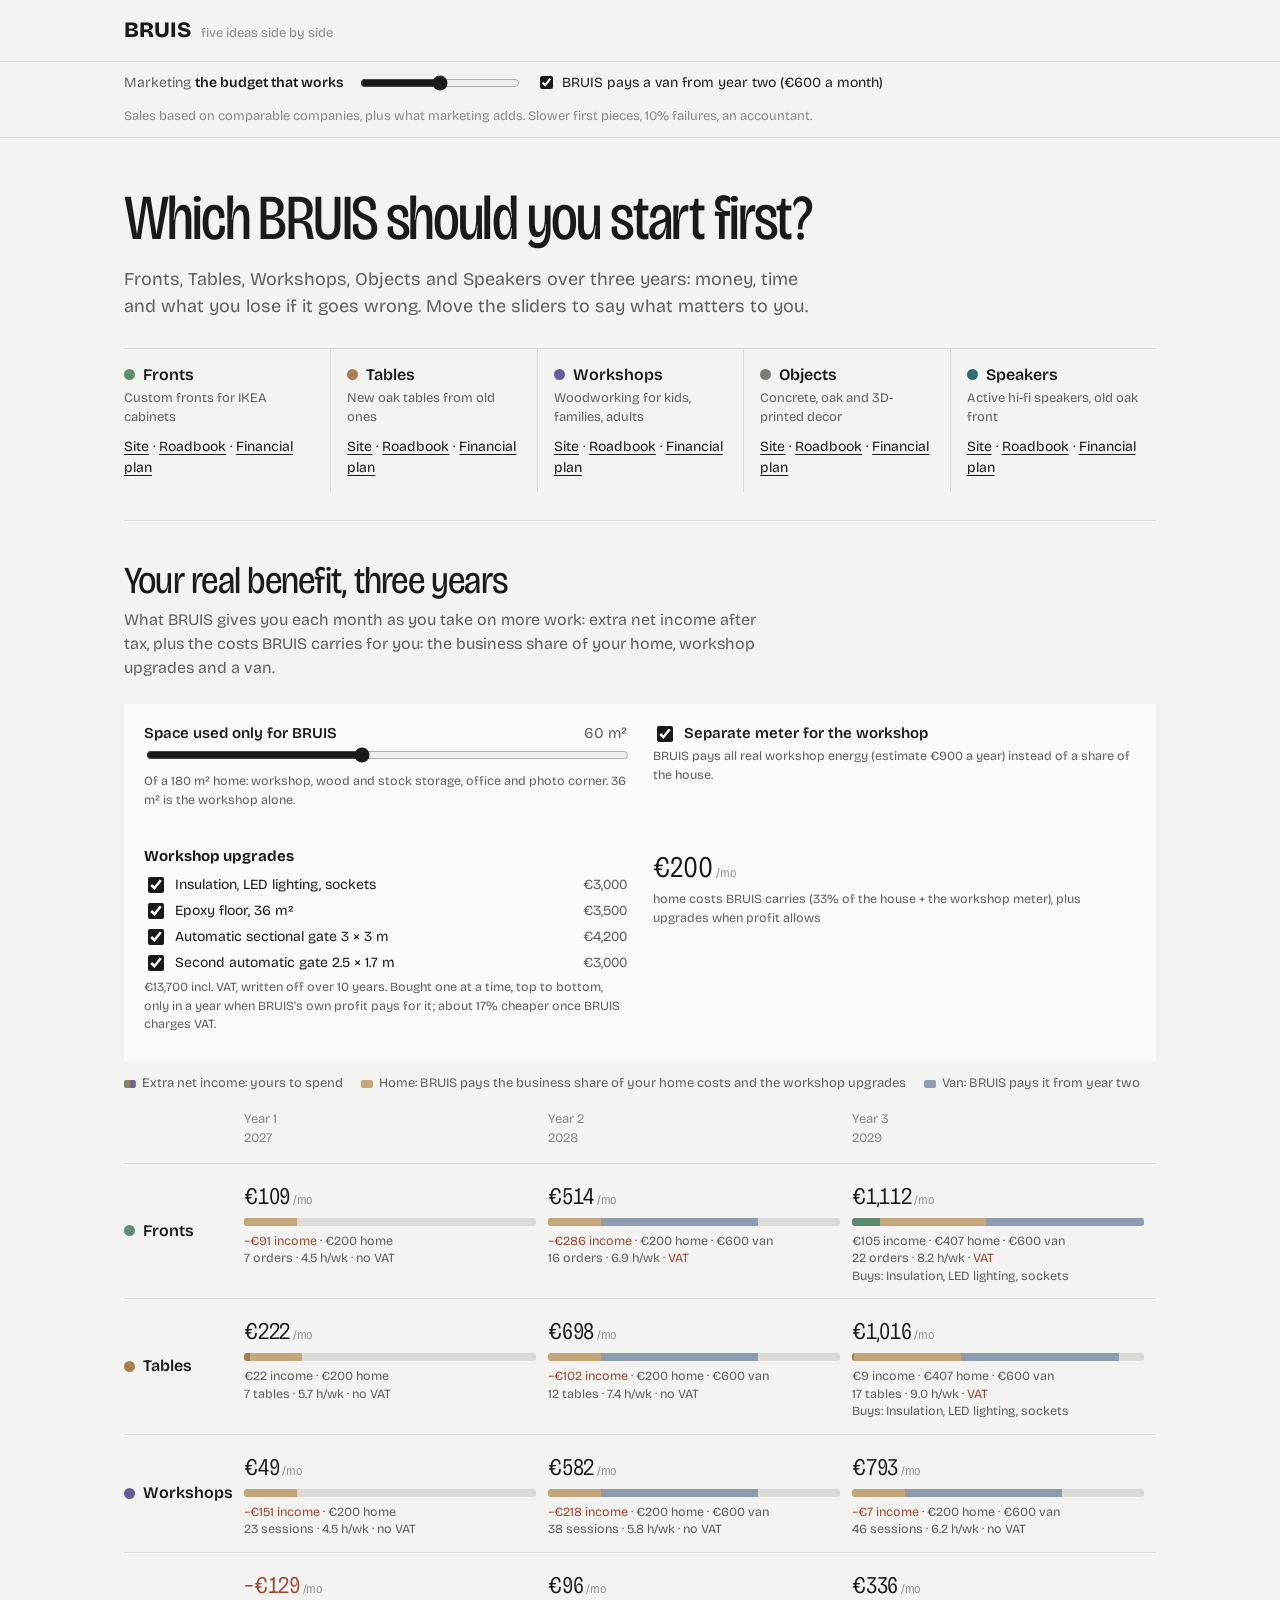
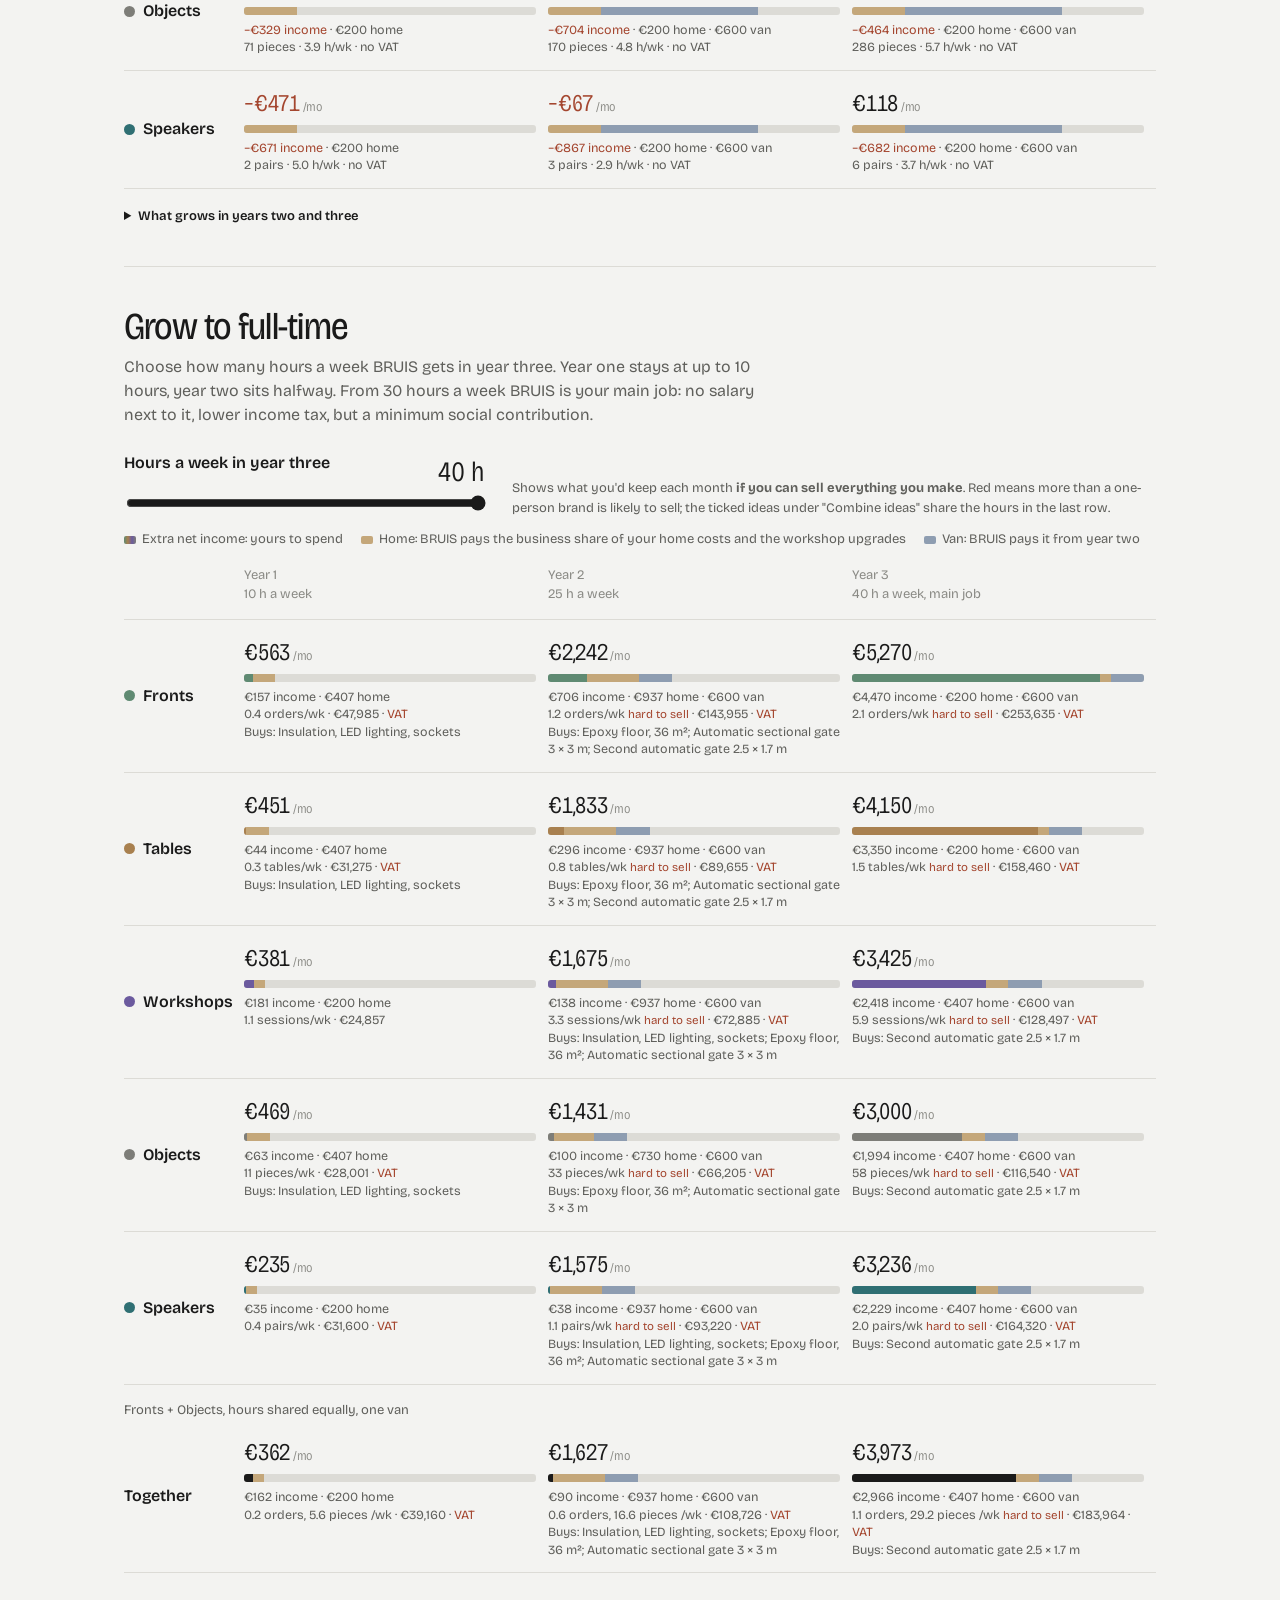
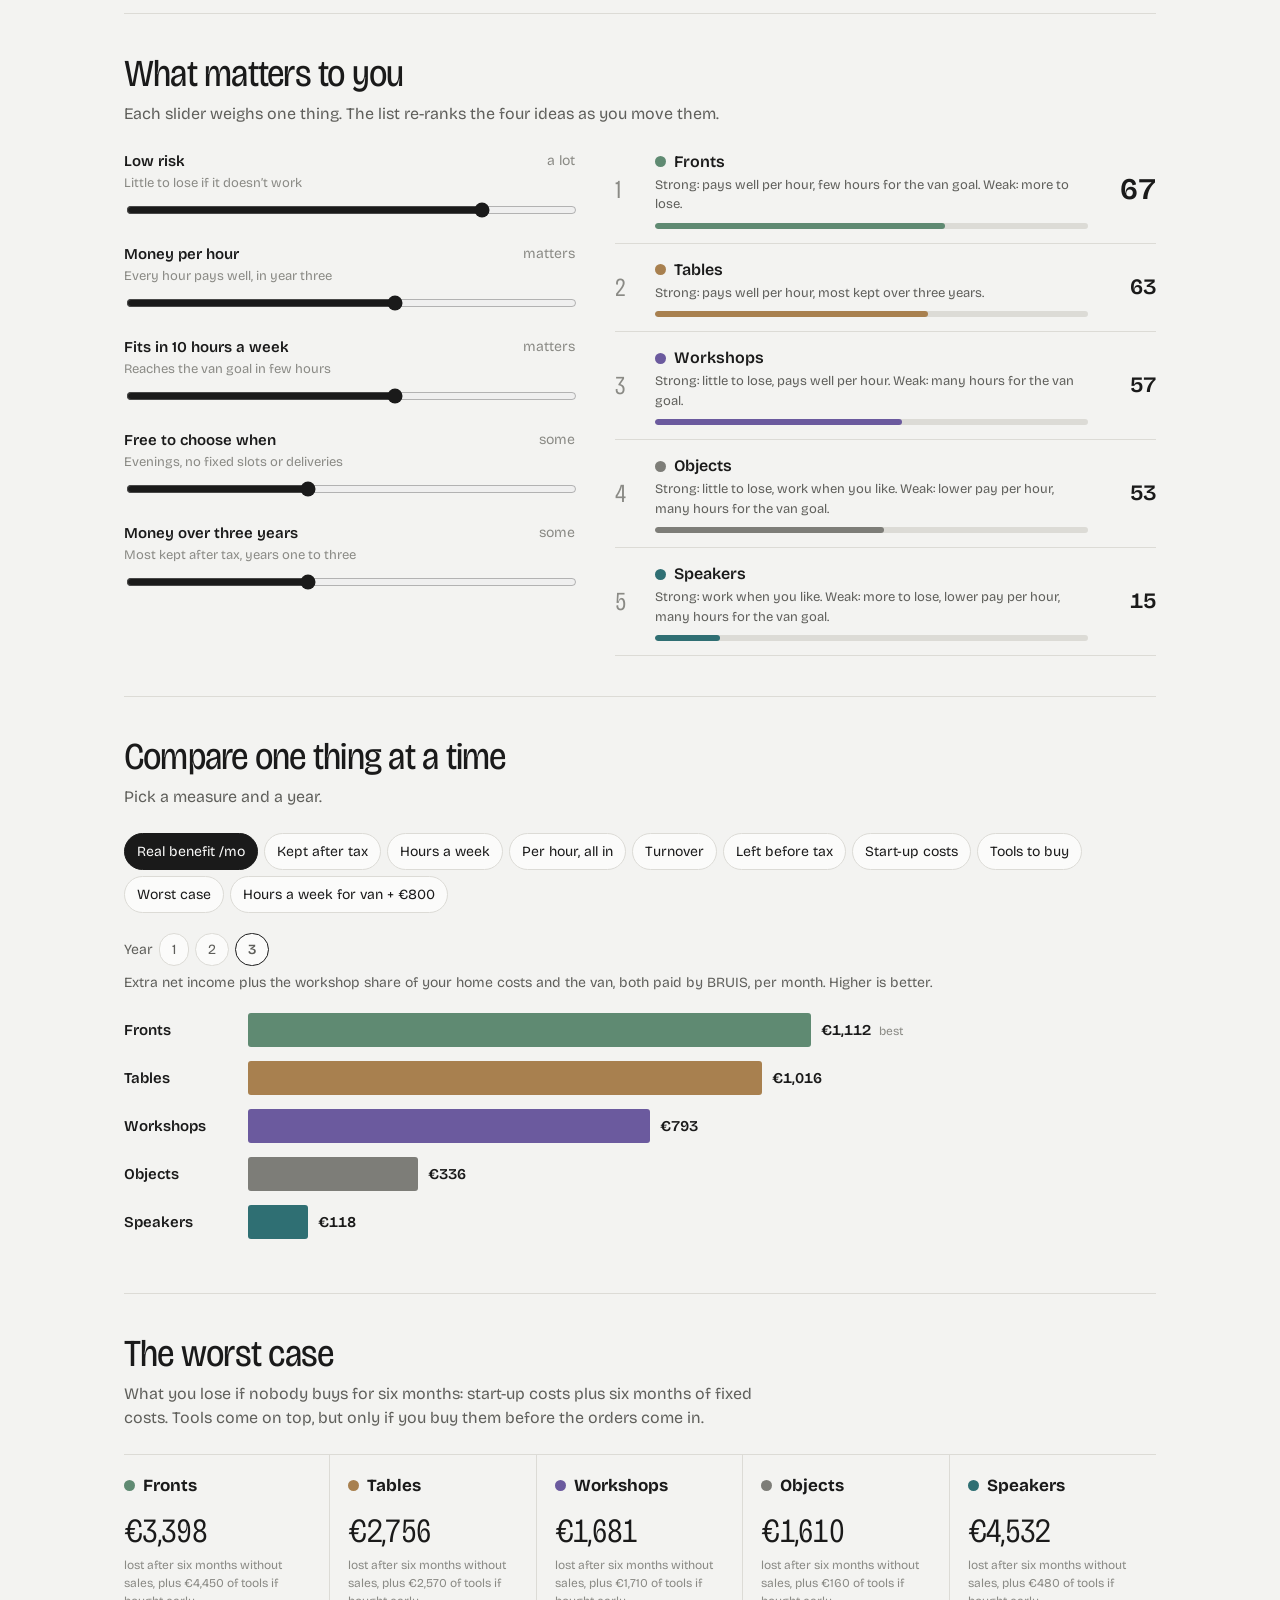
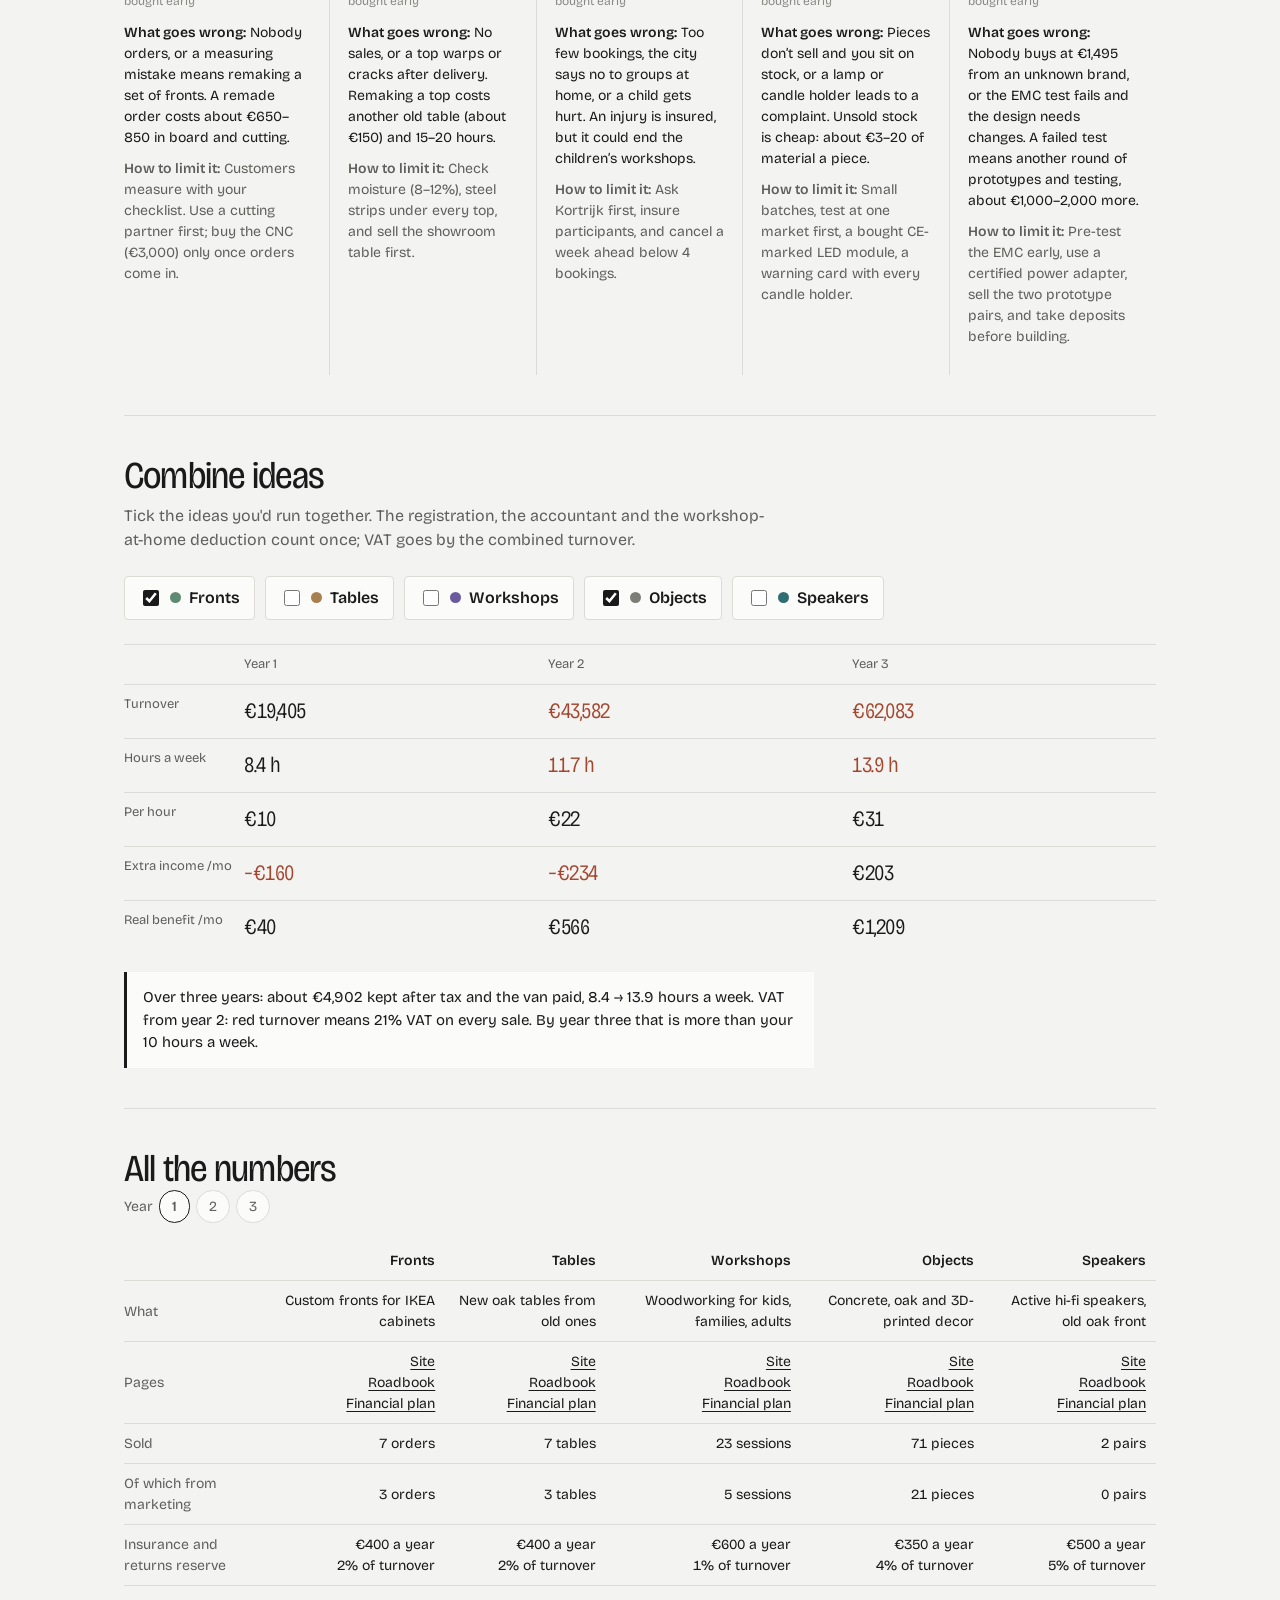
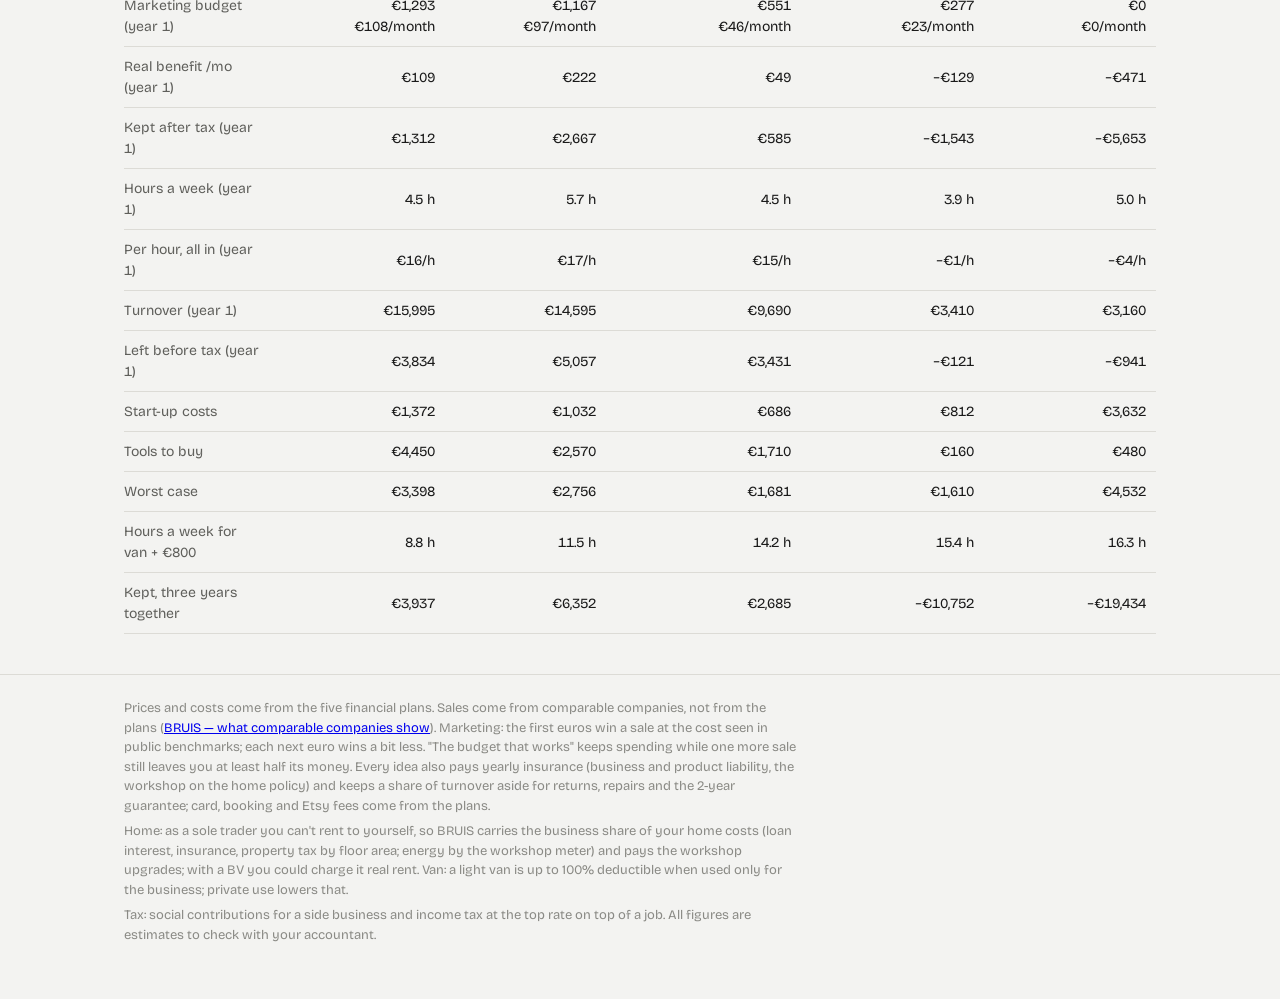
==== compare/index.html @ eb18adea "Insurance per year, returns reserve and lower fixed costs in the comparison Co-Authored-By: Claude O" ====
<!DOCTYPE html>
<html lang="en">
<head>
<meta charset="utf-8">
<meta name="viewport" content="width=device-width, initial-scale=1">
<title>BRUIS — four ideas side by side</title>
<link rel="preconnect" href="https://fonts.googleapis.com">
<link rel="stylesheet" href="https://fonts.googleapis.com/css2?family=Bricolage+Grotesque:opsz,wdth,wght@12..96,75..100,300..800&display=swap">
<style>
:root {
  --bg: #f3f3f1; --raised: #fbfbfa; --ink: #1a1a1a; --ink2: #5f5f5b; --ink3: #8a8a85; --line: #dcdbd6;
  --fronts: #5f8a72; --tables: #a8804f; --workshops: #6b5a9e; --objects: #7d7d78; --speakers: #2f6f73;
  --warn: #a4462f;
  --f: 'Bricolage Grotesque', system-ui, -apple-system, sans-serif;
}
* { box-sizing: border-box; }
body { margin: 0; background: var(--bg); color: var(--ink); font-family: var(--f); font-size: 16px; line-height: 1.5; -webkit-font-smoothing: antialiased; }
button, input { font: inherit; color: inherit; }
.wrap { max-width: 1080px; margin: 0 auto; padding: 0 24px; }
header { border-bottom: 1px solid var(--line); }
header .wrap { display: flex; align-items: baseline; gap: 10px; padding-top: 14px; padding-bottom: 14px; }
header b { font-weight: 800; font-size: 22px; }
header small { color: var(--ink3); font-size: 13px; }
.hero { padding: 48px 0 28px; }
h1 { font-weight: 400; font-size: clamp(36px, 5.4vw, 64px); line-height: 1; letter-spacing: -0.025em; margin: 0 0 16px; font-variation-settings: 'wdth' 85, 'opsz' 96; max-width: 14em; }
.lede { color: var(--ink2); font-size: 18px; max-width: 38em; margin: 0; }
section { border-top: 1px solid var(--line); padding: 40px 0; }
h2 { font-weight: 400; font-size: clamp(26px, 3.2vw, 38px); letter-spacing: -0.02em; line-height: 1.05; margin: 0 0 8px; font-variation-settings: 'wdth' 90, 'opsz' 72; }
.sub { color: var(--ink2); margin: 0 0 24px; max-width: 40em; }
.key { display: flex; gap: 18px; flex-wrap: wrap; font-size: 14px; color: var(--ink2); margin-top: 22px; }
.key span { display: inline-flex; align-items: center; gap: 7px; }
.dot { width: 11px; height: 11px; border-radius: 50%; display: inline-block; flex: none; }

/* priorities */
.prio { display: grid; grid-template-columns: 5fr 6fr; gap: 40px; align-items: start; }
.slider { margin-bottom: 18px; }
.slider label { display: flex; justify-content: space-between; font-weight: 600; font-size: 15px; }
.slider label output { font-weight: 400; color: var(--ink3); font-size: 14px; }
.slider p { margin: 2px 0 6px; font-size: 13px; color: var(--ink3); }
input[type=range] { width: 100%; accent-color: var(--ink); }
.rank { list-style: none; margin: 0; padding: 0; }
.rank li { display: grid; grid-template-columns: 28px 1fr 56px; gap: 12px; align-items: center; padding: 14px 0; border-bottom: 1px solid var(--line); }
.rank li:first-child { padding-top: 0; }
.rank .n { font-size: 26px; font-weight: 300; color: var(--ink3); font-variation-settings: 'wdth' 80; }
.rank .nm { font-weight: 600; display: flex; align-items: center; gap: 8px; }
.rank .why { font-size: 13px; color: var(--ink2); margin-top: 2px; }
.rank .bar { height: 6px; background: var(--line); border-radius: 3px; margin-top: 8px; overflow: hidden; }
.rank .bar i { display: block; height: 100%; border-radius: 3px; transition: width .35s ease; }
.rank .sc { text-align: right; font-size: 22px; font-weight: 600; font-variant-numeric: tabular-nums; }
.rank li:first-child .sc { font-size: 30px; }

/* metric bars */
.seg { display: flex; flex-wrap: wrap; gap: 6px; margin-bottom: 26px; }
.seg button { border: 1px solid var(--line); background: var(--raised); padding: 7px 12px; border-radius: 999px; cursor: pointer; font-size: 14px; }
.seg button[aria-pressed=true] { background: var(--ink); color: var(--raised); border-color: var(--ink); }
.seg button:focus-visible, .ideas label:focus-within, input:focus-visible { outline: 2px solid var(--ink); outline-offset: 2px; }
.metric-note { font-size: 14px; color: var(--ink2); margin: -12px 0 20px; min-height: 1.5em; }
.bars .row { display: grid; grid-template-columns: 110px 1fr; gap: 14px; align-items: center; margin-bottom: 14px; }
.bars .lbl { font-weight: 600; font-size: 15px; }
.bars .track { position: relative; height: 34px; }
.bars .fill { height: 100%; border-radius: 3px; transition: width .4s ease; min-width: 3px; }
.bars .val { position: absolute; top: 50%; transform: translateY(-50%); font-weight: 600; font-variant-numeric: tabular-nums; font-size: 15px; white-space: nowrap; transition: left .4s ease; }
.bars .best { font-weight: 400; color: var(--ink3); font-size: 12px; margin-left: 8px; }
.est { color: var(--ink3); font-weight: 400; font-size: 12px; }

/* worst case */
.worst { display: grid; grid-template-columns: repeat(5, 1fr); gap: 0; border-top: 1px solid var(--line); }
.worst > div { padding: 18px 18px 18px 0; border-right: 1px solid var(--line); }
.worst > div + div { padding-left: 18px; }
.worst > div:last-child { border-right: 0; }
.worst h3 { margin: 0 0 4px; font-size: 17px; display: flex; gap: 8px; align-items: center; }
.worst .loss { font-size: 34px; font-weight: 300; letter-spacing: -0.02em; margin: 6px 0 0; font-variant-numeric: tabular-nums; font-variation-settings: 'wdth' 85; }
.worst .losst { font-size: 12px; color: var(--ink3); margin: 0 0 12px; }
.worst p { font-size: 14px; margin: 0 0 10px; }
.worst .lim { color: var(--ink2); }
.worst b { font-weight: 600; }

/* combine */
.ideas { display: flex; gap: 10px; flex-wrap: wrap; margin-bottom: 24px; }
.ideas label { display: inline-flex; align-items: center; gap: 8px; border: 1px solid var(--line); background: var(--raised); padding: 9px 14px; border-radius: 4px; cursor: pointer; font-weight: 600; }
.ideas input { accent-color: var(--ink); width: 16px; height: 16px; }
.totals { display: grid; grid-template-columns: repeat(3, 1fr); gap: 0; }
.totals div { padding: 16px 16px 16px 0; border-top: 1px solid var(--line); }
.totals .v { font-size: 30px; font-weight: 300; letter-spacing: -0.02em; font-variant-numeric: tabular-nums; font-variation-settings: 'wdth' 85; }
.totals .t { font-size: 13px; color: var(--ink2); }
.totals .over { color: var(--warn); }
.verdict { margin-top: 18px; padding: 14px 16px; background: var(--raised); border-left: 3px solid var(--ink); font-size: 15px; max-width: 46em; }

/* table */
.tbl { overflow-x: auto; }
table { border-collapse: collapse; width: 100%; font-size: 14px; min-width: 640px; }
th, td { text-align: right; padding: 9px 10px; border-bottom: 1px solid var(--line); font-variant-numeric: tabular-nums; }
th:first-child, td:first-child { text-align: left; color: var(--ink2); padding-left: 0; }
thead th { font-weight: 600; color: var(--ink); }
footer { border-top: 1px solid var(--line); padding: 24px 0 48px; color: var(--ink3); font-size: 13px; }
footer p { margin: 0 0 6px; max-width: 52em; }

@media (max-width: 820px) {
  .prio { grid-template-columns: 1fr; gap: 28px; }
  .worst { grid-template-columns: 1fr 1fr; }
  .worst > div:nth-child(even) { border-right: 0; }
  .worst > div:nth-child(odd) { padding-left: 0; }
  .worst > div:nth-child(n+3) { border-top: 1px solid var(--line); }
  .totals { grid-template-columns: 1fr 1fr; }
}
@media (max-width: 520px) {
  .wrap { padding: 0 18px; }
  .worst { grid-template-columns: 1fr; }
  .worst > div { border-right: 0 !important; padding-left: 0 !important; border-top: 1px solid var(--line); }
  .worst > div:first-child { border-top: 0; }
  .bars .row { grid-template-columns: 82px 1fr; gap: 10px; }
}
@media (prefers-reduced-motion: reduce) { * { transition: none !important; } }
/* scenario + years */
.scen { position: sticky; top: 0; z-index: 5; background: var(--bg); border-bottom: 1px solid var(--line); }
.scen .wrap { display: flex; gap: 14px; align-items: center; flex-wrap: wrap; padding-top: 10px; padding-bottom: 10px; font-size: 14px; }
.scen .lab { color: var(--ink2); }
.mkl { color: var(--ink2); } .mkl output { color: var(--ink); font-weight: 600; } #mk { width: 160px; accent-color: var(--ink); }
.tog { display: inline-flex; border: 1px solid var(--ink); border-radius: 999px; overflow: hidden; }
.tog button { border: 0; background: none; padding: 6px 14px; cursor: pointer; font-size: 14px; }
.tog button[aria-pressed=true] { background: var(--ink); color: var(--raised); }
.scen .what { color: var(--ink3); font-size: 13px; flex: 1 1 260px; }
.yrs { display: flex; gap: 6px; margin: -6px 0 18px; align-items: center; font-size: 14px; color: var(--ink2); }
.yrs button { border: 1px solid var(--line); background: var(--raised); padding: 5px 12px; border-radius: 999px; cursor: pointer; font-size: 14px; }
.yrs button[aria-pressed=true] { border-color: var(--ink); font-weight: 600; }
.three { display: grid; grid-template-columns: 120px repeat(3, 1fr); gap: 0; }
.three > div { padding: 14px 12px 14px 0; border-bottom: 1px solid var(--line); }
.three .h { font-size: 13px; color: var(--ink3); padding-top: 0; }
.three .nm { font-weight: 600; display: flex; gap: 8px; align-items: center; }
.three .k { font-size: 24px; font-weight: 300; font-variant-numeric: tabular-nums; letter-spacing: -0.01em; font-variation-settings: 'wdth' 85; }
.three .k.neg { color: var(--warn); }
.three .kb { height: 5px; background: var(--line); border-radius: 3px; margin: 4px 0 6px; overflow: hidden; }
.three .kb i { display: block; height: 100%; border-radius: 3px; }
.three .d { font-size: 12.5px; color: var(--ink2); line-height: 1.4; }
.three .d .w { color: var(--warn); }
.assume { font-size: 13px; color: var(--ink2); margin-top: 18px; max-width: 52em; }
.assume summary { font-weight: 600; color: var(--ink); }
.assume ul { margin: 8px 0 0; padding-left: 18px; }
.totals.y3 { grid-template-columns: 120px repeat(3, 1fr); }
.totals.y3 div { padding: 10px 12px 10px 0; }
.totals.y3 .v { font-size: 22px; }
.totals.y3 .rl { font-size: 13px; color: var(--ink2); }
@media (max-width: 720px) {
  .three { grid-template-columns: repeat(3, minmax(0, 1fr)); }
  .three .h:first-child { display: none; }
  .three .nm { grid-column: 1 / -1; padding-bottom: 0; border-bottom: 0; padding-top: 18px; }
  .three .k { font-size: 18px; }
  .three .d { font-size: 11.5px; }
  .totals.y3 { grid-template-columns: 84px repeat(3, minmax(0, 1fr)); }
  .totals.y3 .rl { font-size: 12px; }
  .totals.y3 .v { font-size: 17px; }
}

.grow-ctl { display: grid; grid-template-columns: minmax(240px, 360px) 1fr; gap: 28px; align-items: end; margin-bottom: 22px; }
.grow-ctl label { display: flex; justify-content: space-between; font-weight: 600; }
.grow-ctl output { font-size: 28px; font-weight: 300; font-variation-settings: 'wdth' 85; }
.grow-ctl p { margin: 0; font-size: 13px; color: var(--ink2); }
.flag { display: inline-block; font-size: 11.5px; color: var(--warn); }
.three .tg { grid-column: 1 / -1; padding: 16px 0 0; border-bottom: 0; font-size: 13px; color: var(--ink2); }
@media (max-width: 720px) { .scen .what { display: none; } .grow-ctl { grid-template-columns: 1fr; gap: 10px; } }

.legend { display: flex; flex-wrap: wrap; gap: 6px 18px; font-size: 13px; color: var(--ink2); margin: -10px 0 16px; }
.legend span { display: inline-flex; align-items: center; gap: 6px; }
.legend i { width: 12px; height: 8px; border-radius: 2px; display: inline-block; }
.kb.stack { display: flex; height: 8px; background: var(--line); }
.kb.stack i { border-radius: 0; }
.pm { font-size: 13px; color: var(--ink3); }
.vant { display: inline-flex; gap: 6px; align-items: center; font-size: 14px; cursor: pointer; }
.vant input { accent-color: var(--ink); }

.keys { display: grid; grid-template-columns: repeat(5, 1fr); gap: 0; margin-top: 28px; border-top: 1px solid var(--line); }
.kc { padding: 14px 16px 14px 0; }
.kc + .kc { padding-left: 16px; border-left: 1px solid var(--line); }
.kn { font-weight: 600; display: flex; gap: 8px; align-items: center; }
.kw { font-size: 13px; color: var(--ink2); margin: 2px 0 8px; }
.kl { font-size: 14px; }
.kl a, td a { color: var(--ink); text-underline-offset: 3px; }
.kl a:hover, td a:hover { color: var(--ink2); }
@media (max-width: 720px) { .keys { grid-template-columns: 1fr 1fr; } .kc:nth-child(odd) { padding-left: 0; border-left: 0; } .kc:nth-child(n+3) { border-top: 1px solid var(--line); } }

.homeset { display: grid; grid-template-columns: 1fr 1fr; gap: 26px; align-items: start; background: var(--raised); padding: 18px 20px; margin-bottom: 22px; border-radius: 2px; }
.homeset label { display: flex; justify-content: space-between; gap: 8px; font-weight: 600; font-size: 15px; }
.homeset .hchk label { justify-content: flex-start; align-items: center; cursor: pointer; }
.homeset input[type=checkbox] { accent-color: var(--ink); width: 16px; height: 16px; flex: none; }
.homeset p { margin: 2px 0 10px; font-size: 12.5px; color: var(--ink2); }
.homeset output { font-weight: 400; color: var(--ink2); }
.hsum .v { font-size: 30px; font-weight: 300; font-variation-settings: 'wdth' 85; }
.hsum .t { font-size: 12.5px; color: var(--ink2); }
@media (max-width: 820px) { .homeset { grid-template-columns: 1fr; gap: 8px; } }

.homeset .hl { display: block; font-size: 15px; margin-bottom: 4px; }
.homeset #upgl label { font-weight: 400; font-size: 14px; padding: 2px 0; }
.homeset .uc { margin-left: auto; color: var(--ink2); font-variant-numeric: tabular-nums; }
.buy { color: var(--oak2); }
</style>
</head>
<body>
<header><div class="wrap"><b>BRUIS</b><small>five ideas side by side</small></div></header>
<div class="scen"><div class="wrap">
  <label class="mkl" for="mk">Marketing <output id="mko">the budget that works</output></label>
  <input type="range" id="mk" min="0" max="2" step="0.25" value="1" aria-describedby="swhat">
  <label class="vant"><input type="checkbox" id="vanon" checked> BRUIS pays a van from year two (€600 a month)</label>
  <span class="what" id="swhat"></span>
</div></div>

<div class="wrap">
  <div class="hero">
    <h1>Which BRUIS should you start first?</h1>
    <p class="lede">Fronts, Tables, Workshops, Objects and Speakers over three years: money, time and what you lose if it goes wrong. Move the sliders to say what matters to you.</p>
    <div class="keys" id="key"></div>
  </div>

  <section>
    <h2>Your real benefit, three years</h2>
    <p class="sub">What BRUIS gives you each month as you take on more work: extra net income after tax, plus the costs BRUIS carries for you: the business share of your home, workshop upgrades and a van.</p>
    <div class="homeset">
      <div><label for="area">Space used only for BRUIS <output id="areao">60 m²</output></label>
      <input type="range" id="area" min="36" max="90" step="2" value="60"><p>Of a 180 m² home: workshop, wood and stock storage, office and photo corner. 36 m² is the workshop alone.</p></div>
      <div class="hchk"><label><input type="checkbox" id="meter" checked> Separate meter for the workshop</label><p>BRUIS pays all real workshop energy (estimate €900 a year) instead of a share of the house.</p>
      </div>
      <div class="hchk"><b class="hl">Workshop upgrades</b>
      <div id="upgl"></div><p id="upgw"></p></div>
      <div class="hsum" id="hsum"></div>
    </div>
    <div id="leg3"></div>
    <div class="three" id="three"></div>
    <details class="assume" id="assume"></details>
  </section>

  <section>
    <h2>Grow to full-time</h2>
    <p class="sub">Choose how many hours a week BRUIS gets in year three. Year one stays at up to 10 hours, year two sits halfway. From 30 hours a week BRUIS is your main job: no salary next to it, lower income tax, but a minimum social contribution.</p>
    <div class="grow-ctl">
      <div><label for="gh">Hours a week in year three <output id="gho">40 h</output></label>
      <input type="range" id="gh" min="10" max="40" step="5" value="40"></div>
      <p>Shows what you'd keep each month <b>if you can sell everything you make</b>. Red means more than a one-person brand is likely to sell; the ticked ideas under "Combine ideas" share the hours in the last row.</p>
    </div>
    <div id="legg"></div>
    <div class="three" id="grow"></div>
  </section>

  <section>
    <h2>What matters to you</h2>
    <p class="sub">Each slider weighs one thing. The list re-ranks the four ideas as you move them.</p>
    <div class="prio">
      <div id="sliders"></div>
      <ol class="rank" id="rank" aria-live="polite"></ol>
    </div>
  </section>

  <section>
    <h2>Compare one thing at a time</h2>
    <p class="sub">Pick a measure and a year.</p>
    <div class="seg" id="seg" role="group" aria-label="Measure"></div>
    <div class="yrs" id="yrs"></div>
    <p class="metric-note" id="mnote"></p>
    <div class="bars" id="bars"></div>
  </section>

  <section>
    <h2>The worst case</h2>
    <p class="sub">What you lose if nobody buys for six months: start-up costs plus six months of fixed costs. Tools come on top, but only if you buy them before the orders come in.</p>
    <div class="worst" id="worst"></div>
  </section>

  <section>
    <h2>Combine ideas</h2>
    <p class="sub">Tick the ideas you'd run together. The registration, the accountant and the workshop-at-home deduction count once; VAT goes by the combined turnover.</p>
    <div class="ideas" id="combo"></div>
    <div class="totals y3" id="totals"></div>
    <div class="verdict" id="cverdict"></div>
  </section>

  <section>
    <h2>All the numbers</h2>
    <div class="yrs" id="tyrs"></div>
    <div class="tbl"><table id="tbl"></table></div>
  </section>
</div>

<footer><div class="wrap">
  <p>Prices and costs come from the five financial plans. Sales come from comparable companies, not from the plans (<a href="https://claude.ai/artifact/12Lj4QgKXyPhPsmdEkGcki" target="_blank" rel="noopener">BRUIS — what comparable companies show</a>). Marketing: the first euros win a sale at the cost seen in public benchmarks; each next euro wins a bit less. "The budget that works" keeps spending while one more sale still leaves you at least half its money. Every idea also pays yearly insurance (business and product liability, the workshop on the home policy) and keeps a share of turnover aside for returns, repairs and the 2-year guarantee; card, booking and Etsy fees come from the plans.</p>
  <p>Home: as a sole trader you can't rent to yourself, so BRUIS carries the business share of your home costs (loan interest, insurance, property tax by floor area; energy by the workshop meter) and pays the workshop upgrades; with a BV you could charge it real rent. Van: a light van is up to 100% deductible when used only for the business; private use lowers that.</p>
  <p>Tax: social contributions for a side business and income tax at the top rate on top of a job. All figures are estimates to check with your accountant.</p>
</div></footer>
<script>
/* ---------- the model ---------- */
const THR = [26000, 27000, 28000];          // VAT limit per year (2027, 2028, 2029)
let AREA = 60, METER = true;
const UPGS = [
  { k: 'ins', name: 'Insulation, LED lighting, sockets', cost: 3000, on: true },
  { k: 'epoxy', name: 'Epoxy floor, 36 m²', cost: 3500, on: true },
  { k: 'gate', name: 'Automatic sectional gate 3 × 3 m', cost: 4200, on: true },
  { k: 'gate2', name: 'Second automatic gate 2.5 × 1.7 m', cost: 3000, on: true }
];
const upgTotal = () => UPGS.reduce((a, u) => a + (u.on ? u.cost : 0), 0);
const UPG = true;     // home settings, once for all of BRUIS
const HOME_M2 = 180, HOME_COSTS = 4500, HOME_ENERGY = 2400, WS_ENERGY = 900;
const wsDed = () => AREA / HOME_M2 * HOME_COSTS + (METER ? WS_ENERGY : AREA / HOME_M2 * HOME_ENERGY);
/* buy upgrades one at a time, in list order, only in a year when BRUIS's own profit pays for it:
   your extra income must stay at €0 or more after the purchase */
const NOU = { cash: 0, wo: 0, inv: 0, items: [] };
function schedule(calc) {
  const pending = UPGS.filter(u => u.on), out = [];
  let owned = 0;
  for (let y = 1; y <= 3; y++) {
    let u = { cash: 0, wo: owned / 10, inv: 0, items: [] };
    let r = calc(y, u);
    while (pending.length) {
      const c = pending[0].cost / (r.isVat ? 1.21 : 1);
      const tryU = { cash: u.cash + c, wo: u.wo + c / 10, inv: u.inv + c * 0.1, items: [...u.items, pending[0].name] };
      const t = calc(y, tryU);
      if (t.kept - wsDed() < 0) break;
      u = tryU; r = t; owned += c; pending.shift();
    }
    out.push(r);
  }
  return out;
}
const ACC = 600;                            // accountant per year, realistic only
const KEEP = (1 - 0.205 * 1.042) * (1 - 0.535);

const IDEAS = [
  { id: 'fronts', name: 'Fronts', what: 'Custom fronts for IKEA cabinets', unit: 'orders',
    turnUnit: 2285, left: 1361, vatK: 0.822, hUnit: 15, adminMo: 8, fixedMo: 260, extraFix: 0, extraH: 0,
    startup: 1372, tools: 4450, toolSave: 120, wYears: 5, small: 1150,
    org: [4, 8, 12], cap: [6, 12, 16], cac: 250, toolYear: { real: 2 }, flex: 0.75,
    grow: 'Year 2: buy the CNC and do your own cutting (saves €120 an order). Year 3: about 20 orders, one every two to three weeks.',
    worst: 'Nobody orders, or a measuring mistake means remaking a set of fronts.',
    extra: 'A remade order costs about €650–850 in board and cutting.',
    limit: 'Customers measure with your checklist. Use a cutting partner first; buy the CNC (€3,000) only once orders come in.' },
  { id: 'tables', name: 'Tables', what: 'New oak tables from old ones', unit: 'tables',
    turnUnit: 2085, left: 1455, vatK: 0.823, hUnit: 22, adminMo: 8, fixedMo: 220, extraFix: 0, extraH: 0,
    startup: 1032, tools: 2570, toolSave: 120, wYears: 5, small: 1050,
    org: [4, 7, 10], cap: [5, 8, 10], cac: 250, toolYear: { real: 2 }, flex: 0.6,
    grow: 'Year 2: a second-hand planer (saves €120 a table) and a stock of old tables. Year 3: about 16 tables, with a helper for deliveries.',
    worst: 'No sales, or a top warps or cracks after delivery.',
    extra: 'Remaking a top costs another old table (about €150) and 15–20 hours.',
    limit: 'Check moisture (8–12%), steel strips under every top, and sell the showroom table first.' },
  { id: 'workshops', name: 'Workshops', what: 'Woodworking for kids, families, adults', unit: 'sessions',
    turnUnit: 421.3, left: 295.1, vatK: 0.79, hUnit: 5.46, adminMo: 6, fixedMo: 180, extraFix: 0, extraH: 0,
    startup: 686, tools: 1710, toolSave: 0, wYears: 3, small: 450,
    org: [18, 28, 34], cap: [15, 25, 30], cac: 85, toolYear: { real: 1 }, flex: 0.2,
    grow: 'Year 2: a full year of sessions plus school holidays. Year 3: about 64 sessions, more adult days and team days.',
    worst: 'Too few bookings, the city says no to groups at home, or a child gets hurt.',
    extra: 'An injury is insured, but it could end the children’s workshops.',
    limit: 'Ask Kortrijk first, insure participants, and cancel a week ahead below 4 bookings.' },
  { id: 'objects', name: 'Objects', what: 'Concrete, oak and 3D-printed decor', unit: 'pieces',
    turnUnit: 48.03, left: 35.51, vatK: 0.807, hUnit: 0.48, adminMo: 10, fixedMo: 110, extraFix: 320, extraH: 40,
    startup: 812, tools: 160, toolSave: 0, wYears: 3, small: 450, shopShare: [0, 0.35, 0.35],
    org: [50, 120, 200], cap: [100, 200, 300], cac: 12, toolYear: { real: 1 }, flex: 1,
    grow: 'Years 2 and 3: about a third sold through shops at a wholesale price (60% of the shop price), so more pieces but less per piece.',
    worst: 'Pieces don’t sell and you sit on stock, or a lamp or candle holder leads to a complaint.',
    extra: 'Unsold stock is cheap: about €3–20 of material a piece.',
    limit: 'Small batches, test at one market first, a bought CE-marked LED module, a warning card with every candle holder.' },
  { id: 'speakers', name: 'Speakers', what: 'Active hi-fi speakers, old oak front', unit: 'pairs',
    turnUnit: 1580, left: 834, vatK: 0.821, hUnit: 16, adminMo: 8, fixedMo: 180, extraFix: 0, extraH: 0, devH: 120,
    startup: 3632, tools: 480, toolSave: 0, wYears: 5, small: 600,
    org: [2, 3, 5], cap: [3, 6, 8], cac: 350, toolYear: { real: 1 }, flex: 0.8,
    grow: 'Year 1: four months of design, prototypes and an EMC test, first pairs from May. Years 2 and 3: word of mouth and listening sessions, a pair every three to four weeks.',
    worst: 'Nobody buys at €1,495 from an unknown brand, or the EMC test fails and the design needs changes.',
    extra: 'A failed test means another round of prototypes and testing, about €1,000–2,000 more.',
    limit: 'Pre-test the EMC early, use a certified power adapter, sell the two prototype pairs, and take deposits before building.' }
];

/* added costs: insurance per year (business and product liability, workshop on the home policy),
   a reserve for returns, repairs and the 2-year guarantee (share of turnover),
   and fixed costs without the ads and insurance that are now on their own lines */
const ADDED = {
  fronts: { ins: 400, res: 0.02, fixedMo: 180 }, tables: { ins: 400, res: 0.02, fixedMo: 140 },
  workshops: { ins: 600, res: 0.01, fixedMo: 70 }, objects: { ins: 350, res: 0.04, fixedMo: 60 },
  speakers: { ins: 500, res: 0.05, fixedMo: 100 } };
IDEAS.forEach(i => { const a = ADDED[i.id]; i.ins = a.ins; i.res = a.res; i.fixedMo = a.fixedMo; i.extraFix += a.ins; i.left -= i.turnUnit * a.res; });
const LINKS = {fronts: { site: 'https://claude.ai/artifact/Tc6UC5ZcFp6XLm8RLnDVMx', road: 'https://claude.ai/artifact/XxtHQCPJ8nLRT35rMg5ast', plan: 'https://claude.ai/artifact/8qeEBFpPbccb2s1rvuYJTw' }, tables: { site: 'https://claude.ai/artifact/T2oqdE58pfwEdyjtS8i3K1', road: 'https://claude.ai/artifact/9N8ZcwptFzEesuWFNni7Eo', plan: 'https://claude.ai/artifact/Dr1k7qUhT6e2rRFs4wDV8T' }, workshops: { site: 'https://claude.ai/artifact/8D48bM9VkNdHRa1CaTxndv', road: 'https://claude.ai/artifact/W1zvtcXTRKGFNJur8pT6zm', plan: 'https://claude.ai/artifact/9fcFeTgGchC5VfwiJB7m6v' }, objects: { site: 'https://claude.ai/artifact/YEuEXJzCFmmT4pMdZGJPcY', road: 'https://claude.ai/artifact/3Tc3YpTKqzmNacSNdb5yt6', plan: 'https://claude.ai/artifact/BGtVRwHDMFwTrwTA1DbCFG' }, speakers: { site: 'https://claude.ai/artifact/PuTq1iLUbk59E7j9Jyyx9y', road: 'https://claude.ai/artifact/BQUV687GrnAYQMJcuoUjt7', plan: 'https://claude.ai/artifact/VMC5fg3FKyaEMdjvK64gwz' }};
let S = 'real', VANON = true, MK = 1;
/* marketing: the first euros win a sale for "cac"; each next euro wins a bit less, up to "cap" extra sales a year.
   The budget that works stops where one more sale costs half of the money it leaves you. */
function mk(i, y) {
  const own = i.toolYear.real <= y;
  const m = (i.left + (own ? i.toolSave : 0)) * failK(y), cap = i.cap[y - 1];
  const best = m > 2 * i.cac ? i.cac * cap * Math.log(m / (2 * i.cac)) : 0;
  const B = MK * best;
  return { best, B, n: Math.round(cap * (1 - Math.exp(-B / (i.cac * cap)))) };
}
const unitsOf = (i, y) => i.org[y - 1] + mk(i, y).n;
const VAN = 7200, RENTC = '#c4a77a', VANC = '#8e9db1';
const vanCost = y => VANON && y >= 2 ? VAN : 0;
const benefit = (kept, y, uc) => { const van = vanCost(y), d = wsDed(); return { free: kept - d, rent: d + uc, van, total: kept + uc + van }; };
const COL = id => `var(--${id})`;
const eur = n => (n < 0 ? '−€' : '€') + Math.abs(Math.round(n)).toLocaleString('en-US');
const learnK = y => S === 'real' ? [1.3, 1.1, 1][y - 1] : 1;
const failK = y => S === 'real' ? [0.9, 0.95, 1][y - 1] : 1;

function tax(taxable) {
  taxable = Math.max(0, taxable);
  const social = taxable < 1922.16 ? 0 : taxable * 0.205 * 1.042;
  return { social, income: Math.max(0, (taxable - social) * 0.535) };
}

/* the operating side of one idea in one year; vat = forced flag or null to decide alone */
function ops(i, y, vat) {
  const units = unitsOf(i, y), mkt = mk(i, y).B;
  const share = i.shopShare ? i.shopShare[y - 1] : 0;
  const turnover = units * i.turnUnit * (1 - share * 0.4);
  const isVat = vat === null ? turnover > THR[y - 1] : vat;
  const own = i.toolYear.real <= y;
  const per = (i.left + (own ? i.toolSave : 0)) * (isVat ? i.vatK : 1) * failK(y);
  const perShop = per - i.turnUnit * 0.4 * (isVat ? 1 / 1.21 : 1);   // wholesale: 40% less money in
  const variable = units * ((1 - share) * per + share * perShop);
  const fixed = i.fixedMo * 12 + i.extraFix + mkt;
  const hours = units * i.hUnit * learnK(y) + i.adminMo * 12 + i.extraH + (y === 1 ? (i.devH || 0) : 0);
  const tb = i.toolYear.real === y ? i.tools : 0;
  const ty = i.toolYear.real;
  const writeoff = y >= ty && y < ty + i.wYears ? i.tools / i.wYears : 0;
  return { units, turnover, isVat, variable, fixed, mkt, profit: variable - fixed, hours,
    startup: y === 1 ? i.startup : 0, toolsBought: tb, writeoff, inv: tb * 0.1, small: i.small };
}

/* one or more ideas run together in year y */
function runCore(list, y, u) {
  const solo = list.length === 1;
  let vat = null;
  if (!solo) vat = list.reduce((a, i) => a + ops(i, y, false).turnover, 0) > THR[y - 1];
  const o = list.map(i => ops(i, y, solo ? null : vat));
  const sum = k => o.reduce((a, x) => a + x[k], 0);
  const acc = S === 'real' ? ACC : 0;
  const profit = sum('profit') - acc - vanCost(y);
  const startup = sum('startup') - (y === 1 ? (list.length - 1) * 111.5 : 0);
  const taxable = profit - startup - wsDed() - u.wo - u.inv - sum('writeoff') - sum('inv') - sum('small');
  const t = tax(taxable);
  const kept = profit - startup - u.cash - sum('toolsBought') - sum('small') - t.social - t.income;
  const hours = sum('hours');
  return { turnover: sum('turnover'), isVat: o.some(x => x.isVat), profit, hours, wk: hours / 52,
    perHour: hours ? (profit + vanCost(y)) / hours : 0, kept, ben: benefit(kept, y, u.cash), upg: u, startup, tools: sum('toolsBought'), units: o.map(x => x.units) };
}
const run = (list, y) => schedule((yy, u) => runCore(list, yy, u))[y - 1];
const one = (i, y) => run([i], y);
const worstLoss = i => i.startup + 6 * i.fixedMo + ACC / 2 + mk(i, 1).B / 2;

/* hours a week to pay a van (€600) and €800 a month take-home, VAT-registered, tools owned, year-3 conditions */
function vanHours(i) {
  const dedMo = (wsDed() + upgTotal() / 10 + i.tools / i.wYears) / 12;
  const need = (800 - (1 - KEEP) * dedMo) / KEEP + 600 + i.fixedMo + i.extraFix / 12 + (S === 'real' ? ACC / 12 : 0);
  const share = i.shopShare ? i.shopShare[2] : 0;
  const per = (i.left + i.toolSave) * i.vatK;
  const perAvg = (1 - share) * per + share * (per - i.turnUnit * 0.4 / 1.21);
  const unitsMo = need / perAvg;
  return (unitsMo * i.hUnit + i.adminMo + i.extraH / 12) * 12 / 52;
}

/* ---------- scenario switch ---------- */
function scen() {
  document.getElementById('mko').textContent = MK === 0 ? 'none' : MK === 1 ? 'the budget that works' : `${Math.round(MK * 100)}% of the budget that works`;
  document.getElementById('swhat').textContent = 'Sales based on comparable companies, plus what marketing adds. Slower first pieces, 10% failures, an accountant.';
}
document.getElementById('mk').addEventListener('input', e => { MK = +e.target.value; all(); });

const lk = (i, sep = ' · ') => [['site', 'Site'], ['road', 'Roadbook'], ['plan', 'Financial plan']].map(([k, t]) => `<a href="${LINKS[i.id][k]}" target="_blank" rel="noopener">${t}</a>`).join(sep);
function key() {
  document.getElementById('key').innerHTML = IDEAS.map(i => `<div class="kc"><div class="kn"><i class="dot" style="background:${COL(i.id)}"></i>${i.name}</div><div class="kw">${i.what}</div><div class="kl">${lk(i)}</div></div>`).join('');
}

/* one cell: real benefit per month, split into income, rent and van */
function benCell(b, col, mx, sub, u) {
  const m = v => v / 12, seg = (v, c) => v > 0 ? `<i style="width:${v / mx * 100}%;background:${c}"></i>` : '';
  return `<div><div class="k ${b.total < 0 ? 'neg' : ''}">${eur(m(b.total))}<span class="pm"> /mo</span></div>
    <div class="kb stack">${seg(b.free, col)}${seg(b.rent, RENTC)}${seg(b.van, VANC)}</div>
    <div class="d"><span class="${b.free < 0 ? 'w' : ''}">${eur(m(b.free))} income</span> · ${eur(m(b.rent))} home${b.van ? ` · ${eur(m(b.van))} van` : ''}<br>${sub}${u && u.items.length ? `<br><span class="buy">Buys: ${u.items.join('; ')}</span>` : ''}</div></div>`;
}
const legend = () => `<div class="legend"><span><i style="background:linear-gradient(90deg,var(--fronts),var(--tables),var(--workshops),var(--objects))"></i>Extra net income: yours to spend</span><span><i style="background:${RENTC}"></i>Home: BRUIS pays the business share of your home costs${upgTotal() ? ' and the workshop upgrades' : ''}</span>${VANON ? `<span><i style="background:${VANC}"></i>Van: BRUIS pays it from year two</span>` : ''}</div>`;

/* ---------- three years ---------- */
function three() {
  const rows = IDEAS.map(i => [1, 2, 3].map(y => one(i, y)));
  const mx = Math.max(...rows.flat().map(r => Math.max(0, r.ben.free) + r.ben.rent + r.ben.van), 1);
  let h = `<div class="h"></div>${[1, 2, 3].map(y => `<div class="h">Year ${y}<br>${2026 + y}</div>`).join('')}`;
  IDEAS.forEach((i, n) => {
    h += `<div class="nm"><i class="dot" style="background:${COL(i.id)}"></i>${i.name}</div>`;
    rows[n].forEach(r => {
      h += benCell(r.ben, COL(i.id), mx, `${r.units[0]} ${i.unit} · ${r.wk.toFixed(1)} h/wk${r.wk > 10 ? ' <span class="w">over 10</span>' : ''} · ${r.isVat ? '<span class="w">VAT</span>' : 'no VAT'}`, r.upg);
    });
  });
  document.getElementById('leg3').innerHTML = legend();
  document.getElementById('three').innerHTML = h;
  document.getElementById('assume').innerHTML = `<summary>What grows in years two and three</summary><ul>${IDEAS.map(i => `<li><b>${i.name}:</b> ${[1, 2, 3].map(y => unitsOf(i, y)).join(' → ')} ${i.unit} (${i.org.join(' → ')} without paid marketing). ${i.grow}</li>`).join('')}
    <li>First pieces take 30% longer in year one and 10% longer in year two; 10% of the work fails or is redone in year one, 5% in year two.</li>
    <li>Over the VAT limit (€26,000 in 2027, rising €1,000 a year), prices stay the same and 21% goes to the state, so less is left per sale.</li></ul>`;
}

/* ---------- priorities ---------- */
const norm = (v, arr, low) => { const mn = Math.min(...arr), mx = Math.max(...arr); const t = mx === mn ? 1 : (v - mn) / (mx - mn); return low ? 1 - t : t; };
const PRIOS = [
  { k: 'risk', label: 'Low risk', hint: 'Little to lose if it doesn’t work', v: 4, s: i => norm(worstLoss(i) + i.tools * 0.4, IDEAS.map(x => worstLoss(x) + x.tools * 0.4), true) },
  { k: 'money', label: 'Money per hour', hint: 'Every hour pays well, in year three', v: 3, s: i => norm(one(i, 3).perHour, IDEAS.map(x => one(x, 3).perHour)) },
  { k: 'time', label: 'Fits in 10 hours a week', hint: 'Reaches the van goal in few hours', v: 3, s: i => norm(vanHours(i), IDEAS.map(vanHours), true) },
  { k: 'flex', label: 'Free to choose when', hint: 'Evenings, no fixed slots or deliveries', v: 2, s: i => i.flex },
  { k: 'cash', label: 'Money over three years', hint: 'Most kept after tax, years one to three', v: 2, s: i => norm(tot3(i), IDEAS.map(tot3)) }
];
const tot3 = i => [1, 2, 3].reduce((a, y) => a + one(i, y).kept, 0);
const REASON = { risk: ['little to lose', 'more to lose'], money: ['pays well per hour', 'lower pay per hour'],
  time: ['few hours for the van goal', 'many hours for the van goal'], flex: ['work when you like', 'fixed times'],
  cash: ['most kept over three years', 'little kept over three years'] };
const word = v => ['ignore', 'a little', 'some', 'matters', 'a lot', 'most'][v];
function sliders() {
  document.getElementById('sliders').innerHTML = PRIOS.map(p => `
    <div class="slider"><label for="p-${p.k}">${p.label}<output id="o-${p.k}">${word(p.v)}</output></label><p>${p.hint}</p>
    <input type="range" id="p-${p.k}" min="0" max="5" step="1" value="${p.v}"></div>`).join('');
  PRIOS.forEach(p => document.getElementById('p-' + p.k).addEventListener('input', e => { p.v = +e.target.value; document.getElementById('o-' + p.k).textContent = word(p.v); rank(); }));
}
function rank() {
  const tw = PRIOS.reduce((a, p) => a + p.v, 0) || 1;
  const rows = IDEAS.map(i => {
    const parts = PRIOS.map(p => ({ k: p.k, w: p.v, s: p.s(i) }));
    const score = parts.reduce((a, x) => a + x.w * x.s, 0) / tw;
    const strong = parts.filter(x => x.w > 0).sort((a, b) => b.w * b.s - a.w * a.s).slice(0, 2).filter(x => x.s > 0.5).map(x => REASON[x.k][0]);
    const weak = parts.filter(x => x.w >= 3 && x.s < 0.35).map(x => REASON[x.k][1]);
    return { i, score, strong, weak };
  }).sort((a, b) => b.score - a.score);
  document.getElementById('rank').innerHTML = rows.map((r, n) => `<li><span class="n">${n + 1}</span><div>
    <div class="nm"><i class="dot" style="background:${COL(r.i.id)}"></i>${r.i.name}</div>
    <div class="why">${r.strong.length ? 'Strong: ' + r.strong.join(', ') : 'No clear strength for what you picked'}${r.weak.length ? '. Weak: ' + r.weak.join(', ') : ''}.</div>
    <div class="bar"><i style="width:${Math.round(r.score * 100)}%;background:${COL(r.i.id)}"></i></div></div>
    <span class="sc">${Math.round(r.score * 100)}</span></li>`).join('');
}

/* ---------- one measure ---------- */
const METRICS = [
  { k: 'ben', label: 'Real benefit /mo', y: true, get: (i, y) => one(i, y).ben.total / 12, fmt: eur, note: 'Extra net income plus the workshop share of your home costs and the van, both paid by BRUIS, per month.' },
  { k: 'kept', label: 'Kept after tax', y: true, get: (i, y) => one(i, y).kept, fmt: eur, note: 'After start-up costs, tools bought that year, contributions and income tax.' },
  { k: 'wk', label: 'Hours a week', y: true, get: (i, y) => one(i, y).wk, fmt: n => n.toFixed(1) + ' h', low: true, note: 'All hours over the year divided by 52. Your budget is 10.' },
  { k: 'ph', label: 'Per hour, all in', y: true, get: (i, y) => one(i, y).perHour, fmt: n => eur(n) + '/h', note: 'Left before tax divided by every hour, selling and admin included.' },
  { k: 'turnover', label: 'Turnover', y: true, get: (i, y) => one(i, y).turnover, fmt: eur, note: 'Before costs. Over the VAT limit means charging 21% VAT.' },
  { k: 'profit', label: 'Left before tax', y: true, get: (i, y) => one(i, y).profit, fmt: eur, note: 'Turnover minus materials and fixed costs, before start-up costs, tools and tax.' },
  { k: 'startup', label: 'Start-up costs', get: i => i.startup, fmt: eur, low: true, note: 'Money out before the first sale, tools not included.' },
  { k: 'tools', label: 'Tools to buy', get: i => i.tools, fmt: eur, low: true, note: 'Investments you can delay until orders come in. They keep some resale value.' },
  { k: 'worst', label: 'Worst case', get: worstLoss, fmt: eur, low: true, note: 'Start-up costs plus six months of fixed costs with no sales at all.' },
  { k: 'van', label: 'Hours a week for van + €800', get: i => vanHours(i), fmt: n => n.toFixed(1) + ' h', low: true, note: 'Weekly hours to pay a van and €800 a month to yourself from this idea alone, once VAT-registered with tools owned.' }
];
let cur = 'ben', curY = 3;
function seg() {
  const el = document.getElementById('seg');
  el.innerHTML = METRICS.map(m => `<button type="button" data-k="${m.k}" aria-pressed="${m.k === cur}">${m.label}</button>`).join('');
  el.querySelectorAll('button').forEach(b => b.addEventListener('click', () => { cur = b.dataset.k; seg(); bars(); }));
}
function yrs(id, get, set) {
  const el = document.getElementById(id);
  el.innerHTML = 'Year ' + [1, 2, 3].map(y => `<button type="button" data-y="${y}" aria-pressed="${get() === y}">${y}</button>`).join('');
  el.querySelectorAll('button').forEach(b => b.addEventListener('click', () => { set(+b.dataset.y); }));
}
function bars() {
  const m = METRICS.find(x => x.k === cur);
  const yEl = document.getElementById('yrs');
  if (m.y) { yEl.style.display = ''; yrs('yrs', () => curY, y => { curY = y; bars(); }); } else yEl.style.display = 'none';
  const vals = IDEAS.map(i => m.get(i, curY)), mx = Math.max(...vals.map(Math.abs), 1);
  const bestV = m.low ? Math.min(...vals) : Math.max(...vals);
  document.getElementById('mnote').textContent = m.note + (m.low ? ' Lower is better.' : ' Higher is better.');
  document.getElementById('bars').innerHTML = IDEAS.map((i, n) => {
    const v = vals[n], w = Math.max(0.5, Math.max(0, v) / mx * 62);
    return `<div class="row"><div class="lbl">${i.name}</div><div class="track"><div class="fill" style="width:${w}%;background:${COL(i.id)}"></div>
      <span class="val" style="left:calc(${w}% + 10px)${v < 0 ? ';color:var(--warn)' : ''}">${m.fmt(v)}${v === bestV ? '<span class="best">best</span>' : ''}</span></div></div>`;
  }).join('');
}

/* ---------- worst case ---------- */
function worst() {
  document.getElementById('worst').innerHTML = IDEAS.map(i => `<div>
    <h3><i class="dot" style="background:${COL(i.id)}"></i>${i.name}</h3>
    <p class="loss">${eur(worstLoss(i))}</p>
    <p class="losst">lost after six months without sales${i.tools ? `, plus ${eur(i.tools)} of tools if bought early` : ''}</p>
    <p><b>What goes wrong:</b> ${i.worst} ${i.extra}</p>
    <p class="lim"><b>How to limit it:</b> ${i.limit}</p></div>`).join('');
}

/* ---------- combine ---------- */
const picked = new Set(['fronts', 'objects']);
function combo() {
  const el = document.getElementById('combo');
  el.innerHTML = IDEAS.map(i => `<label><input type="checkbox" value="${i.id}" ${picked.has(i.id) ? 'checked' : ''}><i class="dot" style="background:${COL(i.id)}"></i>${i.name}</label>`).join('');
  el.querySelectorAll('input').forEach(c => c.addEventListener('change', () => { c.checked ? picked.add(c.value) : picked.delete(c.value); totals(); grow(); }));
  totals();
}
function totals() {
  const sel = IDEAS.filter(i => picked.has(i.id));
  const el = document.getElementById('totals'), v = document.getElementById('cverdict');
  if (!sel.length) { el.innerHTML = ''; v.textContent = 'Tick at least one idea.'; return; }
  const r = [1, 2, 3].map(y => run(sel, y));
  const line = (label, f, warn) => `<div class="rl">${label}</div>` + r.map(x => `<div class="v ${warn && warn(x) ? 'over' : ''}">${f(x)}</div>`).join('');
  el.innerHTML = `<div></div>${[1, 2, 3].map(y => `<div class="rl">Year ${y}</div>`).join('')}` +
    line('Turnover', x => eur(x.turnover), x => x.isVat) +
    line('Hours a week', x => x.wk.toFixed(1) + ' h', x => x.wk > 10) +
    line('Per hour', x => eur(x.perHour)) +
    line('Extra income /mo', x => eur(x.ben.free / 12), x => x.ben.free < 0) +
    line('Real benefit /mo', x => eur(x.ben.total / 12), x => x.ben.total < 0);
  const total = r.reduce((a, x) => a + x.kept, 0);
  let t = `Over three years: about ${eur(total)} kept after tax${VANON ? ' and the van paid' : ''}, ${r[0].wk.toFixed(1)} → ${r[2].wk.toFixed(1)} hours a week.`;
  if (r.some(x => x.isVat)) t += ` VAT from year ${r.findIndex(x => x.isVat) + 1}: red turnover means 21% VAT on every sale.`;
  if (r[2].wk > 10) t += ` By year three that is more than your 10 hours a week.`;
  v.textContent = t;
}

/* ---------- table ---------- */
let tY = 1;
function table() {
  yrs('tyrs', () => tY, y => { tY = y; table(); });
  const rows = [['What', i => i.what], ['Pages', i => lk(i, '<br>')], ['Sold', i => `${unitsOf(i, tY)} ${i.unit}`], ['Of which from marketing', i => `${mk(i, tY).n} ${i.unit}`], ['Insurance and returns reserve', i => `${eur(i.ins)} a year<br>${Math.round(i.res * 100)}% of turnover`], [`Marketing budget (year ${tY})`, i => `${eur(mk(i, tY).B)}<br>${eur(mk(i, tY).B / 12)}/month`],
    ...METRICS.map(m => [m.label + (m.y ? ` (year ${tY})` : ''), i => m.fmt(m.get(i, tY))]),
    ['Kept, three years together', i => eur(tot3(i))]];
  document.getElementById('tbl').innerHTML = `<thead><tr><th></th>${IDEAS.map(i => `<th>${i.name}</th>`).join('')}</tr></thead>
    <tbody>${rows.map(([l, f]) => `<tr><td>${l}</td>${IDEAS.map(i => `<td>${f(i)}</td>`).join('')}</tr>`).join('')}</tbody>`;
}

function all() { scen(); homeSum(); three(); grow(); rank(); seg(); bars(); worst(); totals(); table(); }

/* ---------- grow to full-time ---------- */
let H3 = 40;
const MAKE = { fronts: 0.8, tables: 0.8, workshops: 0.8, objects: 0.7, speakers: 0.8 };
const CEIL = { fronts: 40, tables: 30, workshops: 100, objects: 1500, speakers: 40 };   // a year, realistic for one person
function incomeTax(x) {
  x = Math.max(0, x); let t = 0, prev = 0;
  for (const [lim, r] of [[16720, .25], [29510, .40], [51070, .45], [1e12, .50]]) { if (x > prev) t += (Math.min(x, lim) - prev) * r; prev = lim; }
  return Math.max(0, t - 11180 * .25) * 1.07;
}
const yHours = y => [Math.min(10, H3), (Math.min(10, H3) + H3) / 2, H3][y - 1];
function gOps(i, y, wk, vat) {
  const units = Math.round(wk * 52 * MAKE[i.id] / (i.hUnit * learnK(y)));
  const share = i.id === 'objects' ? (units > 1500 ? 0.5 : y > 1 ? 0.35 : 0) : 0;
  const turnover = units * i.turnUnit * (1 - share * 0.4);
  const isVat = vat === null ? turnover > THR[y - 1] : vat;
  const own = i.toolYear.real <= y;
  const per = (i.left + (own ? i.toolSave : 0)) * (isVat ? i.vatK : 1) * failK(y);
  const perShop = per - i.turnUnit * 0.4 * (isVat ? 1 / 1.21 : 1);
  const variable = units * ((1 - share) * per + share * perShop);
  const tb = i.toolYear.real === y ? i.tools : 0, ty = i.toolYear.real;
  return { units, turnover, isVat, profit: variable - i.fixedMo * 12 - i.extraFix - mk(i, y).B,
    startup: y === 1 ? i.startup : 0, toolsBought: tb, writeoff: y >= ty && y < ty + i.wYears ? i.tools / i.wYears : 0,
    inv: tb * 0.1, small: i.small, hard: units > CEIL[i.id] };
}
function gCore(list, y, u) {
  const wk = yHours(y), each = wk / list.length, solo = list.length === 1;
  const vat = solo ? null : list.reduce((a, i) => a + gOps(i, y, each, false).turnover, 0) > THR[y - 1];
  const o = list.map(i => gOps(i, y, each, solo ? null : vat));
  const sum = k => o.reduce((a, x) => a + x[k], 0);
  const profit = sum('profit') - (S === 'real' ? ACC : 0) - vanCost(y);
  const startup = sum('startup') - (y === 1 ? (list.length - 1) * 111.5 : 0);
  const taxable = Math.max(0, profit - startup - wsDed() - u.wo - u.inv - sum('writeoff') - sum('inv') - sum('small'));
  const main = wk >= 30;
  let social, income;
  if (main) { social = Math.min(Math.max(3561.68, taxable * 0.205 * 1.042), 5103.05 * 4 * 1.042); income = incomeTax(taxable - social); }
  else { const t = tax(taxable); social = t.social; income = t.income; }
  const kept = profit - startup - u.cash - sum('toolsBought') - sum('small') - social - income;
  return { wk, main, kept, mo: kept / 12, ben: benefit(kept, y, u.cash), upg: u, isVat: o.some(x => x.isVat), turnover: sum('turnover'), units: o.map(x => x.units), hard: o.some(x => x.hard) };
}
const gRun = (list, y) => schedule((yy, u) => gCore(list, yy, u))[y - 1];
function grow() {
  document.getElementById('gho').textContent = H3 + ' h';
  const rows = IDEAS.map(i => ({ name: i.name, id: i.id, unit: i.unit, r: [1, 2, 3].map(y => gRun([i], y)) }));
  const sel = IDEAS.filter(i => picked.has(i.id));
  if (sel.length > 1) rows.push({ name: 'Together', id: null, unit: '', sel, r: [1, 2, 3].map(y => gRun(sel, y)) });
  const mx = Math.max(...rows.flatMap(x => x.r.map(r => Math.max(0, r.ben.free) + r.ben.rent + r.ben.van)), 1);
  let h = `<div class="h"></div>${[1, 2, 3].map(y => `<div class="h">Year ${y}<br>${yHours(y)} h a week${yHours(y) >= 30 ? ', main job' : ''}</div>`).join('')}`;
  rows.forEach(x => {
    if (!x.id) h += `<div class="tg">${x.sel.map(i => i.name).join(' + ')}, hours shared equally, one van</div>`;
    h += `<div class="nm">${x.id ? `<i class="dot" style="background:${COL(x.id)}"></i>` : ''}${x.name}</div>`;
    x.r.forEach(r => {
      const sold = x.id ? `${(r.units[0] / 52).toFixed(r.units[0] < 520 ? 1 : 0)} ${x.unit}/wk` : r.units.map((u, k) => `${(u / 52).toFixed(1)} ${x.sel[k].unit}`).join(', ') + ' /wk';
      h += benCell(r.ben, x.id ? COL(x.id) : 'var(--ink)', mx, `${sold}${r.hard ? ' <span class="flag">hard to sell</span>' : ''} · ${eur(r.turnover)}${r.isVat ? ' · <span class="w">VAT</span>' : ''}`, r.upg);
    });
  });
  document.getElementById('legg').innerHTML = legend();
  document.getElementById('grow').innerHTML = h;
}
document.getElementById('area').addEventListener('input', e => { AREA = +e.target.value; all(); });
document.getElementById('meter').addEventListener('change', e => { METER = e.target.checked; all(); });
function upgList() {
  document.getElementById('upgl').innerHTML = UPGS.map(u => `<label><input type="checkbox" data-u="${u.k}" ${u.on ? 'checked' : ''}> ${u.name} <span class="uc">${eur(u.cost)}</span></label>`).join('');
  document.querySelectorAll('[data-u]').forEach(c => c.addEventListener('change', () => { UPGS.find(u => u.k === c.dataset.u).on = c.checked; all(); }));
}
upgList();
function homeSum() {
  document.getElementById('upgw').textContent = upgTotal() ? `${eur(upgTotal())} incl. VAT, written off over 10 years. Bought one at a time, top to bottom, only in a year when BRUIS's own profit pays for it; about 17% cheaper once BRUIS charges VAT.` : 'No upgrades.';
  document.getElementById('areao').textContent = AREA + ' m²';
  document.getElementById('hsum').innerHTML = `<div class="v">${eur(wsDed() / 12)}<span class="pm"> /mo</span></div><div class="t">home costs BRUIS carries (${Math.round(AREA / HOME_M2 * 100)}% of the house${METER ? ' + the workshop meter' : ''})${upgTotal() ? `, plus upgrades when profit allows` : ''}</div>`;
}
document.getElementById('vanon').addEventListener('change', e => { VANON = e.target.checked; all(); });
document.getElementById('gh').addEventListener('input', e => { H3 = +e.target.value; grow(); });

key(); sliders(); combo(); all();
</script>
</body>
</html>
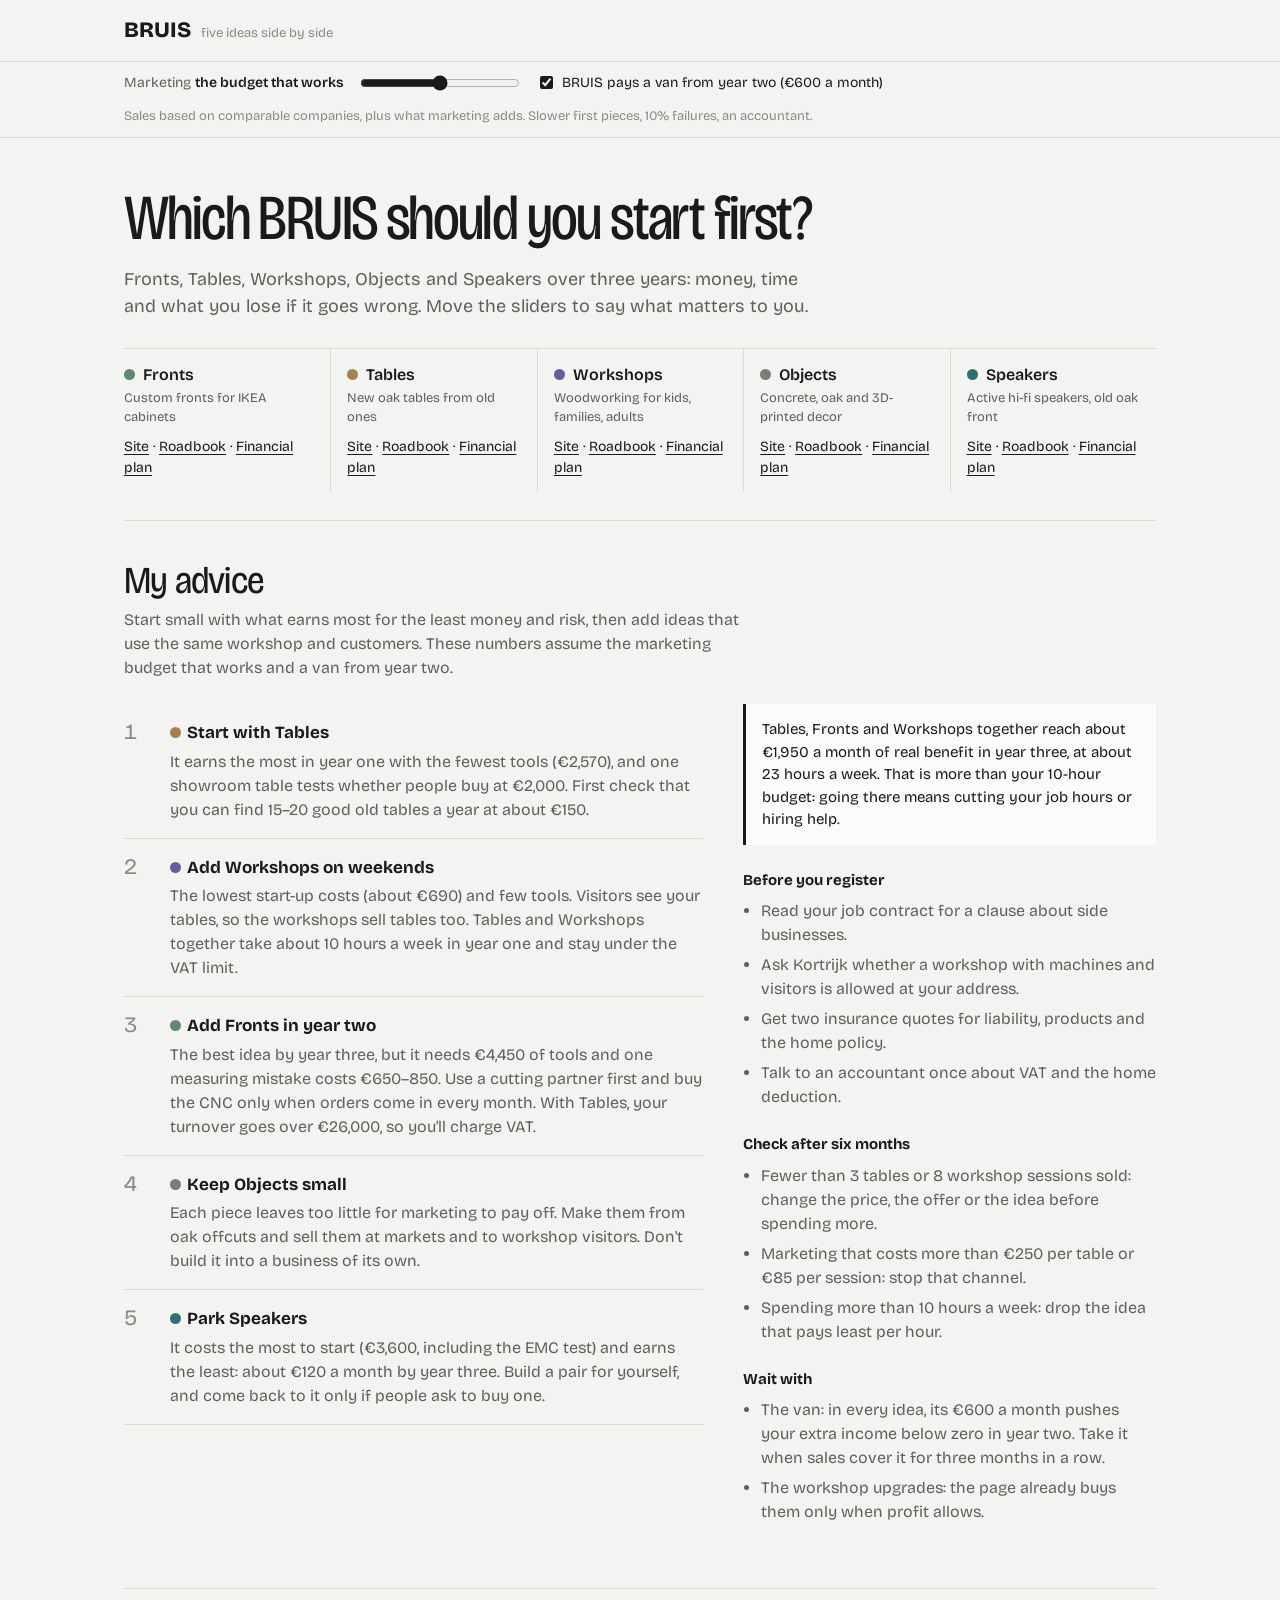
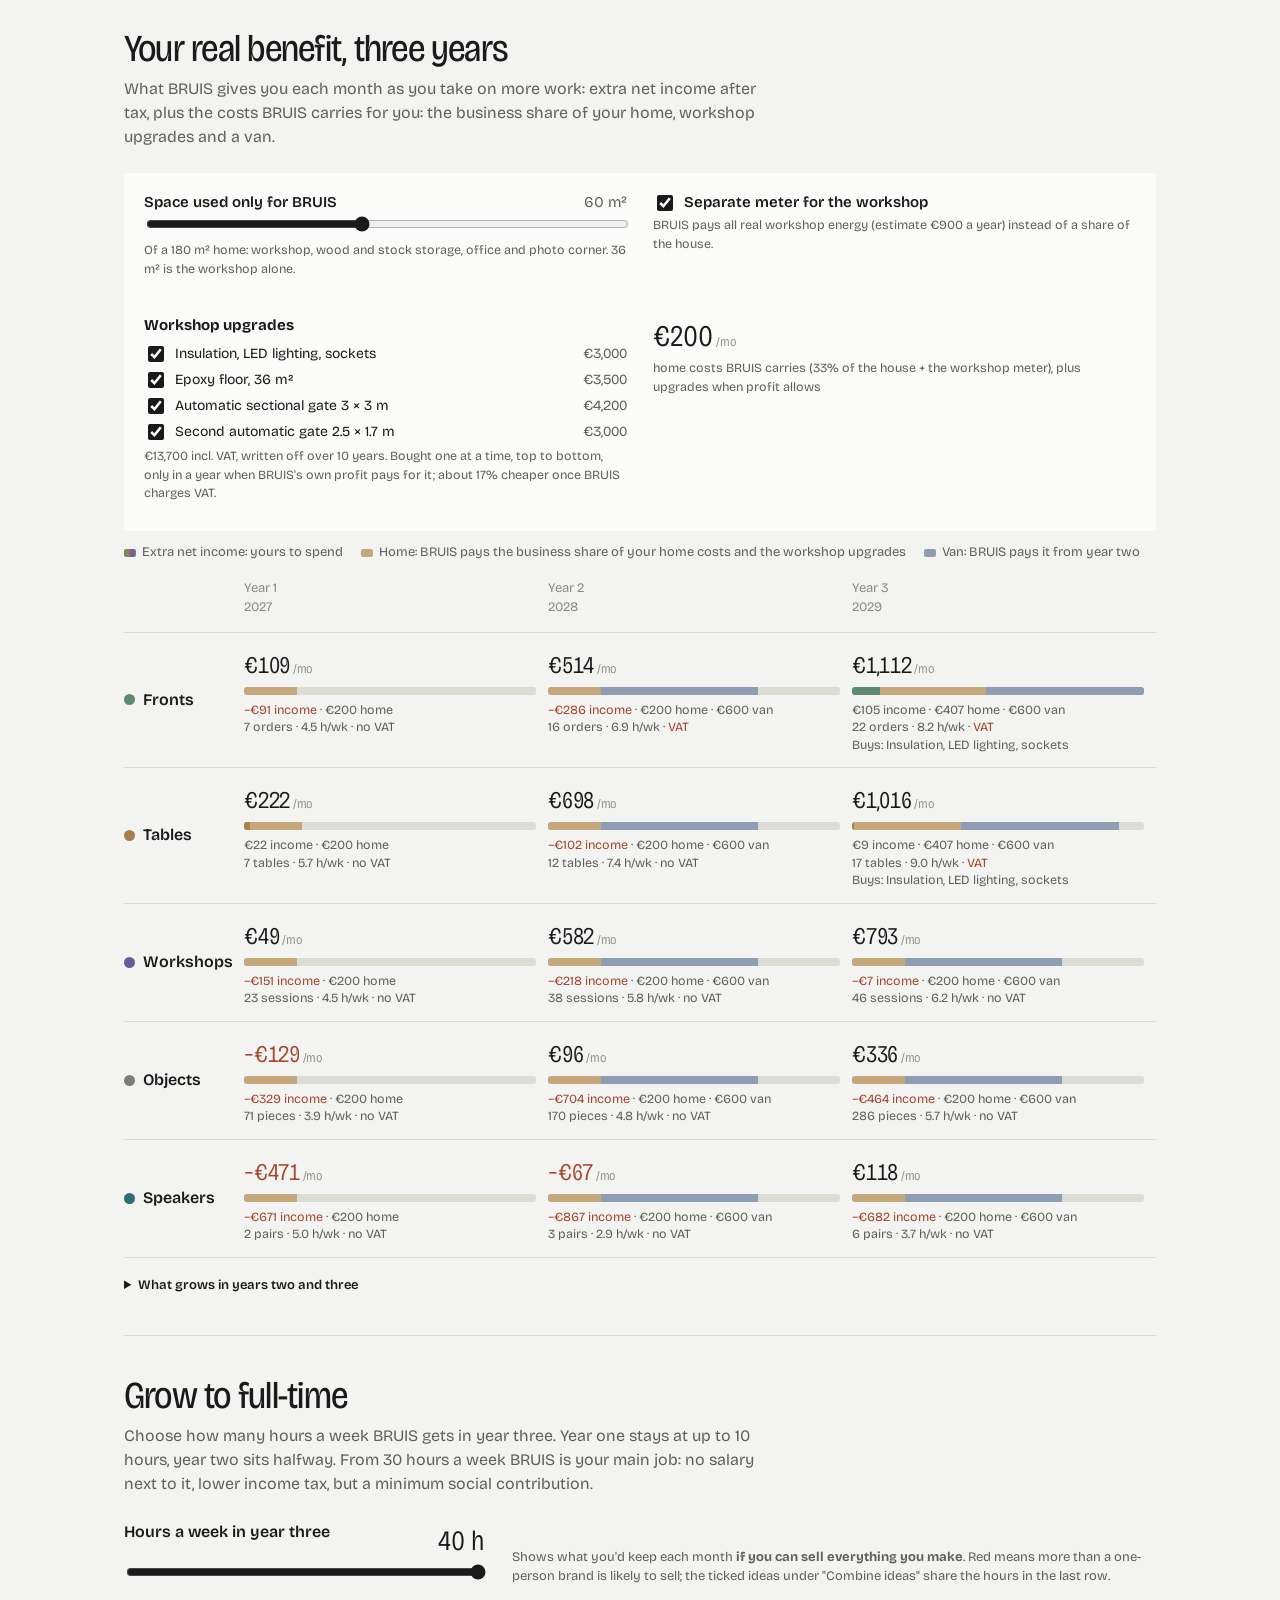
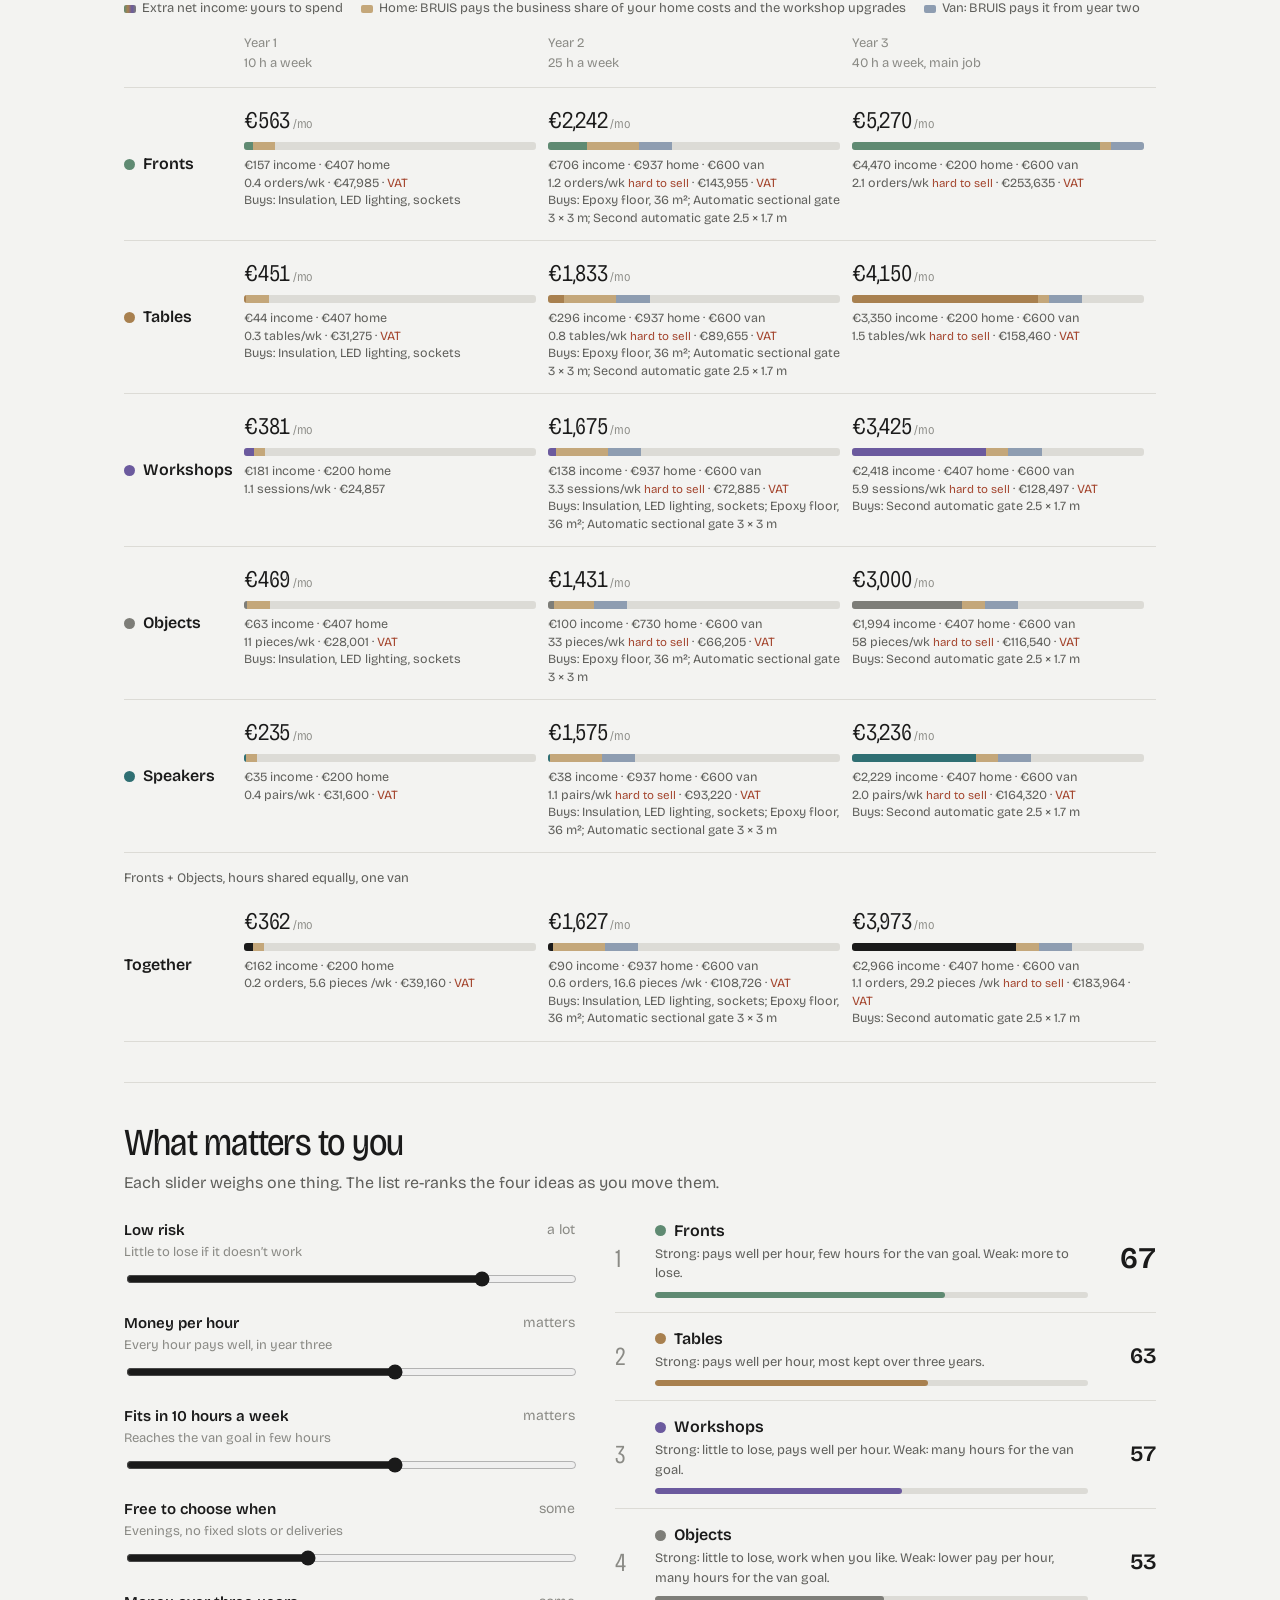
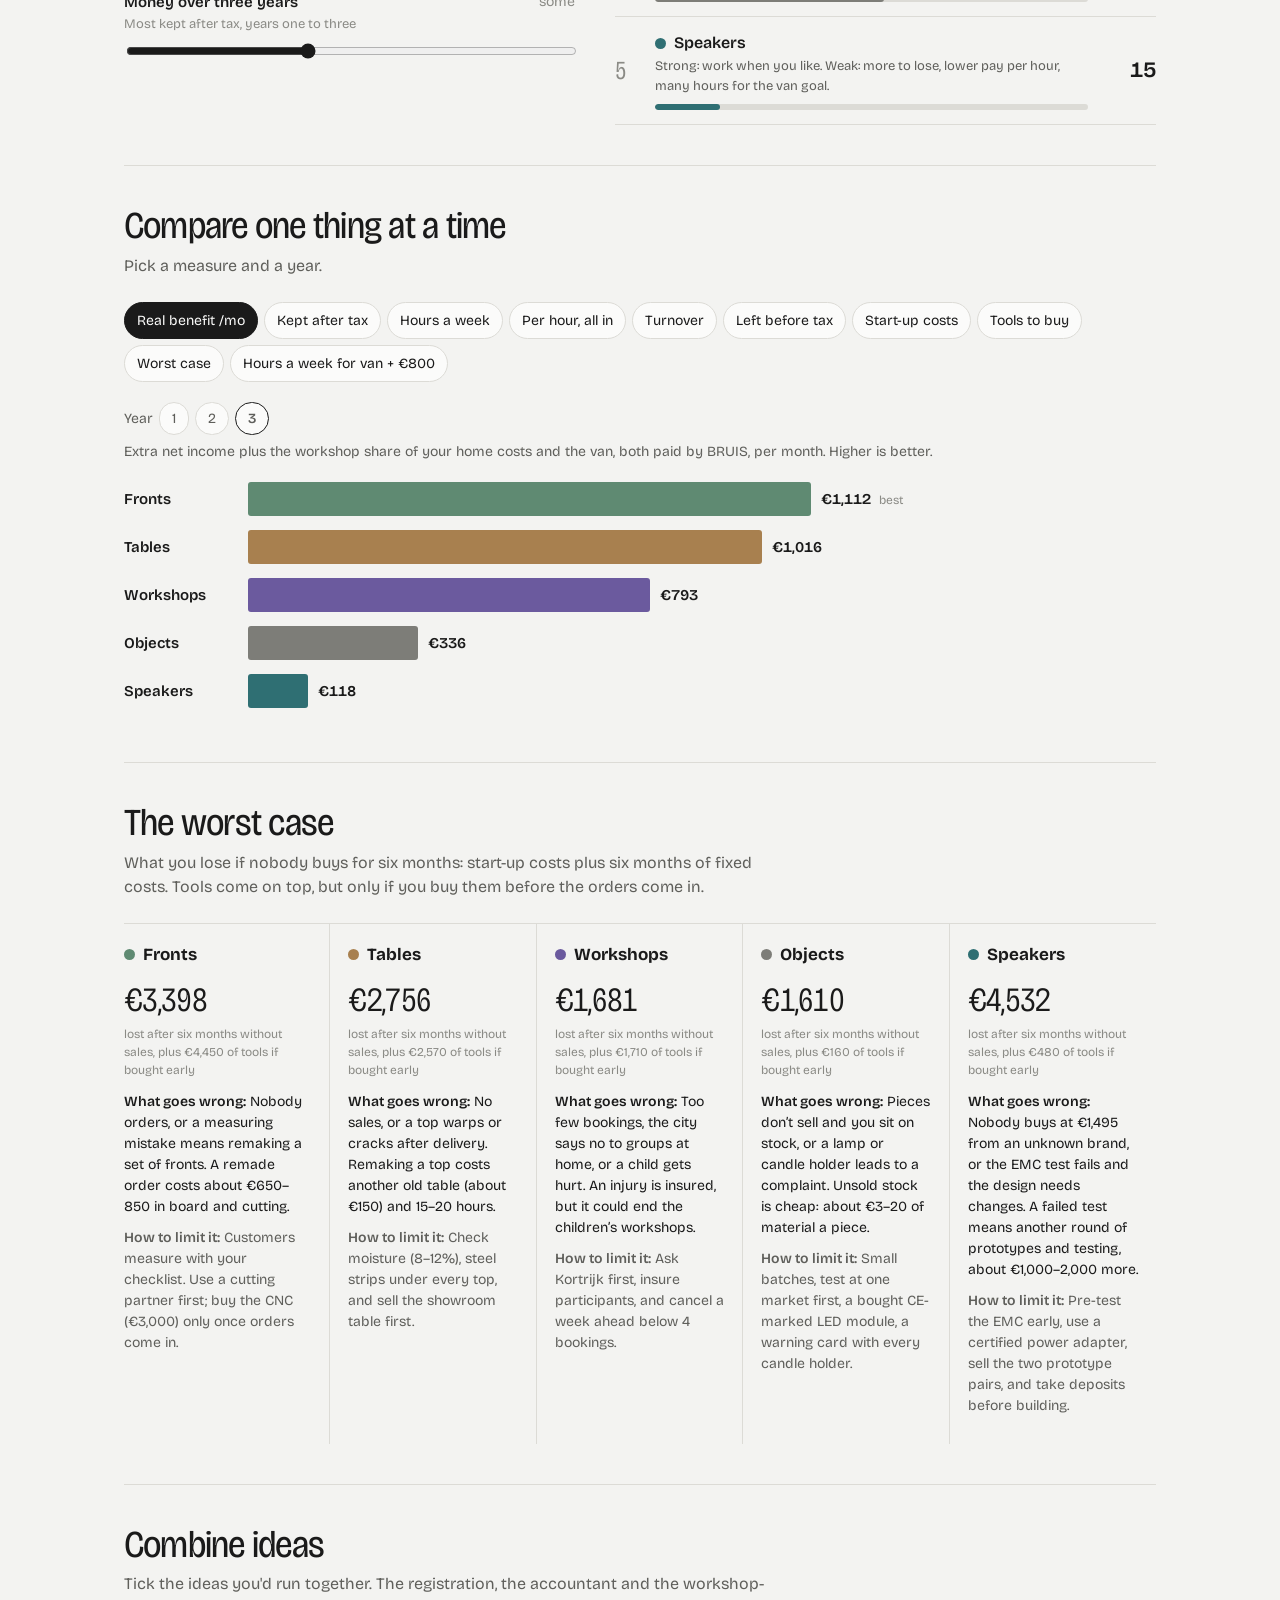
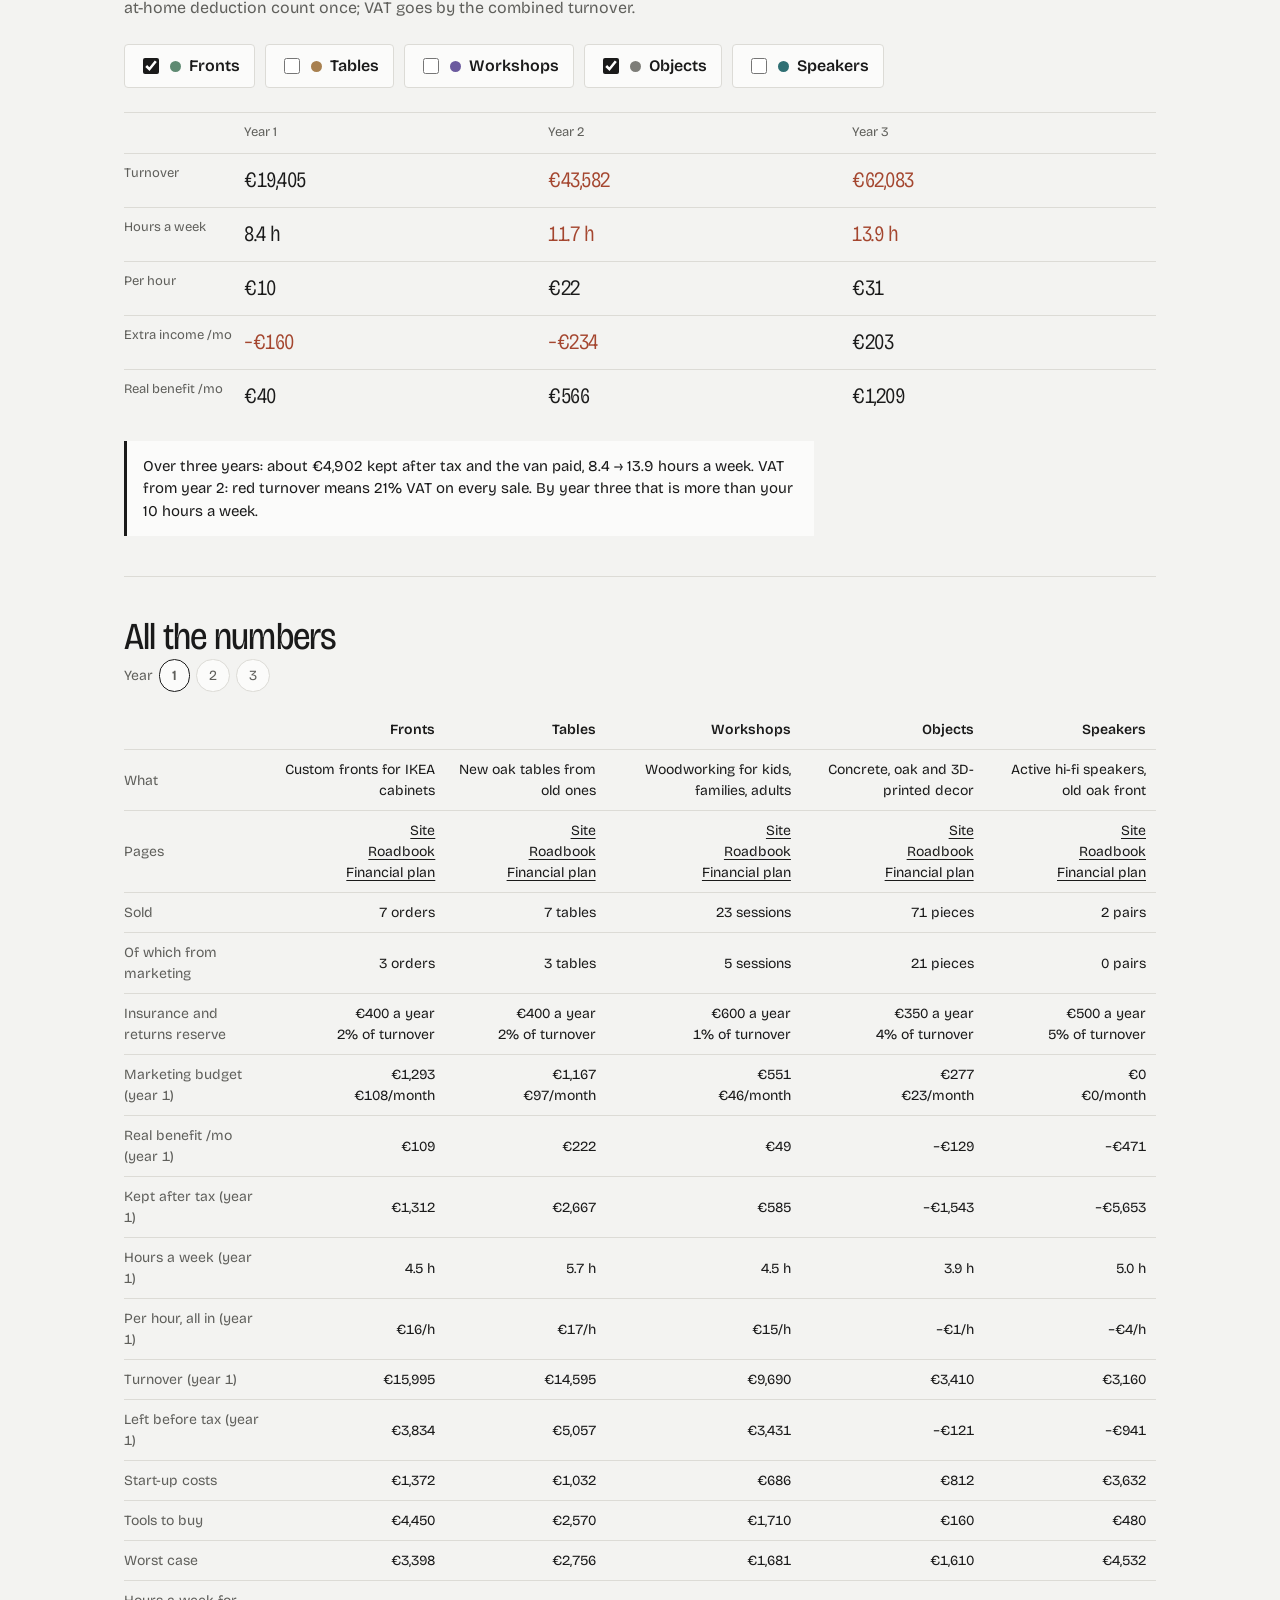
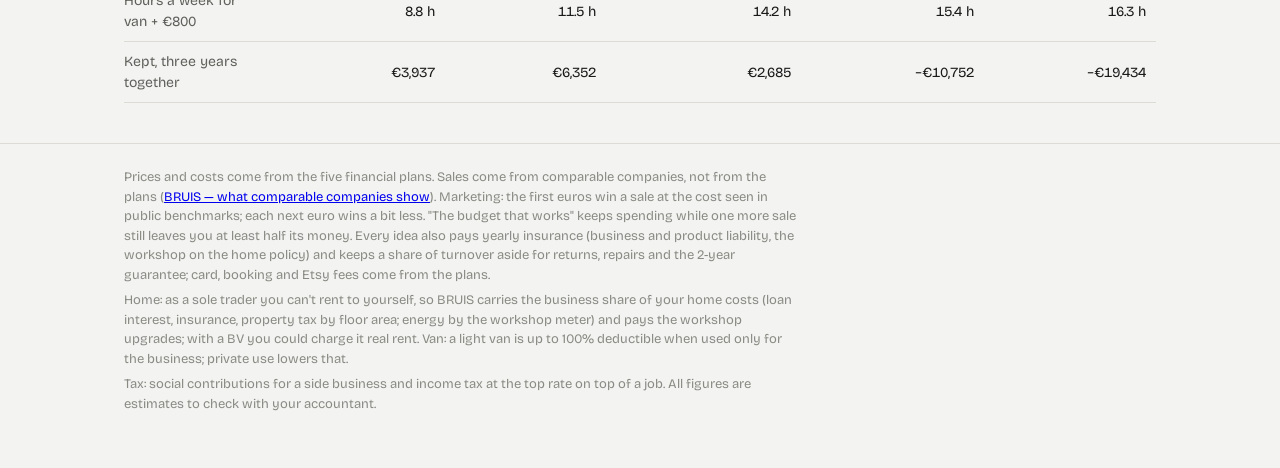
==== commit ce06eb4b: "Comparison: add my advice section Co-Authored-By: Claude Opus 5.5 <noreply@anthropic.com> Claude-Ses" ====
--- a/compare/index.html
+++ b/compare/index.html
@@ -92,6 +92,18 @@
 th, td { text-align: right; padding: 9px 10px; border-bottom: 1px solid var(--line); font-variant-numeric: tabular-nums; }
 th:first-child, td:first-child { text-align: left; color: var(--ink2); padding-left: 0; }
 thead th { font-weight: 600; color: var(--ink); }
+.advice { display: grid; grid-template-columns: minmax(0, 1.4fr) minmax(0, 1fr); gap: 40px; align-items: start; }
+.steps { list-style: none; counter-reset: st; margin: 0; padding: 0; }
+.steps > li { counter-increment: st; display: grid; grid-template-columns: 34px 1fr; gap: 6px 12px; padding: 16px 0; border-bottom: 1px solid var(--line); }
+.steps > li::before { content: counter(st); font-size: 22px; line-height: 1.1; font-variant-numeric: tabular-nums; color: var(--ink3); }
+.steps b { display: block; font-size: 17px; margin-bottom: 4px; }
+.steps p { margin: 0; color: var(--ink2); max-width: 40em; }
+.steps .dot { margin-right: 6px; }
+.side h3 { font-size: 15px; margin: 0 0 8px; }
+.side ul { margin: 0 0 24px; padding-left: 18px; color: var(--ink2); }
+.side li { margin: 0 0 6px; }
+.side .verdict { margin: 0 0 24px; }
+@media (max-width: 820px) { .advice { grid-template-columns: 1fr; gap: 8px; } }
 footer { border-top: 1px solid var(--line); padding: 24px 0 48px; color: var(--ink3); font-size: 13px; }
 footer p { margin: 0 0 6px; max-width: 52em; }
 
@@ -209,6 +221,41 @@
     <p class="lede">Fronts, Tables, Workshops, Objects and Speakers over three years: money, time and what you lose if it goes wrong. Move the sliders to say what matters to you.</p>
     <div class="keys" id="key"></div>
   </div>
+
+  <section id="advice">
+    <h2>My advice</h2>
+    <p class="sub">Start small with what earns most for the least money and risk, then add ideas that use the same workshop and customers. These numbers assume the marketing budget that works and a van from year two.</p>
+    <div class="advice">
+      <ol class="steps">
+        <li><div><b><i class="dot" style="background:var(--tables)"></i>Start with Tables</b><p>It earns the most in year one with the fewest tools (€2,570), and one showroom table tests whether people buy at €2,000. First check that you can find 15–20 good old tables a year at about €150.</p></div></li>
+        <li><div><b><i class="dot" style="background:var(--workshops)"></i>Add Workshops on weekends</b><p>The lowest start-up costs (about €690) and few tools. Visitors see your tables, so the workshops sell tables too. Tables and Workshops together take about 10 hours a week in year one and stay under the VAT limit.</p></div></li>
+        <li><div><b><i class="dot" style="background:var(--fronts)"></i>Add Fronts in year two</b><p>The best idea by year three, but it needs €4,450 of tools and one measuring mistake costs €650–850. Use a cutting partner first and buy the CNC only when orders come in every month. With Tables, your turnover goes over €26,000, so you'll charge VAT.</p></div></li>
+        <li><div><b><i class="dot" style="background:var(--objects)"></i>Keep Objects small</b><p>Each piece leaves too little for marketing to pay off. Make them from oak offcuts and sell them at markets and to workshop visitors. Don't build it into a business of its own.</p></div></li>
+        <li><div><b><i class="dot" style="background:var(--speakers)"></i>Park Speakers</b><p>It costs the most to start (€3,600, including the EMC test) and earns the least: about €120 a month by year three. Build a pair for yourself, and come back to it only if people ask to buy one.</p></div></li>
+      </ol>
+      <div class="side">
+        <div class="verdict">Tables, Fronts and Workshops together reach about €1,950 a month of real benefit in year three, at about 23 hours a week. That is more than your 10-hour budget: going there means cutting your job hours or hiring help.</div>
+        <h3>Before you register</h3>
+        <ul>
+          <li>Read your job contract for a clause about side businesses.</li>
+          <li>Ask Kortrijk whether a workshop with machines and visitors is allowed at your address.</li>
+          <li>Get two insurance quotes for liability, products and the home policy.</li>
+          <li>Talk to an accountant once about VAT and the home deduction.</li>
+        </ul>
+        <h3>Check after six months</h3>
+        <ul>
+          <li>Fewer than 3 tables or 8 workshop sessions sold: change the price, the offer or the idea before spending more.</li>
+          <li>Marketing that costs more than €250 per table or €85 per session: stop that channel.</li>
+          <li>Spending more than 10 hours a week: drop the idea that pays least per hour.</li>
+        </ul>
+        <h3>Wait with</h3>
+        <ul>
+          <li>The van: in every idea, its €600 a month pushes your extra income below zero in year two. Take it when sales cover it for three months in a row.</li>
+          <li>The workshop upgrades: the page already buys them only when profit allows.</li>
+        </ul>
+      </div>
+    </div>
+  </section>
 
   <section>
     <h2>Your real benefit, three years</h2>
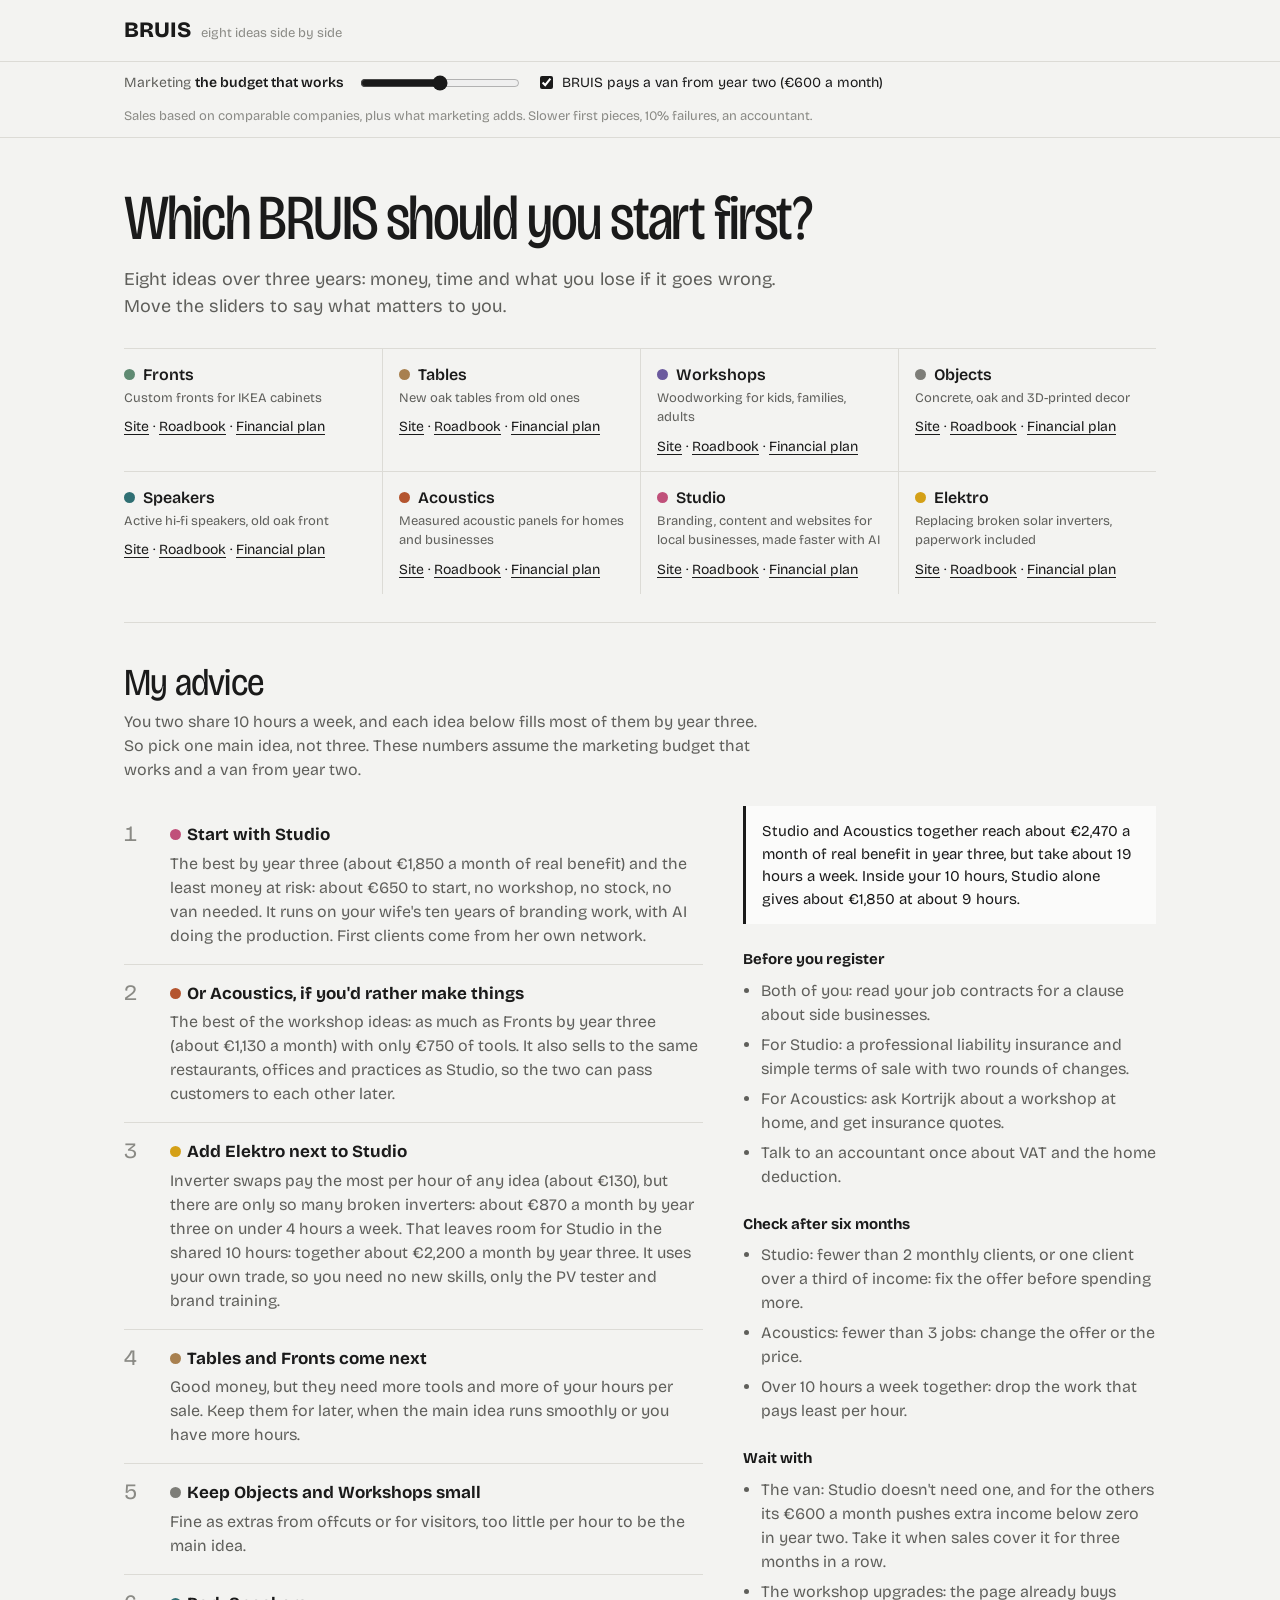
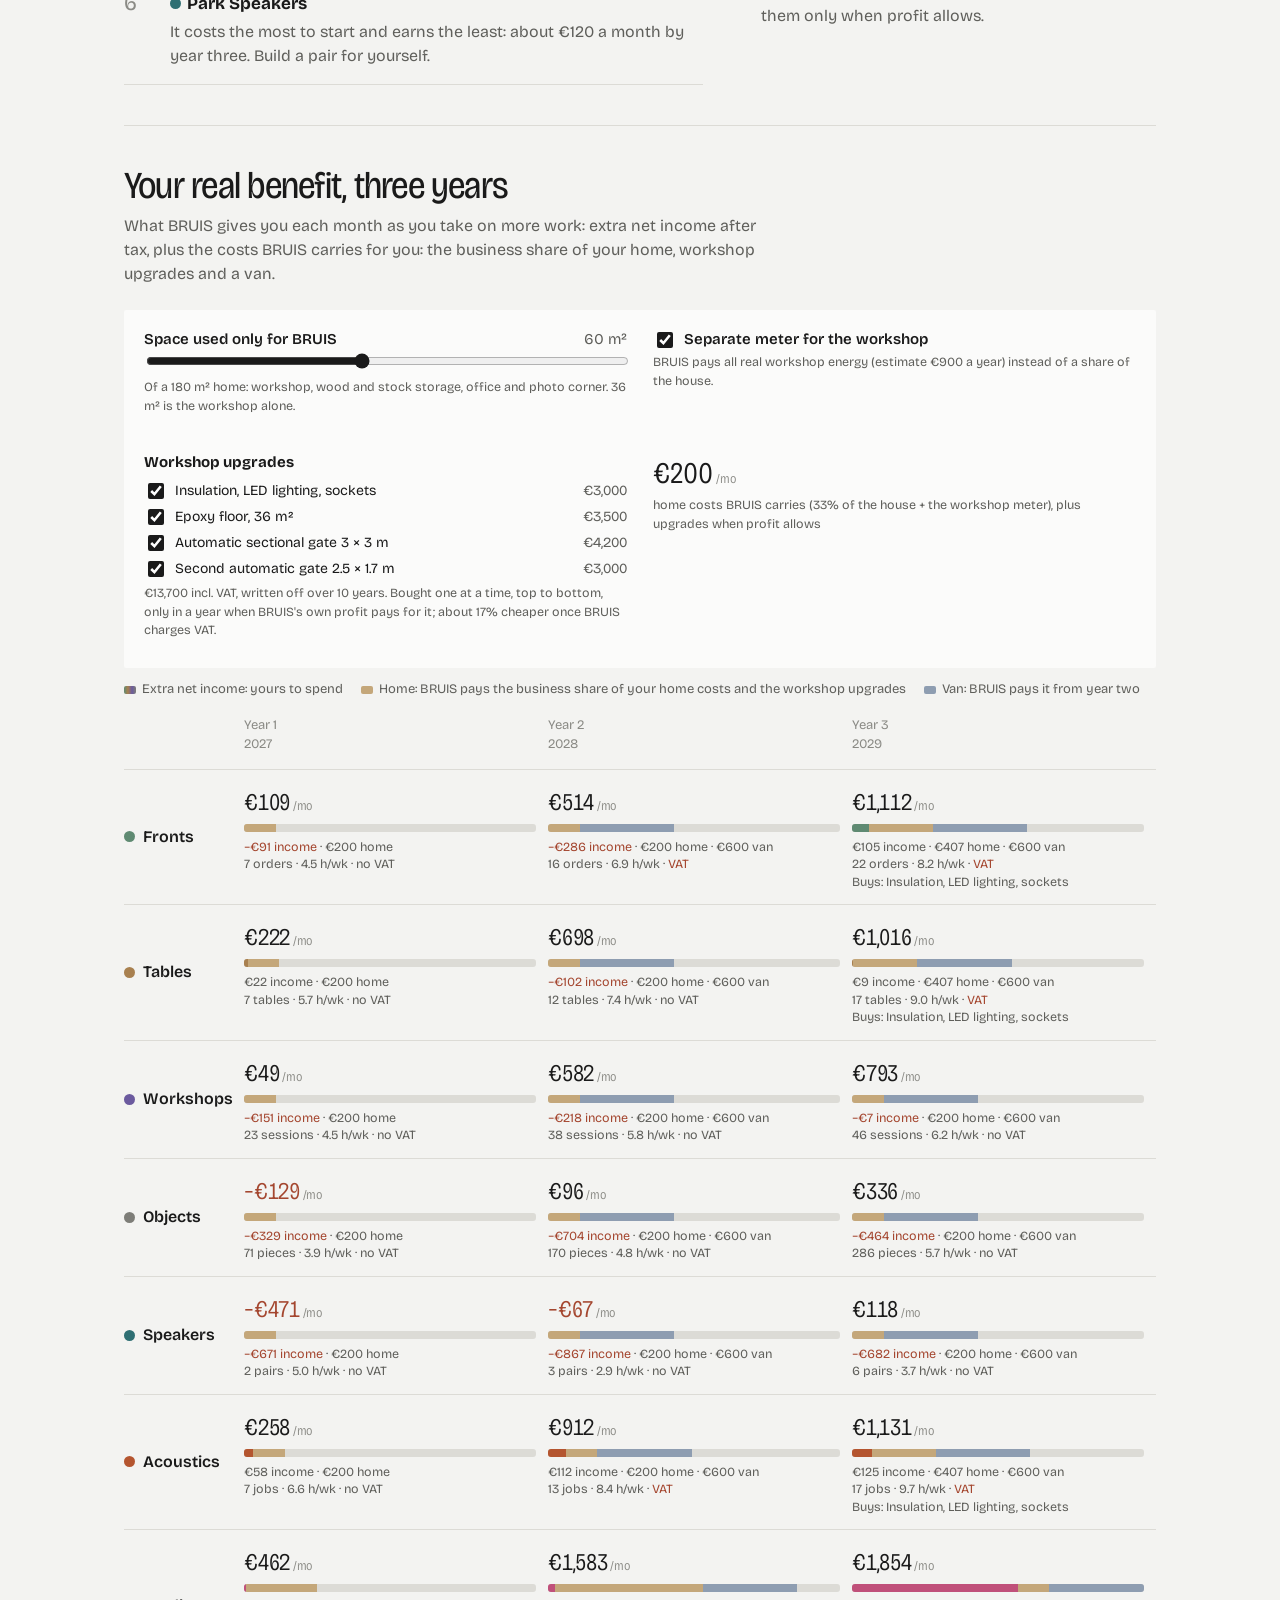
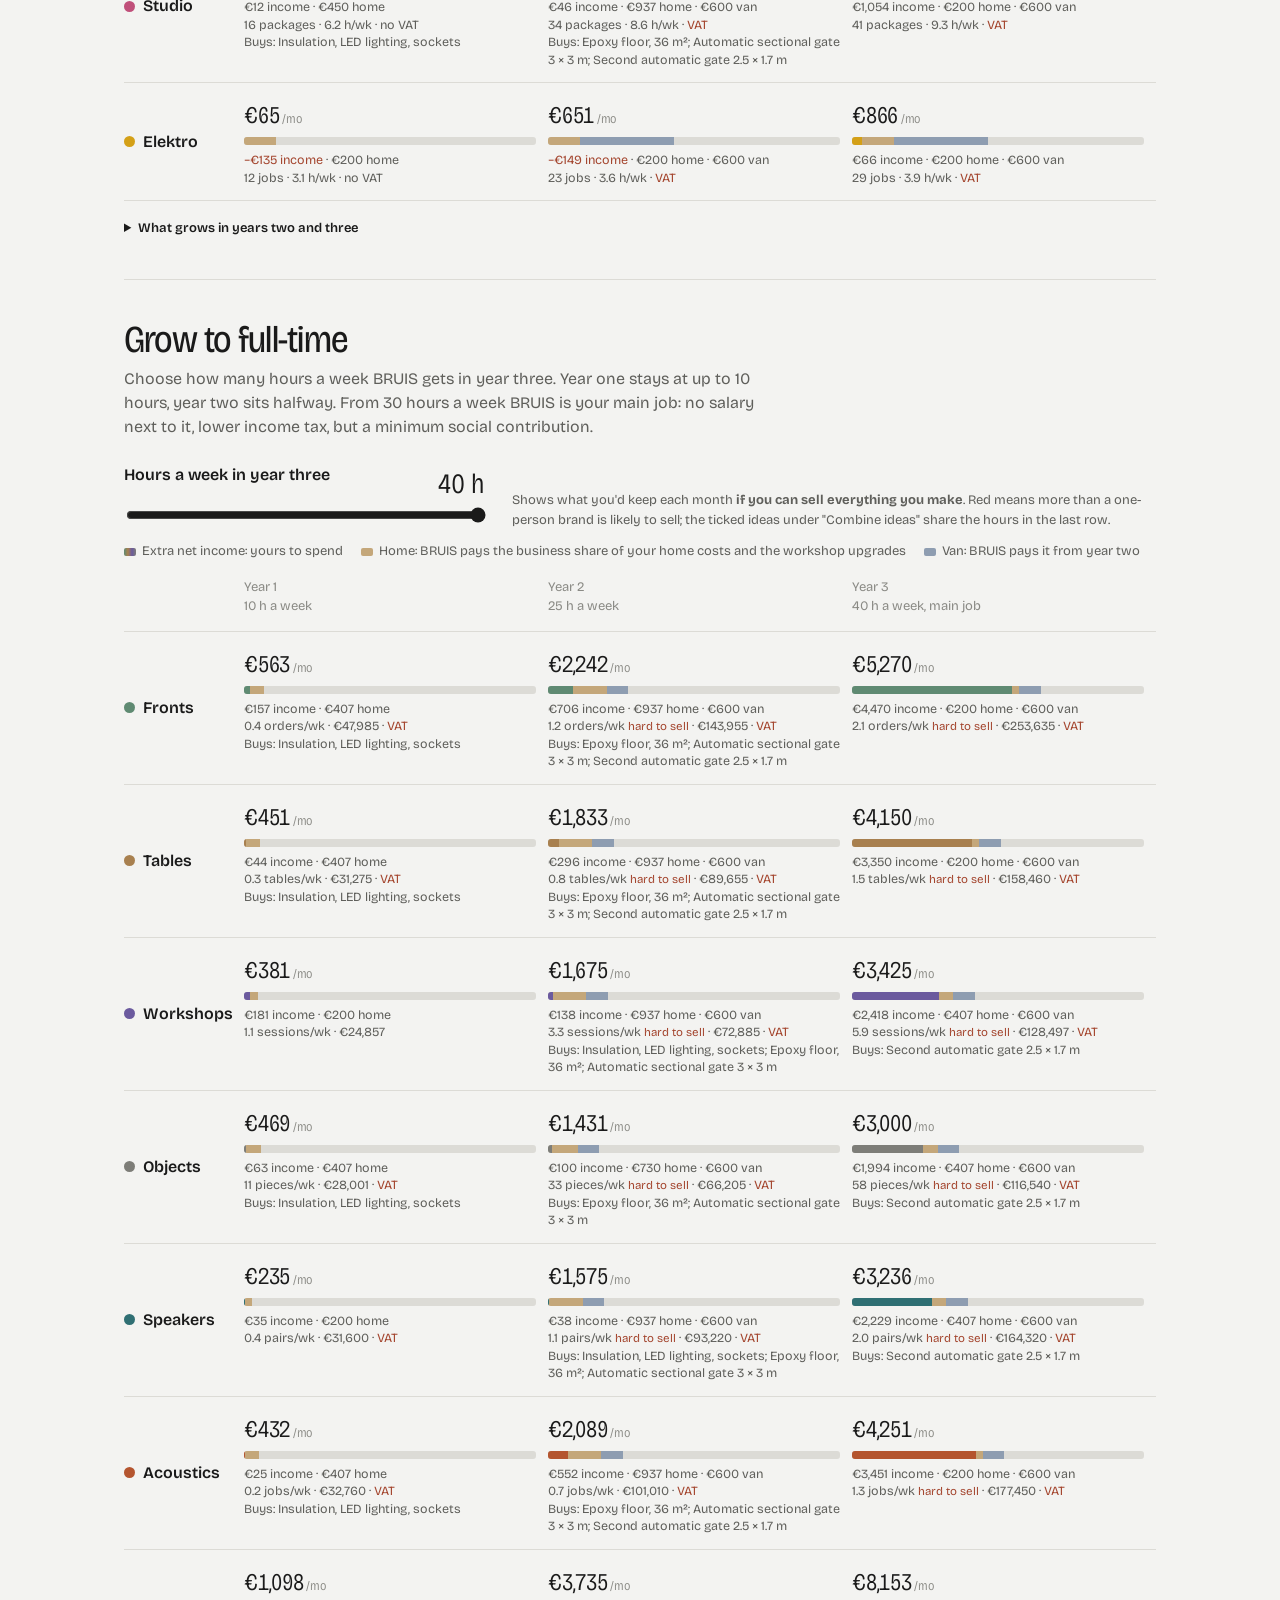
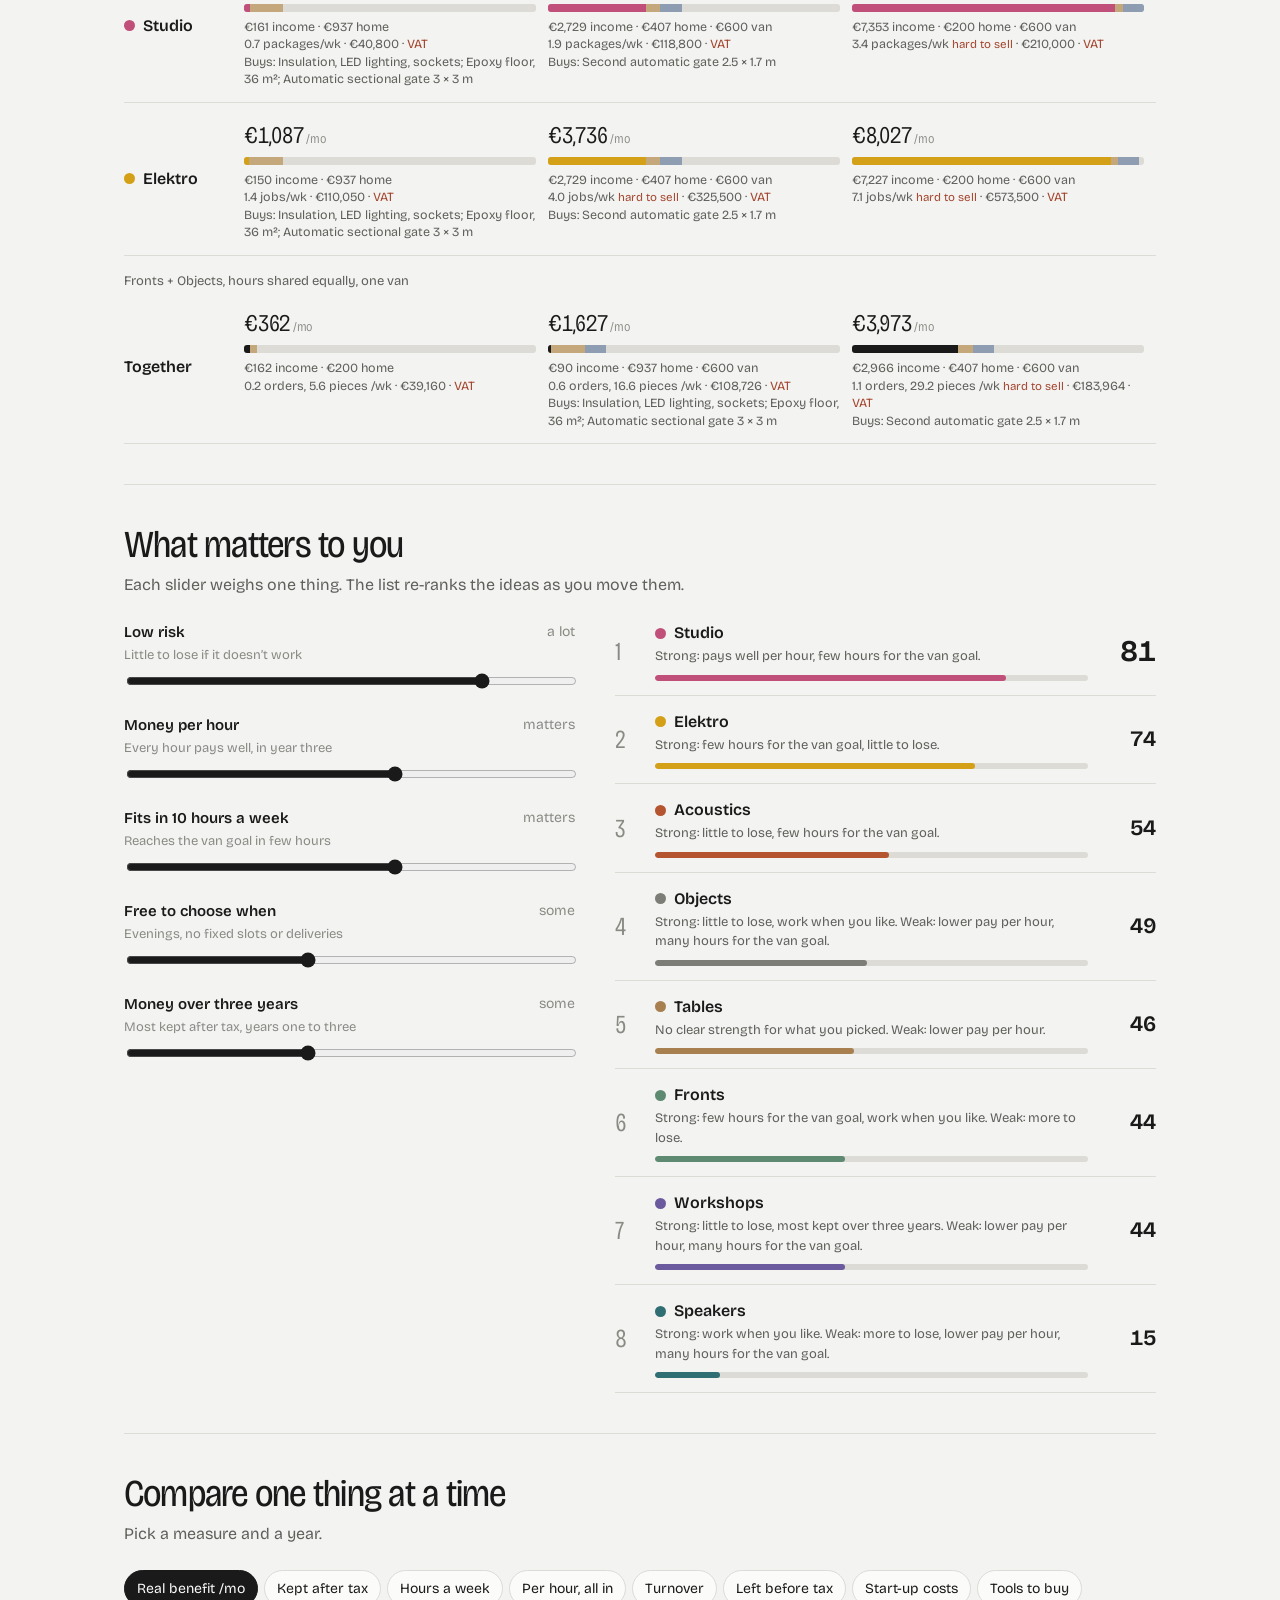
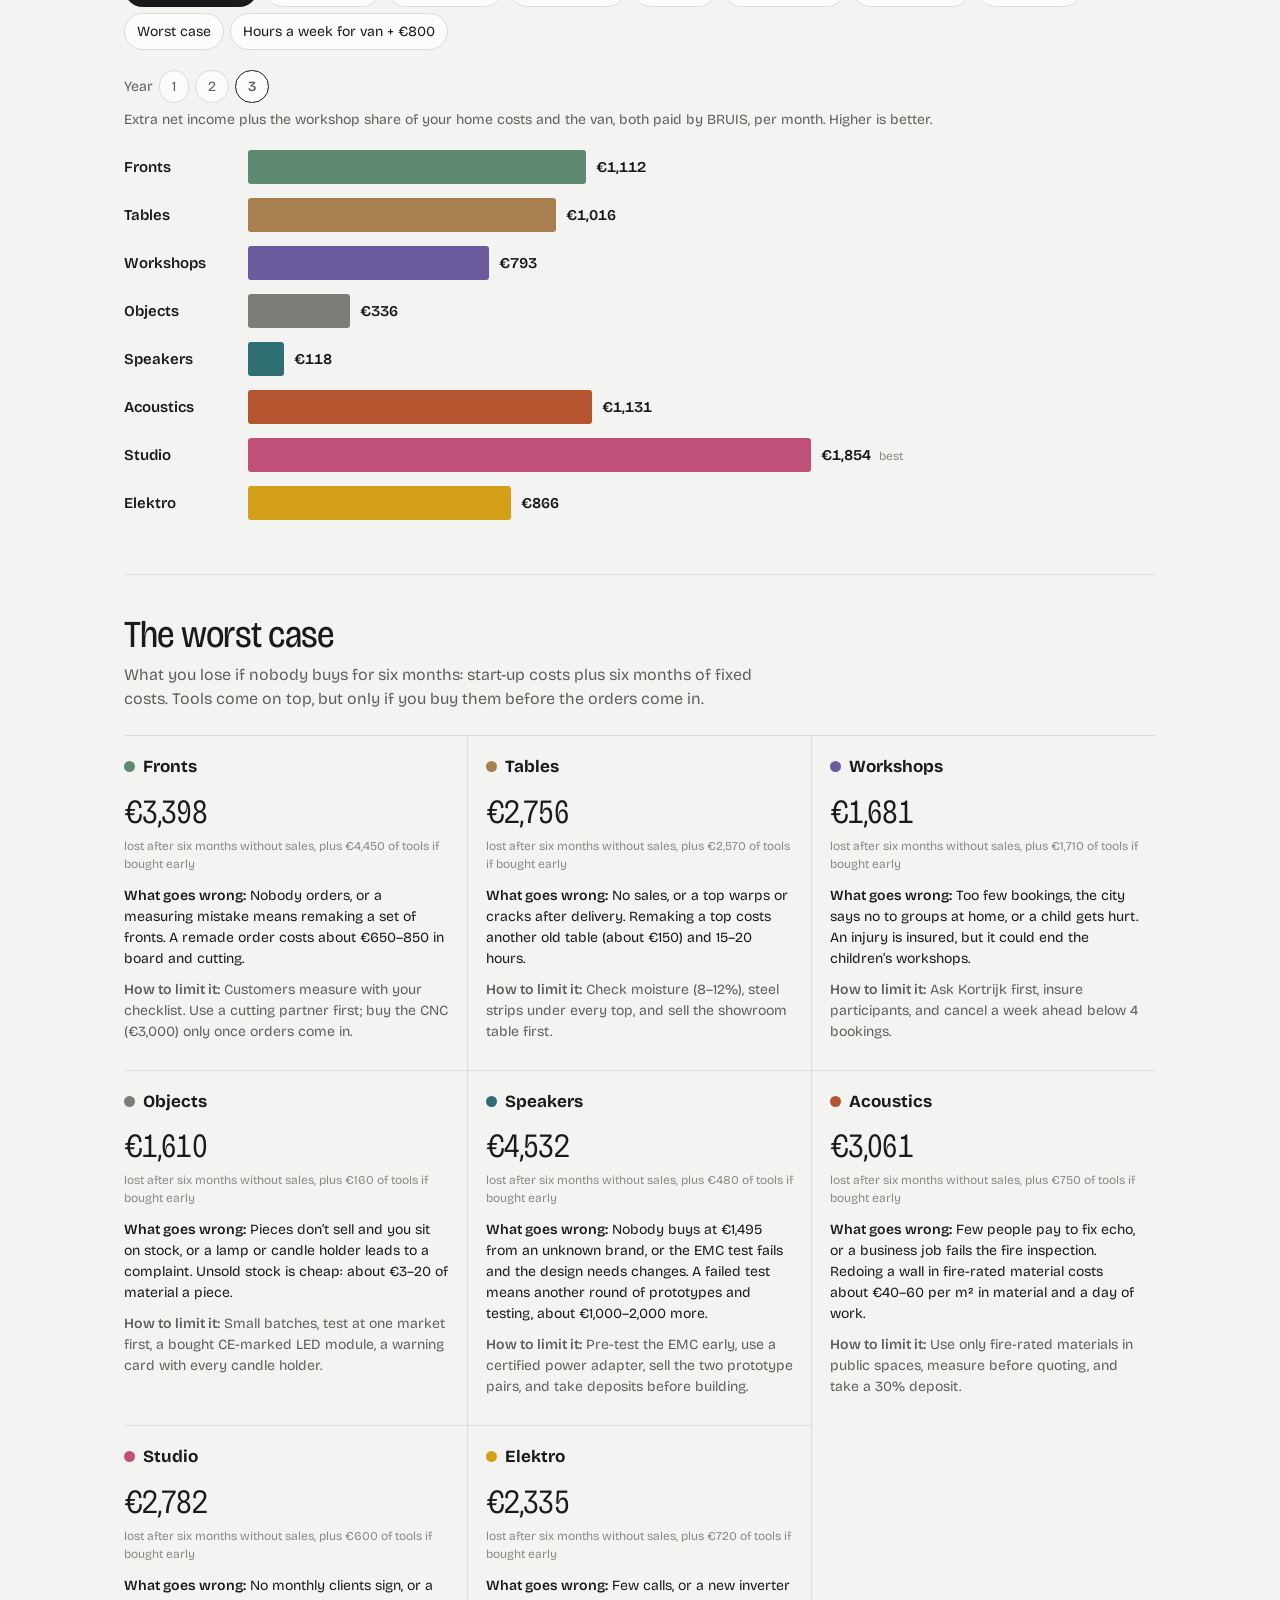
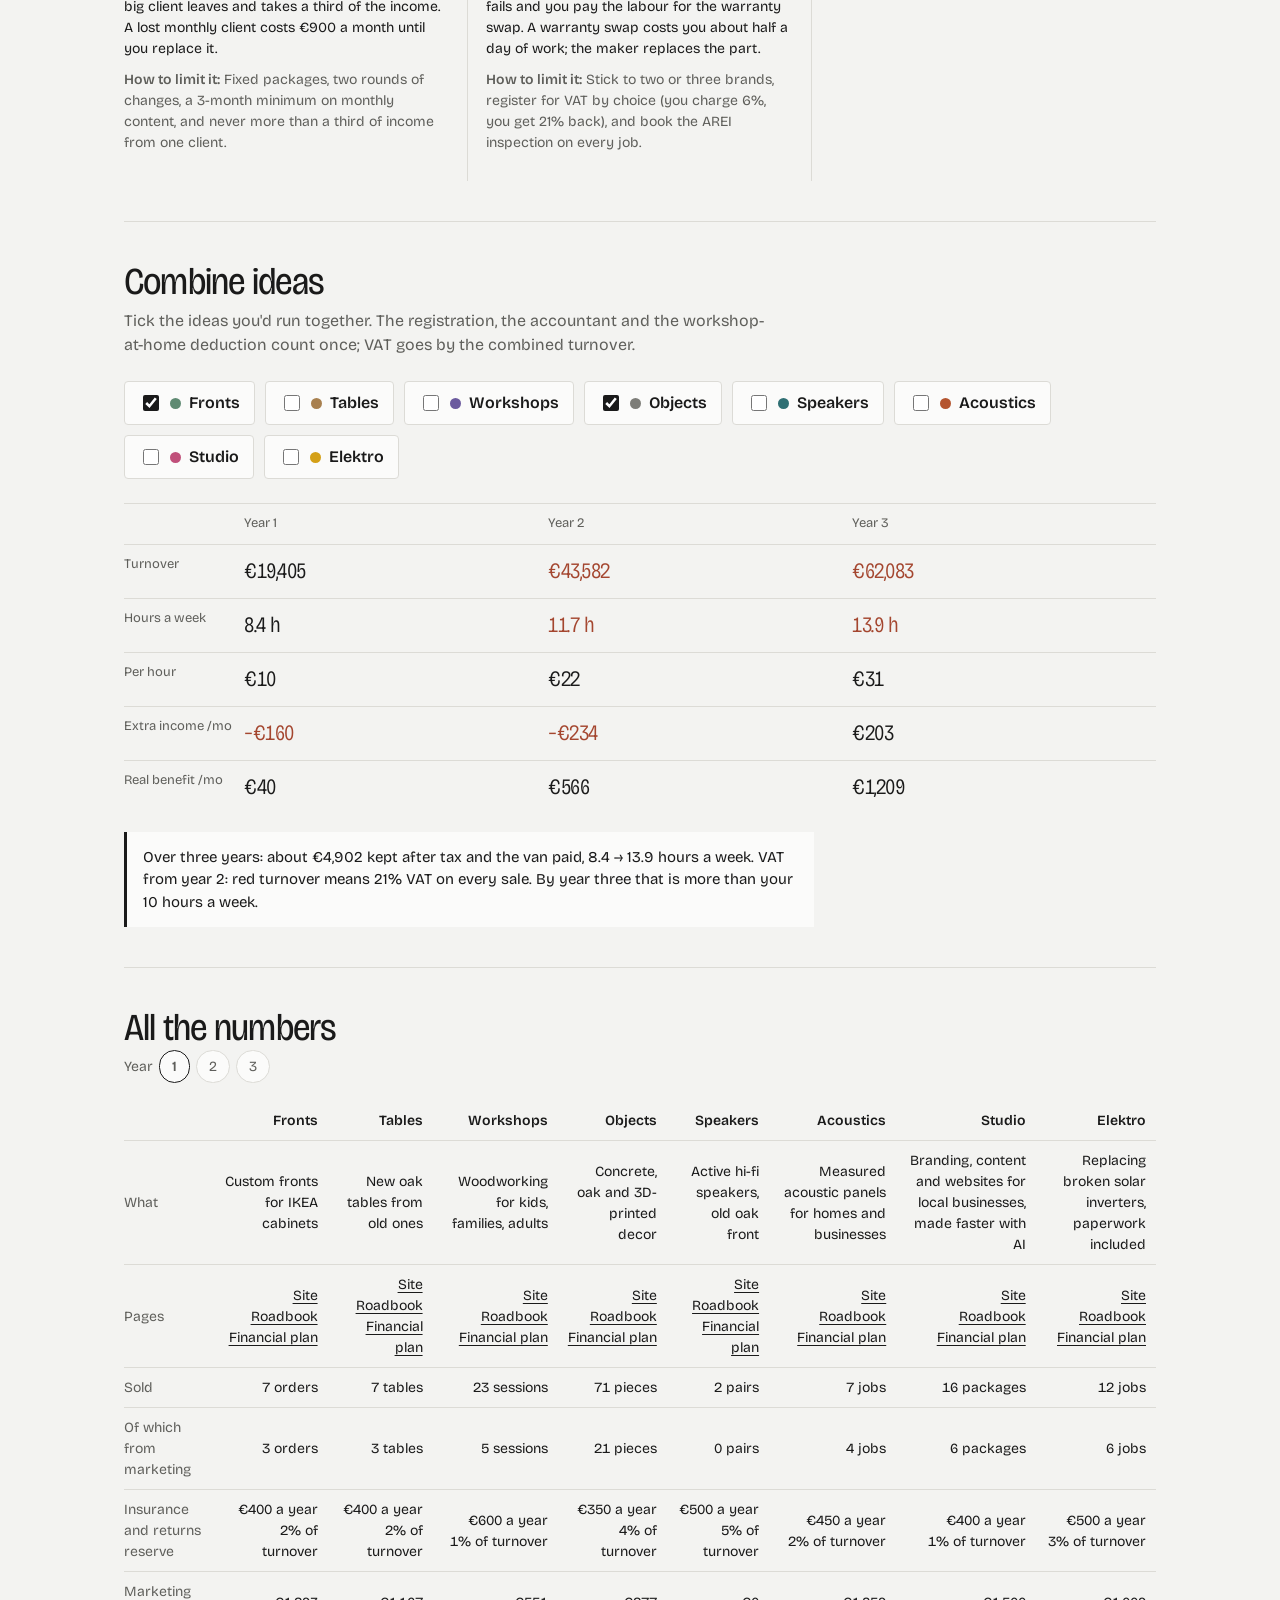
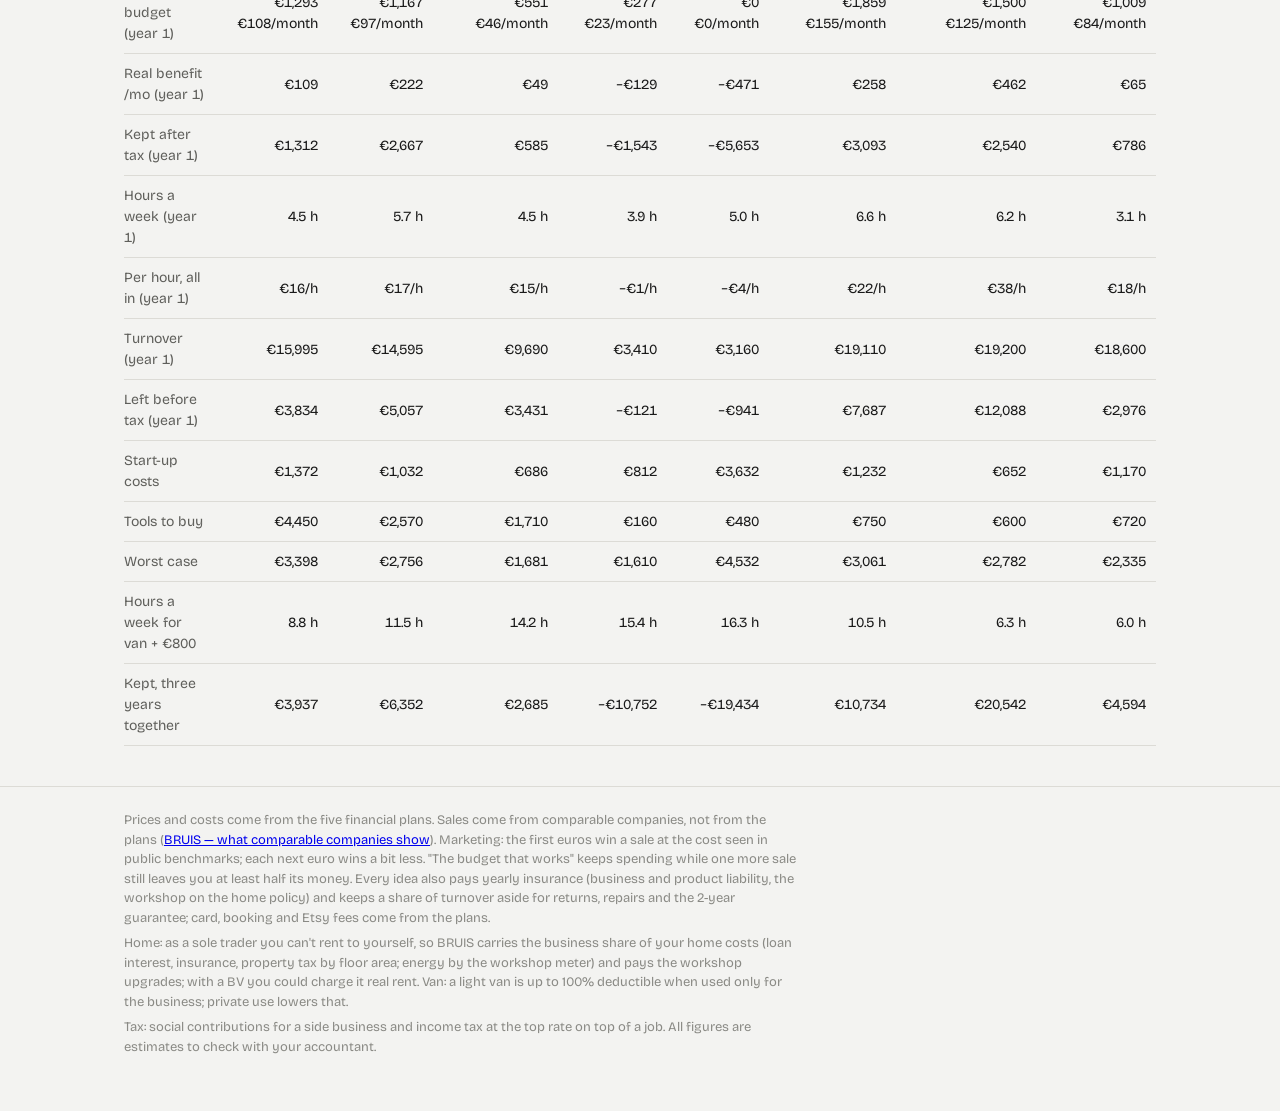
==== commit ac0533a9: "Add Acoustics, Studio and Elektro ideas: sites and comparison columns Co-Authored-By: Claude Opus 5." ====
--- a/compare/index.html
+++ b/compare/index.html
@@ -3,13 +3,13 @@
 <head>
 <meta charset="utf-8">
 <meta name="viewport" content="width=device-width, initial-scale=1">
-<title>BRUIS — four ideas side by side</title>
+<title>BRUIS — eight ideas side by side</title>
 <link rel="preconnect" href="https://fonts.googleapis.com">
 <link rel="stylesheet" href="https://fonts.googleapis.com/css2?family=Bricolage+Grotesque:opsz,wdth,wght@12..96,75..100,300..800&display=swap">
 <style>
 :root {
   --bg: #f3f3f1; --raised: #fbfbfa; --ink: #1a1a1a; --ink2: #5f5f5b; --ink3: #8a8a85; --line: #dcdbd6;
-  --fronts: #5f8a72; --tables: #a8804f; --workshops: #6b5a9e; --objects: #7d7d78; --speakers: #2f6f73;
+  --fronts: #5f8a72; --tables: #a8804f; --workshops: #6b5a9e; --objects: #7d7d78; --speakers: #2f6f73; --acoustics: #b4552f; --studio: #c0507a; --elektro: #d4a017;
   --warn: #a4462f;
   --f: 'Bricolage Grotesque', system-ui, -apple-system, sans-serif;
 }
@@ -64,10 +64,12 @@
 .est { color: var(--ink3); font-weight: 400; font-size: 12px; }
 
 /* worst case */
-.worst { display: grid; grid-template-columns: repeat(5, 1fr); gap: 0; border-top: 1px solid var(--line); }
+.worst { display: grid; grid-template-columns: repeat(3, 1fr); gap: 0; border-top: 1px solid var(--line); }
 .worst > div { padding: 18px 18px 18px 0; border-right: 1px solid var(--line); }
 .worst > div + div { padding-left: 18px; }
-.worst > div:last-child { border-right: 0; }
+.worst > div:nth-child(3n) { border-right: 0; }
+.worst > div:nth-child(3n+1) { padding-left: 0; }
+.worst > div:nth-child(n+4) { border-top: 1px solid var(--line); }
 .worst h3 { margin: 0 0 4px; font-size: 17px; display: flex; gap: 8px; align-items: center; }
 .worst .loss { font-size: 34px; font-weight: 300; letter-spacing: -0.02em; margin: 6px 0 0; font-variant-numeric: tabular-nums; font-variation-settings: 'wdth' 85; }
 .worst .losst { font-size: 12px; color: var(--ink3); margin: 0 0 12px; }
@@ -110,6 +112,7 @@
 @media (max-width: 820px) {
   .prio { grid-template-columns: 1fr; gap: 28px; }
   .worst { grid-template-columns: 1fr 1fr; }
+  .worst > div { border-right: 1px solid var(--line); padding-left: 18px; }
   .worst > div:nth-child(even) { border-right: 0; }
   .worst > div:nth-child(odd) { padding-left: 0; }
   .worst > div:nth-child(n+3) { border-top: 1px solid var(--line); }
@@ -180,15 +183,18 @@
 .vant { display: inline-flex; gap: 6px; align-items: center; font-size: 14px; cursor: pointer; }
 .vant input { accent-color: var(--ink); }
 
-.keys { display: grid; grid-template-columns: repeat(5, 1fr); gap: 0; margin-top: 28px; border-top: 1px solid var(--line); }
+.keys { display: grid; grid-template-columns: repeat(4, 1fr); gap: 0; margin-top: 28px; border-top: 1px solid var(--line); }
 .kc { padding: 14px 16px 14px 0; }
 .kc + .kc { padding-left: 16px; border-left: 1px solid var(--line); }
+.kc:nth-child(4n+1) { padding-left: 0; border-left: 0; }
+.kc:nth-child(n+5) { border-top: 1px solid var(--line); }
 .kn { font-weight: 600; display: flex; gap: 8px; align-items: center; }
 .kw { font-size: 13px; color: var(--ink2); margin: 2px 0 8px; }
 .kl { font-size: 14px; }
 .kl a, td a { color: var(--ink); text-underline-offset: 3px; }
 .kl a:hover, td a:hover { color: var(--ink2); }
-@media (max-width: 720px) { .keys { grid-template-columns: 1fr 1fr; } .kc:nth-child(odd) { padding-left: 0; border-left: 0; } .kc:nth-child(n+3) { border-top: 1px solid var(--line); } }
+@media (max-width: 1000px) { .keys { grid-template-columns: repeat(3, 1fr); } .kc:nth-child(n) { padding-left: 16px; border-left: 1px solid var(--line); border-top: 0; } .kc:nth-child(3n+1) { padding-left: 0; border-left: 0; } .kc:nth-child(n+4) { border-top: 1px solid var(--line); } }
+@media (max-width: 720px) { .keys { grid-template-columns: 1fr 1fr; } .kc:nth-child(n) { padding-left: 16px; border-left: 1px solid var(--line); border-top: 0; } .kc:nth-child(odd) { padding-left: 0; border-left: 0; } .kc:nth-child(n+3) { border-top: 1px solid var(--line); } }
 
 .homeset { display: grid; grid-template-columns: 1fr 1fr; gap: 26px; align-items: start; background: var(--raised); padding: 18px 20px; margin-bottom: 22px; border-radius: 2px; }
 .homeset label { display: flex; justify-content: space-between; gap: 8px; font-weight: 600; font-size: 15px; }
@@ -207,7 +213,7 @@
 </style>
 </head>
 <body>
-<header><div class="wrap"><b>BRUIS</b><small>five ideas side by side</small></div></header>
+<header><div class="wrap"><b>BRUIS</b><small>eight ideas side by side</small></div></header>
 <div class="scen"><div class="wrap">
   <label class="mkl" for="mk">Marketing <output id="mko">the budget that works</output></label>
   <input type="range" id="mk" min="0" max="2" step="0.25" value="1" aria-describedby="swhat">
@@ -218,39 +224,40 @@
 <div class="wrap">
   <div class="hero">
     <h1>Which BRUIS should you start first?</h1>
-    <p class="lede">Fronts, Tables, Workshops, Objects and Speakers over three years: money, time and what you lose if it goes wrong. Move the sliders to say what matters to you.</p>
+    <p class="lede">Eight ideas over three years: money, time and what you lose if it goes wrong. Move the sliders to say what matters to you.</p>
     <div class="keys" id="key"></div>
   </div>
 
   <section id="advice">
     <h2>My advice</h2>
-    <p class="sub">Start small with what earns most for the least money and risk, then add ideas that use the same workshop and customers. These numbers assume the marketing budget that works and a van from year two.</p>
+    <p class="sub">You two share 10 hours a week, and each idea below fills most of them by year three. So pick one main idea, not three. These numbers assume the marketing budget that works and a van from year two.</p>
     <div class="advice">
       <ol class="steps">
-        <li><div><b><i class="dot" style="background:var(--tables)"></i>Start with Tables</b><p>It earns the most in year one with the fewest tools (€2,570), and one showroom table tests whether people buy at €2,000. First check that you can find 15–20 good old tables a year at about €150.</p></div></li>
-        <li><div><b><i class="dot" style="background:var(--workshops)"></i>Add Workshops on weekends</b><p>The lowest start-up costs (about €690) and few tools. Visitors see your tables, so the workshops sell tables too. Tables and Workshops together take about 10 hours a week in year one and stay under the VAT limit.</p></div></li>
-        <li><div><b><i class="dot" style="background:var(--fronts)"></i>Add Fronts in year two</b><p>The best idea by year three, but it needs €4,450 of tools and one measuring mistake costs €650–850. Use a cutting partner first and buy the CNC only when orders come in every month. With Tables, your turnover goes over €26,000, so you'll charge VAT.</p></div></li>
-        <li><div><b><i class="dot" style="background:var(--objects)"></i>Keep Objects small</b><p>Each piece leaves too little for marketing to pay off. Make them from oak offcuts and sell them at markets and to workshop visitors. Don't build it into a business of its own.</p></div></li>
-        <li><div><b><i class="dot" style="background:var(--speakers)"></i>Park Speakers</b><p>It costs the most to start (€3,600, including the EMC test) and earns the least: about €120 a month by year three. Build a pair for yourself, and come back to it only if people ask to buy one.</p></div></li>
+        <li><div><b><i class="dot" style="background:var(--studio)"></i>Start with Studio</b><p>The best by year three (about €1,850 a month of real benefit) and the least money at risk: about €650 to start, no workshop, no stock, no van needed. It runs on your wife's ten years of branding work, with AI doing the production. First clients come from her own network.</p></div></li>
+        <li><div><b><i class="dot" style="background:var(--acoustics)"></i>Or Acoustics, if you'd rather make things</b><p>The best of the workshop ideas: as much as Fronts by year three (about €1,130 a month) with only €750 of tools. It also sells to the same restaurants, offices and practices as Studio, so the two can pass customers to each other later.</p></div></li>
+        <li><div><b><i class="dot" style="background:var(--elektro)"></i>Add Elektro next to Studio</b><p>Inverter swaps pay the most per hour of any idea (about €130), but there are only so many broken inverters: about €870 a month by year three on under 4 hours a week. That leaves room for Studio in the shared 10 hours: together about €2,200 a month by year three. It uses your own trade, so you need no new skills, only the PV tester and brand training.</p></div></li>
+        <li><div><b><i class="dot" style="background:var(--tables)"></i>Tables and Fronts come next</b><p>Good money, but they need more tools and more of your hours per sale. Keep them for later, when the main idea runs smoothly or you have more hours.</p></div></li>
+        <li><div><b><i class="dot" style="background:var(--objects)"></i>Keep Objects and Workshops small</b><p>Fine as extras from offcuts or for visitors, too little per hour to be the main idea.</p></div></li>
+        <li><div><b><i class="dot" style="background:var(--speakers)"></i>Park Speakers</b><p>It costs the most to start and earns the least: about €120 a month by year three. Build a pair for yourself.</p></div></li>
       </ol>
       <div class="side">
-        <div class="verdict">Tables, Fronts and Workshops together reach about €1,950 a month of real benefit in year three, at about 23 hours a week. That is more than your 10-hour budget: going there means cutting your job hours or hiring help.</div>
+        <div class="verdict">Studio and Acoustics together reach about €2,470 a month of real benefit in year three, but take about 19 hours a week. Inside your 10 hours, Studio alone gives about €1,850 at about 9 hours.</div>
         <h3>Before you register</h3>
         <ul>
-          <li>Read your job contract for a clause about side businesses.</li>
-          <li>Ask Kortrijk whether a workshop with machines and visitors is allowed at your address.</li>
-          <li>Get two insurance quotes for liability, products and the home policy.</li>
+          <li>Both of you: read your job contracts for a clause about side businesses.</li>
+          <li>For Studio: a professional liability insurance and simple terms of sale with two rounds of changes.</li>
+          <li>For Acoustics: ask Kortrijk about a workshop at home, and get insurance quotes.</li>
           <li>Talk to an accountant once about VAT and the home deduction.</li>
         </ul>
         <h3>Check after six months</h3>
         <ul>
-          <li>Fewer than 3 tables or 8 workshop sessions sold: change the price, the offer or the idea before spending more.</li>
-          <li>Marketing that costs more than €250 per table or €85 per session: stop that channel.</li>
-          <li>Spending more than 10 hours a week: drop the idea that pays least per hour.</li>
+          <li>Studio: fewer than 2 monthly clients, or one client over a third of income: fix the offer before spending more.</li>
+          <li>Acoustics: fewer than 3 jobs: change the offer or the price.</li>
+          <li>Over 10 hours a week together: drop the work that pays least per hour.</li>
         </ul>
         <h3>Wait with</h3>
         <ul>
-          <li>The van: in every idea, its €600 a month pushes your extra income below zero in year two. Take it when sales cover it for three months in a row.</li>
+          <li>The van: Studio doesn't need one, and for the others its €600 a month pushes extra income below zero in year two. Take it when sales cover it for three months in a row.</li>
           <li>The workshop upgrades: the page already buys them only when profit allows.</li>
         </ul>
       </div>
@@ -288,7 +295,7 @@
 
   <section>
     <h2>What matters to you</h2>
-    <p class="sub">Each slider weighs one thing. The list re-ranks the four ideas as you move them.</p>
+    <p class="sub">Each slider weighs one thing. The list re-ranks the ideas as you move them.</p>
     <div class="prio">
       <div id="sliders"></div>
       <ol class="rank" id="rank" aria-live="polite"></ol>
@@ -407,7 +414,31 @@
     grow: 'Year 1: four months of design, prototypes and an EMC test, first pairs from May. Years 2 and 3: word of mouth and listening sessions, a pair every three to four weeks.',
     worst: 'Nobody buys at €1,495 from an unknown brand, or the EMC test fails and the design needs changes.',
     extra: 'A failed test means another round of prototypes and testing, about €1,000–2,000 more.',
-    limit: 'Pre-test the EMC early, use a certified power adapter, sell the two prototype pairs, and take deposits before building.' }
+    limit: 'Pre-test the EMC early, use a certified power adapter, sell the two prototype pairs, and take deposits before building.' },
+  { id: 'acoustics', name: 'Acoustics', what: 'Measured acoustic panels for homes and businesses', unit: 'jobs',
+    turnUnit: 2730, left: 1927, vatK: 0.823, hUnit: 24, adminMo: 8, fixedMo: 100, extraFix: 0, extraH: 0, devH: 30,
+    startup: 1232, tools: 750, toolSave: 0, wYears: 5, small: 500,
+    org: [3, 6, 9], cap: [6, 10, 12], cac: 300, toolYear: { real: 1 }, flex: 0.6,
+    grow: 'Years 2 and 3: more restaurants and offices through architects and before-and-after reports; about one job every three weeks by year 3.',
+    worst: 'Few people pay to fix echo, or a business job fails the fire inspection.',
+    extra: 'Redoing a wall in fire-rated material costs about €40–60 per m² in material and a day of work.',
+    limit: 'Use only fire-rated materials in public spaces, measure before quoting, and take a 30% deposit.' },
+  { id: 'studio', name: 'Studio', what: 'Branding, content and websites for local businesses, made faster with AI', unit: 'packages',
+    turnUnit: 1200, left: 1175, vatK: 1, hUnit: 10.1, adminMo: 6, fixedMo: 180, extraFix: 0, extraH: 0, devH: 40,
+    startup: 652, tools: 600, toolSave: 0, wYears: 3, small: 300,
+    org: [10, 24, 32], cap: [8, 14, 12], cac: 150, toolYear: { real: 1 }, flex: 0.5,
+    grow: 'A package is one month of content (€900) or a share of a brand or website project (€2,500–3,500). Year 3: three monthly clients and a project every two months, which fills the shared 10 hours.',
+    worst: 'No monthly clients sign, or a big client leaves and takes a third of the income.',
+    extra: 'A lost monthly client costs €900 a month until you replace it.',
+    limit: 'Fixed packages, two rounds of changes, a 3-month minimum on monthly content, and never more than a third of income from one client.' },
+  { id: 'elektro', name: 'Elektro', what: 'Replacing broken solar inverters, paperwork included', unit: 'jobs',
+    turnUnit: 1550, left: 584, vatK: 1, hUnit: 4.5, adminMo: 6, fixedMo: 60, extraFix: 0, extraH: 0, devH: 20,
+    startup: 1170, tools: 720, toolSave: 0, wYears: 5, small: 300,
+    org: [6, 12, 16], cap: [12, 20, 24], cac: 120, toolYear: { real: 1 }, flex: 0.7,
+    grow: 'Word of mouth, estate agents and Google ads for "inverter broken". Year 3: about 3 jobs a month, with time left for inspection fixes.',
+    worst: 'Few calls, or a new inverter fails and you pay the labour for the warranty swap.',
+    extra: 'A warranty swap costs you about half a day of work; the maker replaces the part.',
+    limit: 'Stick to two or three brands, register for VAT by choice (you charge 6%, you get 21% back), and book the AREI inspection on every job.' }
 ];
 
 /* added costs: insurance per year (business and product liability, workshop on the home policy),
@@ -416,9 +447,12 @@
 const ADDED = {
   fronts: { ins: 400, res: 0.02, fixedMo: 180 }, tables: { ins: 400, res: 0.02, fixedMo: 140 },
   workshops: { ins: 600, res: 0.01, fixedMo: 70 }, objects: { ins: 350, res: 0.04, fixedMo: 60 },
-  speakers: { ins: 500, res: 0.05, fixedMo: 100 } };
+  speakers: { ins: 500, res: 0.05, fixedMo: 100 },
+  acoustics: { ins: 450, res: 0.02, fixedMo: 100 },
+  studio: { ins: 400, res: 0.01, fixedMo: 180 },
+  elektro: { ins: 500, res: 0.03, fixedMo: 60 } };
 IDEAS.forEach(i => { const a = ADDED[i.id]; i.ins = a.ins; i.res = a.res; i.fixedMo = a.fixedMo; i.extraFix += a.ins; i.left -= i.turnUnit * a.res; });
-const LINKS = {fronts: { site: 'https://claude.ai/artifact/Tc6UC5ZcFp6XLm8RLnDVMx', road: 'https://claude.ai/artifact/XxtHQCPJ8nLRT35rMg5ast', plan: 'https://claude.ai/artifact/8qeEBFpPbccb2s1rvuYJTw' }, tables: { site: 'https://claude.ai/artifact/T2oqdE58pfwEdyjtS8i3K1', road: 'https://claude.ai/artifact/9N8ZcwptFzEesuWFNni7Eo', plan: 'https://claude.ai/artifact/Dr1k7qUhT6e2rRFs4wDV8T' }, workshops: { site: 'https://claude.ai/artifact/8D48bM9VkNdHRa1CaTxndv', road: 'https://claude.ai/artifact/W1zvtcXTRKGFNJur8pT6zm', plan: 'https://claude.ai/artifact/9fcFeTgGchC5VfwiJB7m6v' }, objects: { site: 'https://claude.ai/artifact/YEuEXJzCFmmT4pMdZGJPcY', road: 'https://claude.ai/artifact/3Tc3YpTKqzmNacSNdb5yt6', plan: 'https://claude.ai/artifact/BGtVRwHDMFwTrwTA1DbCFG' }, speakers: { site: 'https://claude.ai/artifact/PuTq1iLUbk59E7j9Jyyx9y', road: 'https://claude.ai/artifact/BQUV687GrnAYQMJcuoUjt7', plan: 'https://claude.ai/artifact/VMC5fg3FKyaEMdjvK64gwz' }};
+const LINKS = {fronts: { site: 'https://claude.ai/artifact/Tc6UC5ZcFp6XLm8RLnDVMx', road: 'https://claude.ai/artifact/XxtHQCPJ8nLRT35rMg5ast', plan: 'https://claude.ai/artifact/8qeEBFpPbccb2s1rvuYJTw' }, tables: { site: 'https://claude.ai/artifact/T2oqdE58pfwEdyjtS8i3K1', road: 'https://claude.ai/artifact/9N8ZcwptFzEesuWFNni7Eo', plan: 'https://claude.ai/artifact/Dr1k7qUhT6e2rRFs4wDV8T' }, workshops: { site: 'https://claude.ai/artifact/8D48bM9VkNdHRa1CaTxndv', road: 'https://claude.ai/artifact/W1zvtcXTRKGFNJur8pT6zm', plan: 'https://claude.ai/artifact/9fcFeTgGchC5VfwiJB7m6v' }, objects: { site: 'https://claude.ai/artifact/YEuEXJzCFmmT4pMdZGJPcY', road: 'https://claude.ai/artifact/3Tc3YpTKqzmNacSNdb5yt6', plan: 'https://claude.ai/artifact/BGtVRwHDMFwTrwTA1DbCFG' }, speakers: { site: 'https://claude.ai/artifact/PuTq1iLUbk59E7j9Jyyx9y', road: 'https://claude.ai/artifact/BQUV687GrnAYQMJcuoUjt7', plan: 'https://claude.ai/artifact/VMC5fg3FKyaEMdjvK64gwz' }, acoustics: { site: 'https://claude.ai/artifact/1jEBFLAQEQPGgs4cbPqbxB', road: '#', plan: 'https://claude.ai/artifact/3gH1tfty1Tc3cEVuxdQmFn' }, studio: { site: 'https://claude.ai/artifact/S2YRqiTQ3mFCDyMTWdeTE6', road: '#', plan: 'https://claude.ai/artifact/7xS4NUHYjeRendxFDWrHz8' }, elektro: { site: 'https://claude.ai/artifact/EuivK4hGWBj7uUGbWTofFe', road: '#', plan: 'https://claude.ai/artifact/WaTgoMdGybMjUh6XztCXB5' }};
 let S = 'real', VANON = true, MK = 1;
 /* marketing: the first euros win a sale for "cac"; each next euro wins a bit less, up to "cap" extra sales a year.
    The budget that works stops where one more sale costs half of the money it leaves you. */
@@ -660,8 +694,8 @@
 
 /* ---------- grow to full-time ---------- */
 let H3 = 40;
-const MAKE = { fronts: 0.8, tables: 0.8, workshops: 0.8, objects: 0.7, speakers: 0.8 };
-const CEIL = { fronts: 40, tables: 30, workshops: 100, objects: 1500, speakers: 40 };   // a year, realistic for one person
+const MAKE = { fronts: 0.8, tables: 0.8, workshops: 0.8, objects: 0.7, speakers: 0.8, acoustics: 0.75, studio: 0.85, elektro: 0.8 };
+const CEIL = { fronts: 40, tables: 30, workshops: 100, objects: 1500, speakers: 40, acoustics: 45, studio: 150, elektro: 150 };   // a year, realistic for one person
 function incomeTax(x) {
   x = Math.max(0, x); let t = 0, prev = 0;
   for (const [lim, r] of [[16720, .25], [29510, .40], [51070, .45], [1e12, .50]]) { if (x > prev) t += (Math.min(x, lim) - prev) * r; prev = lim; }
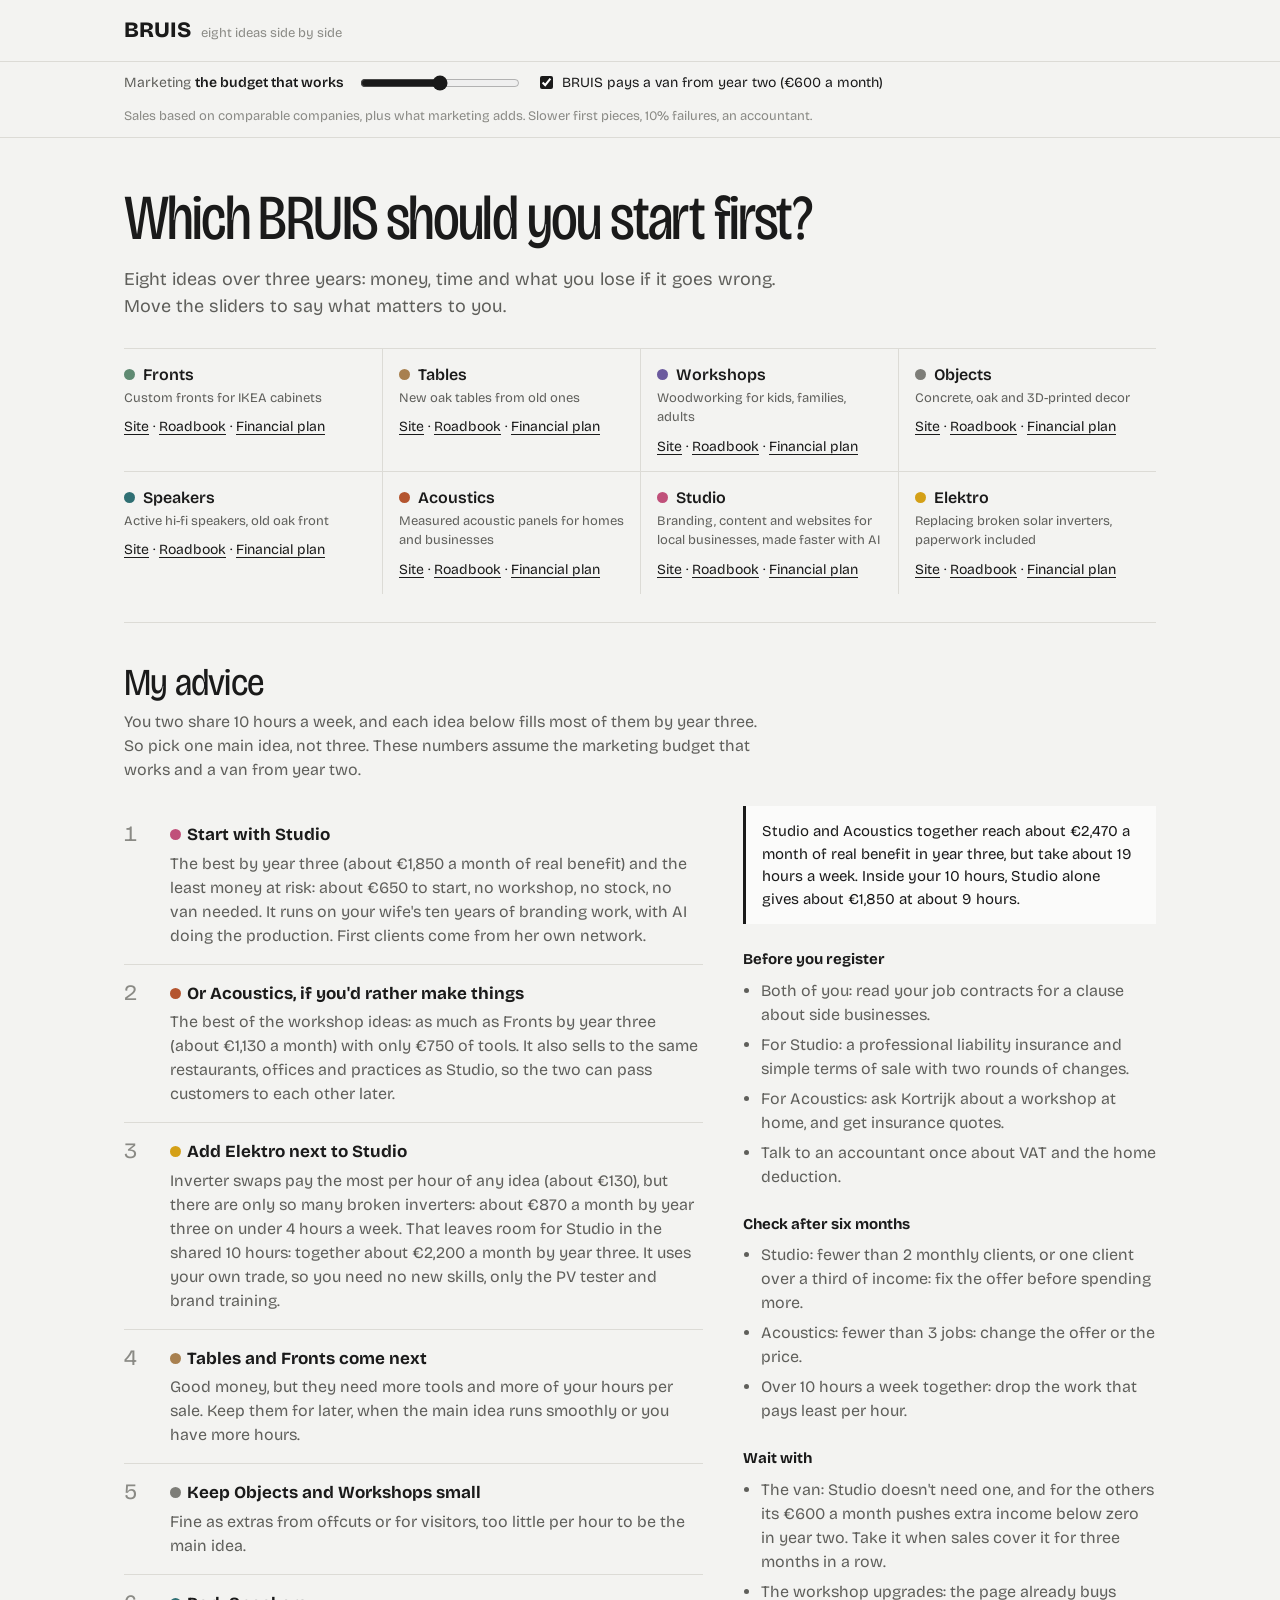
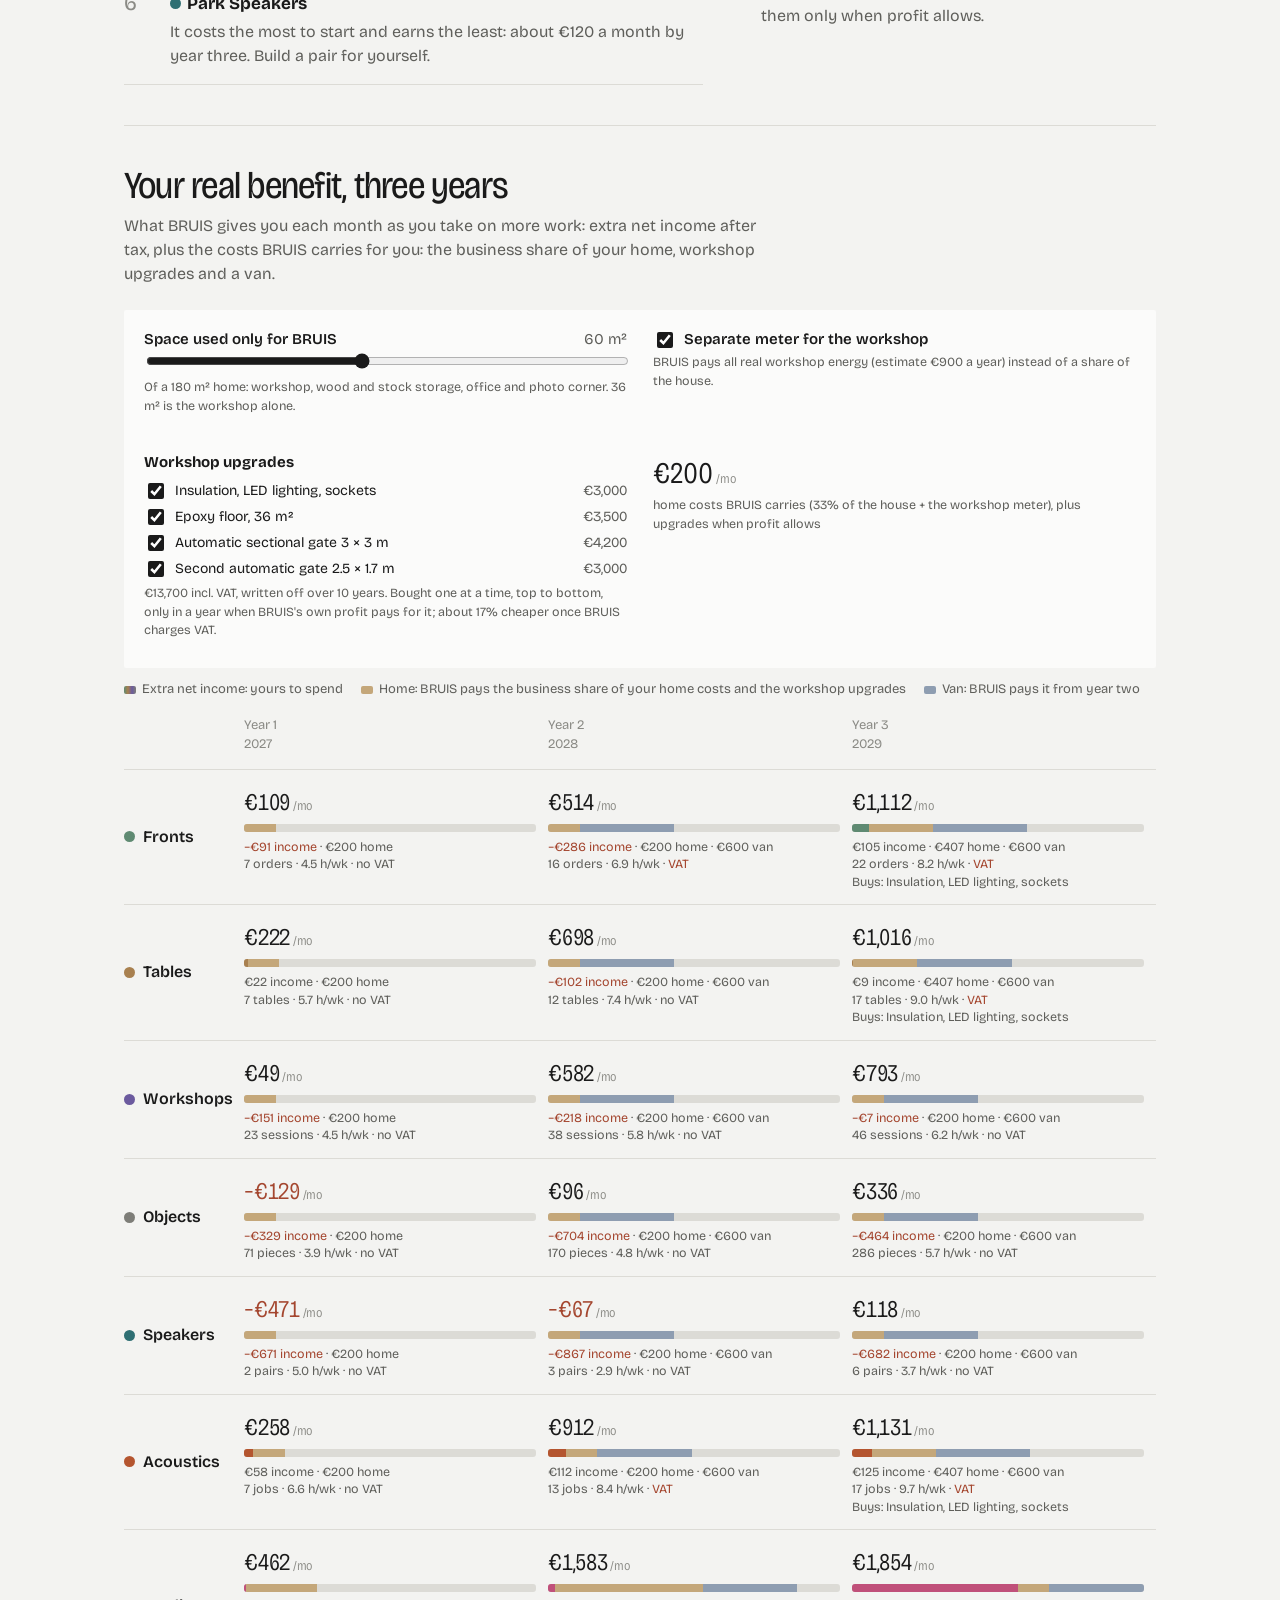
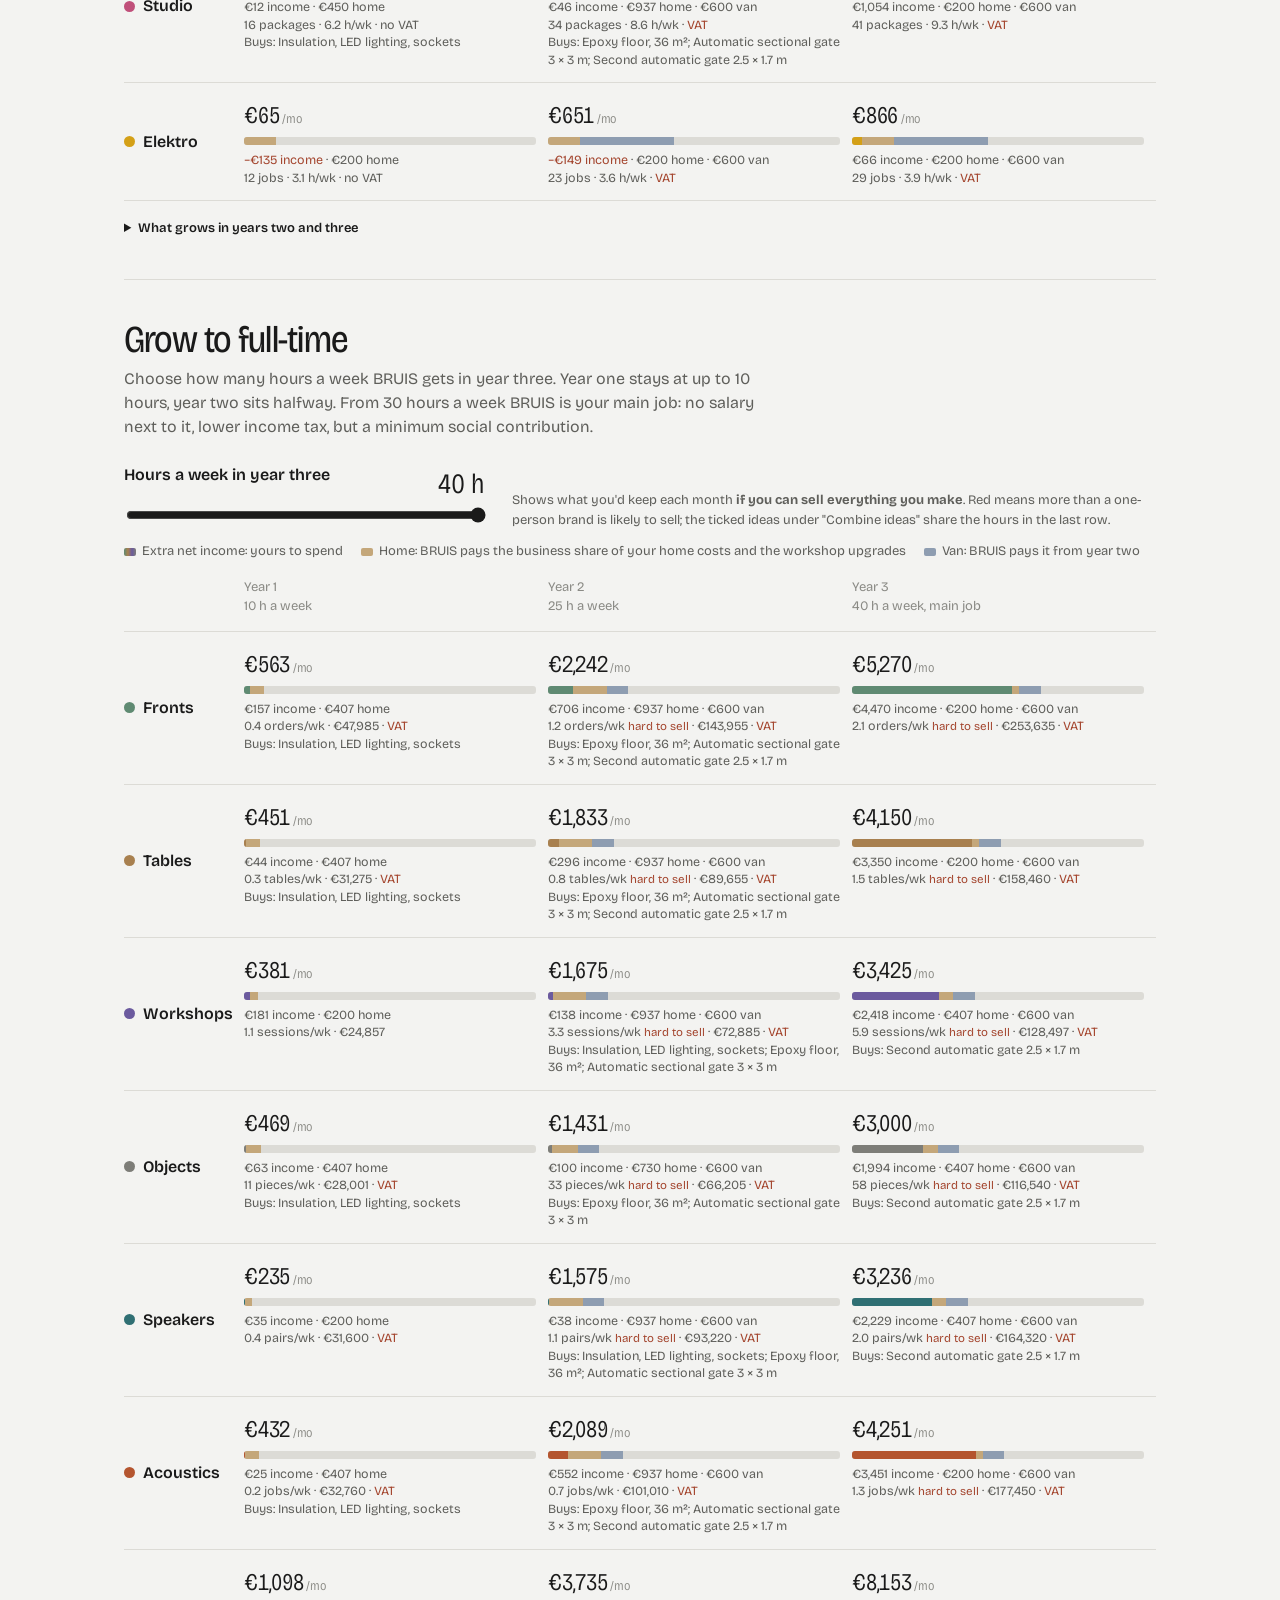
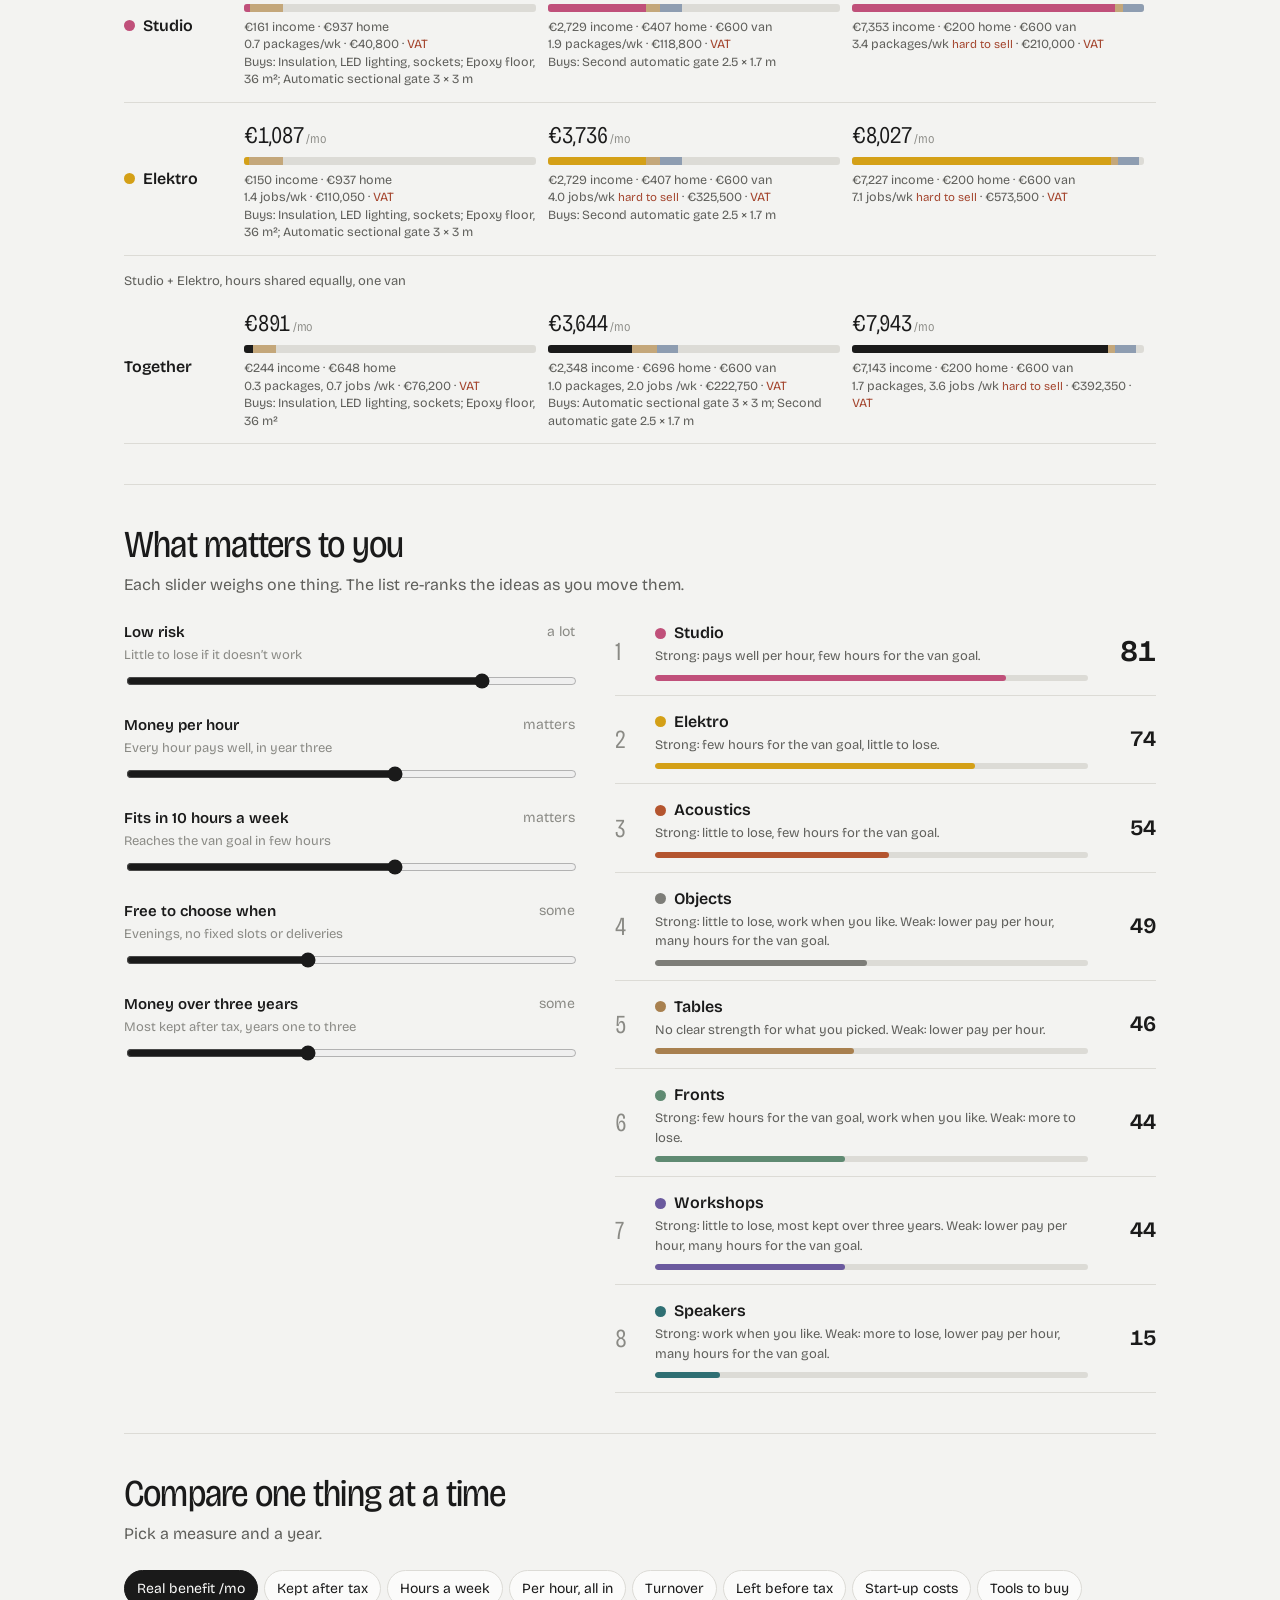
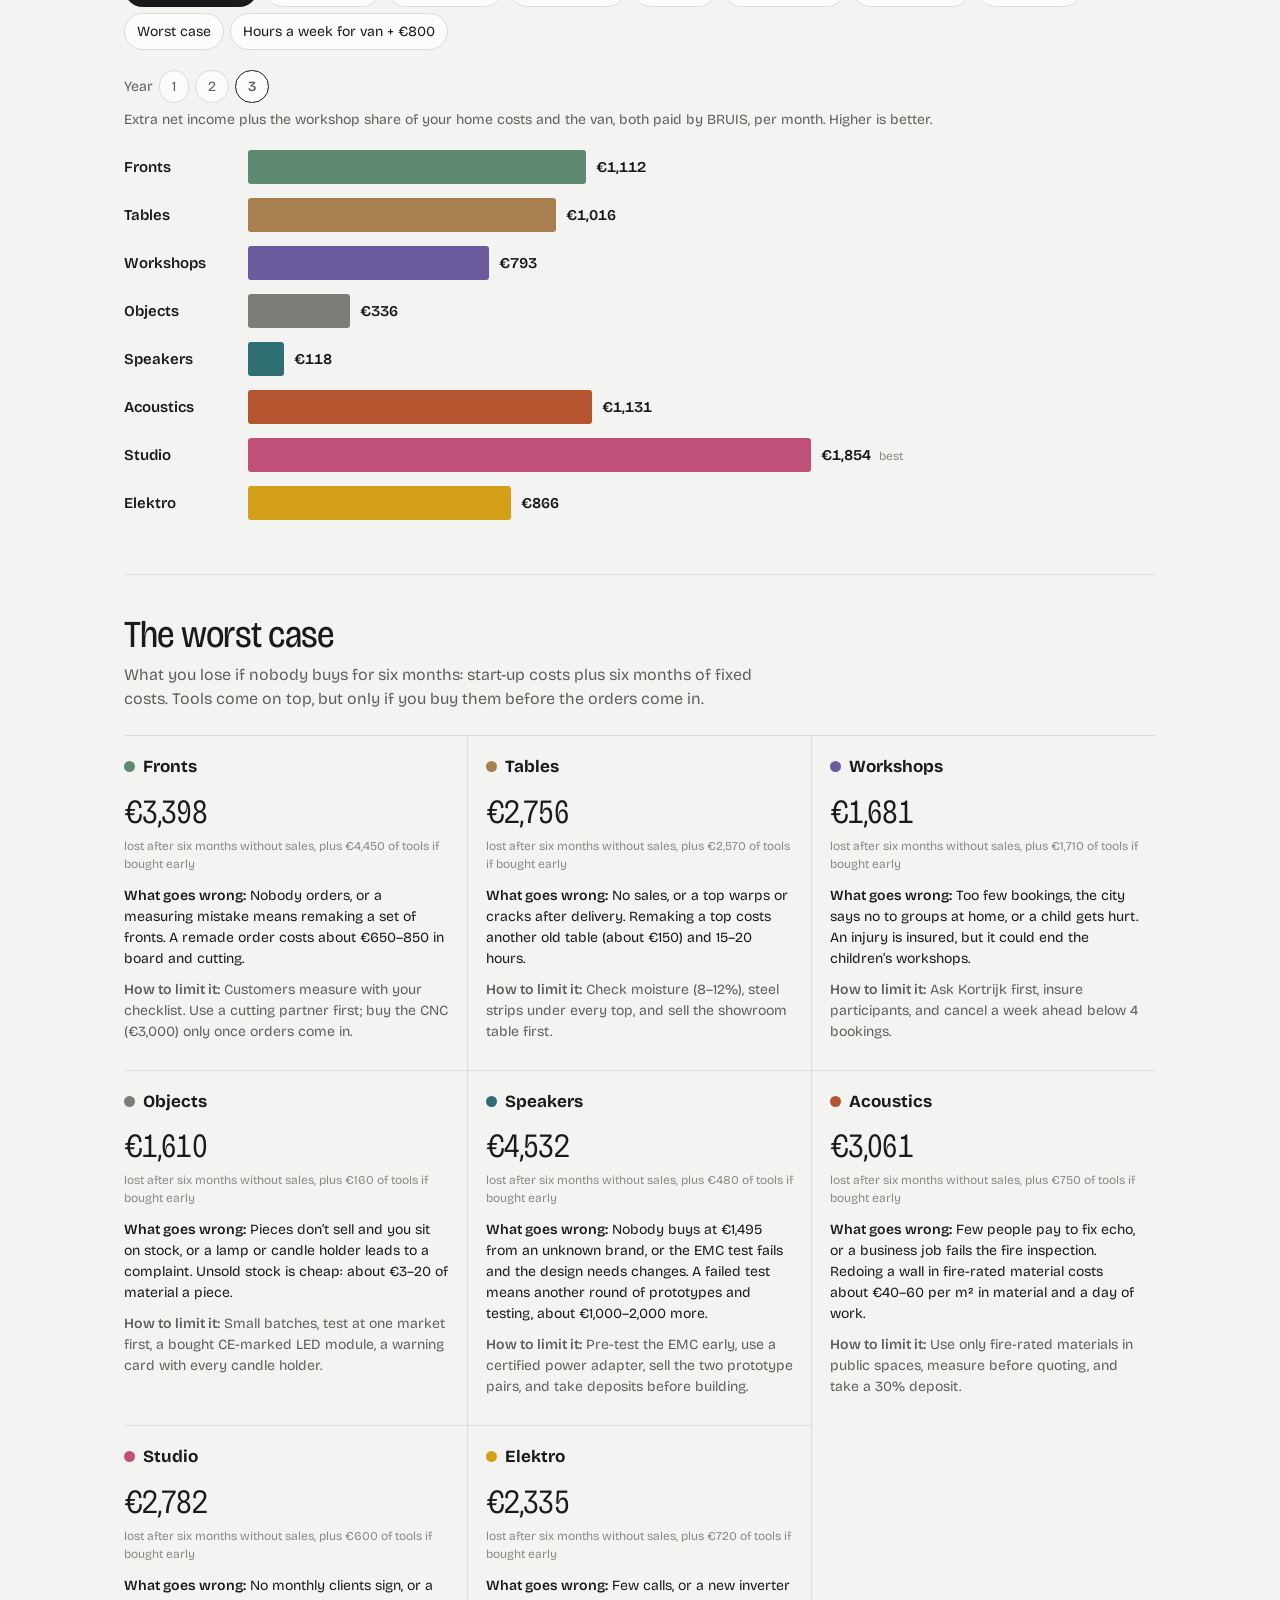
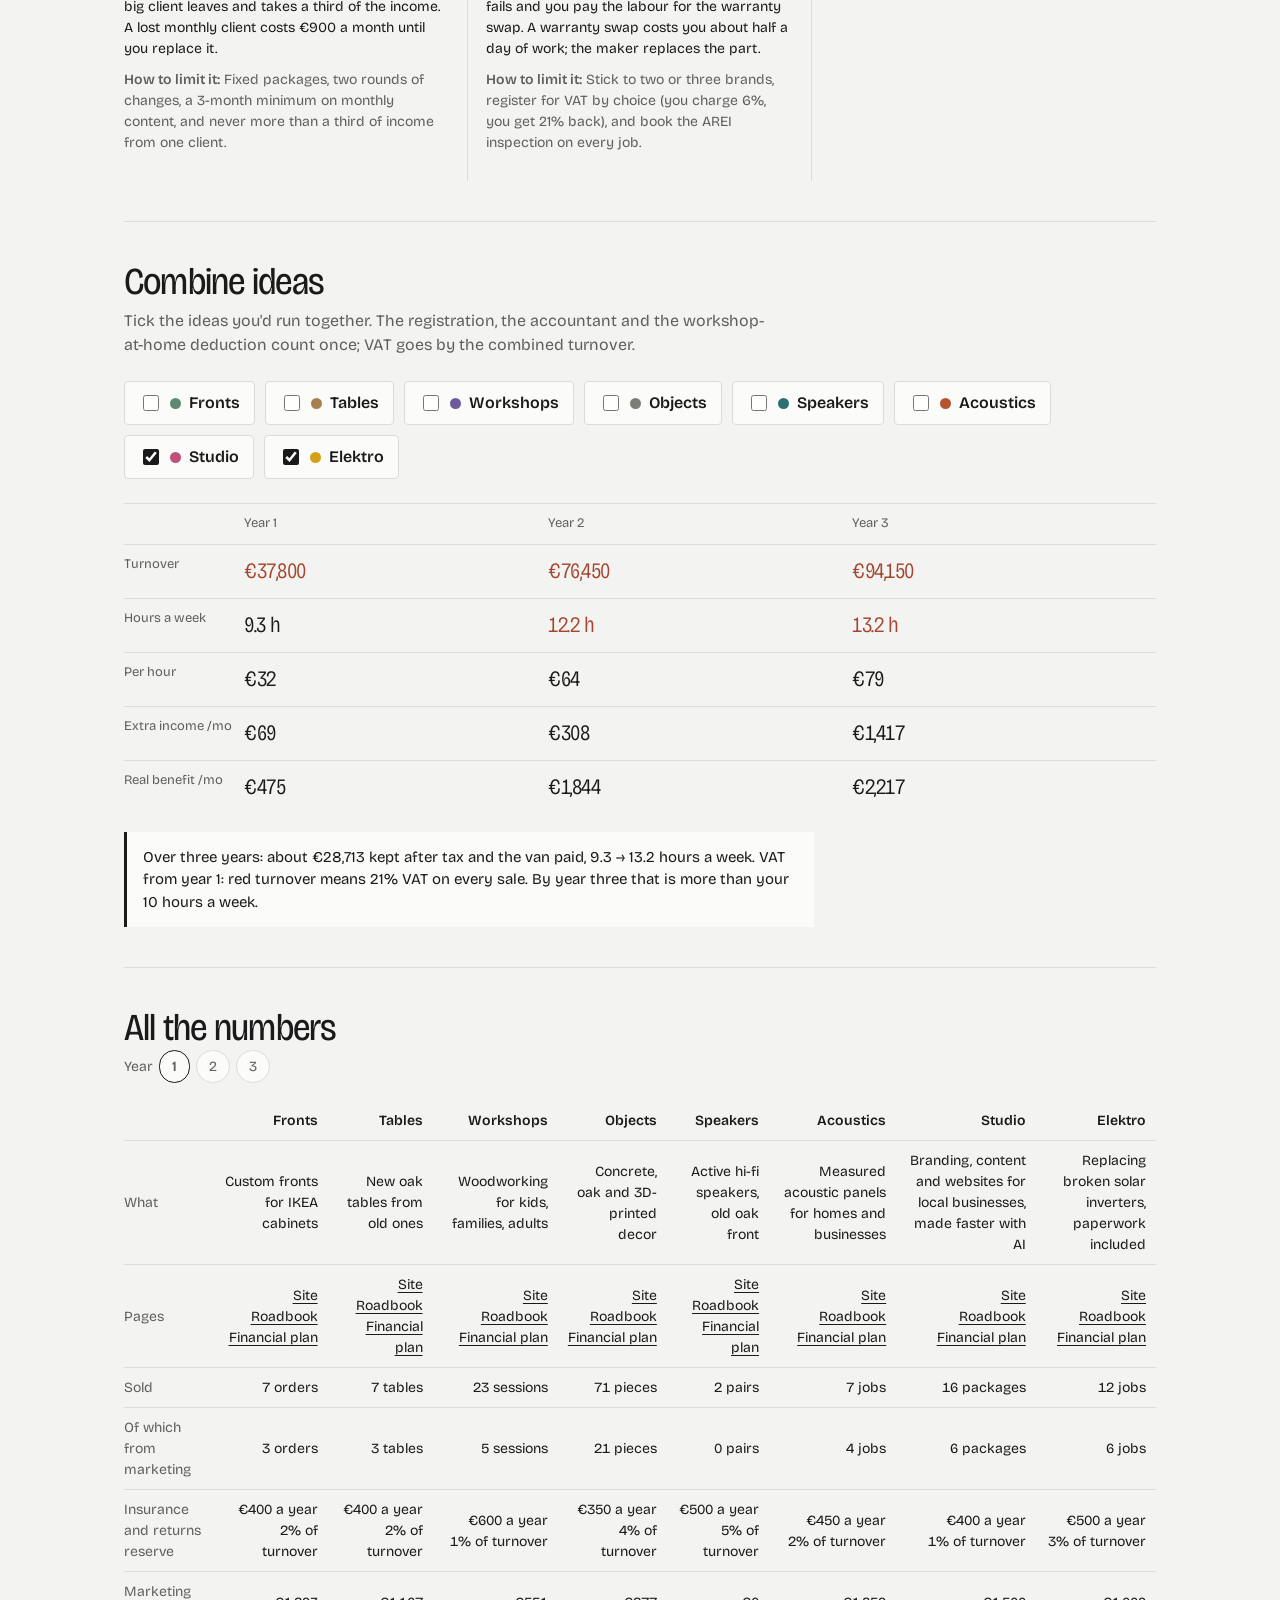
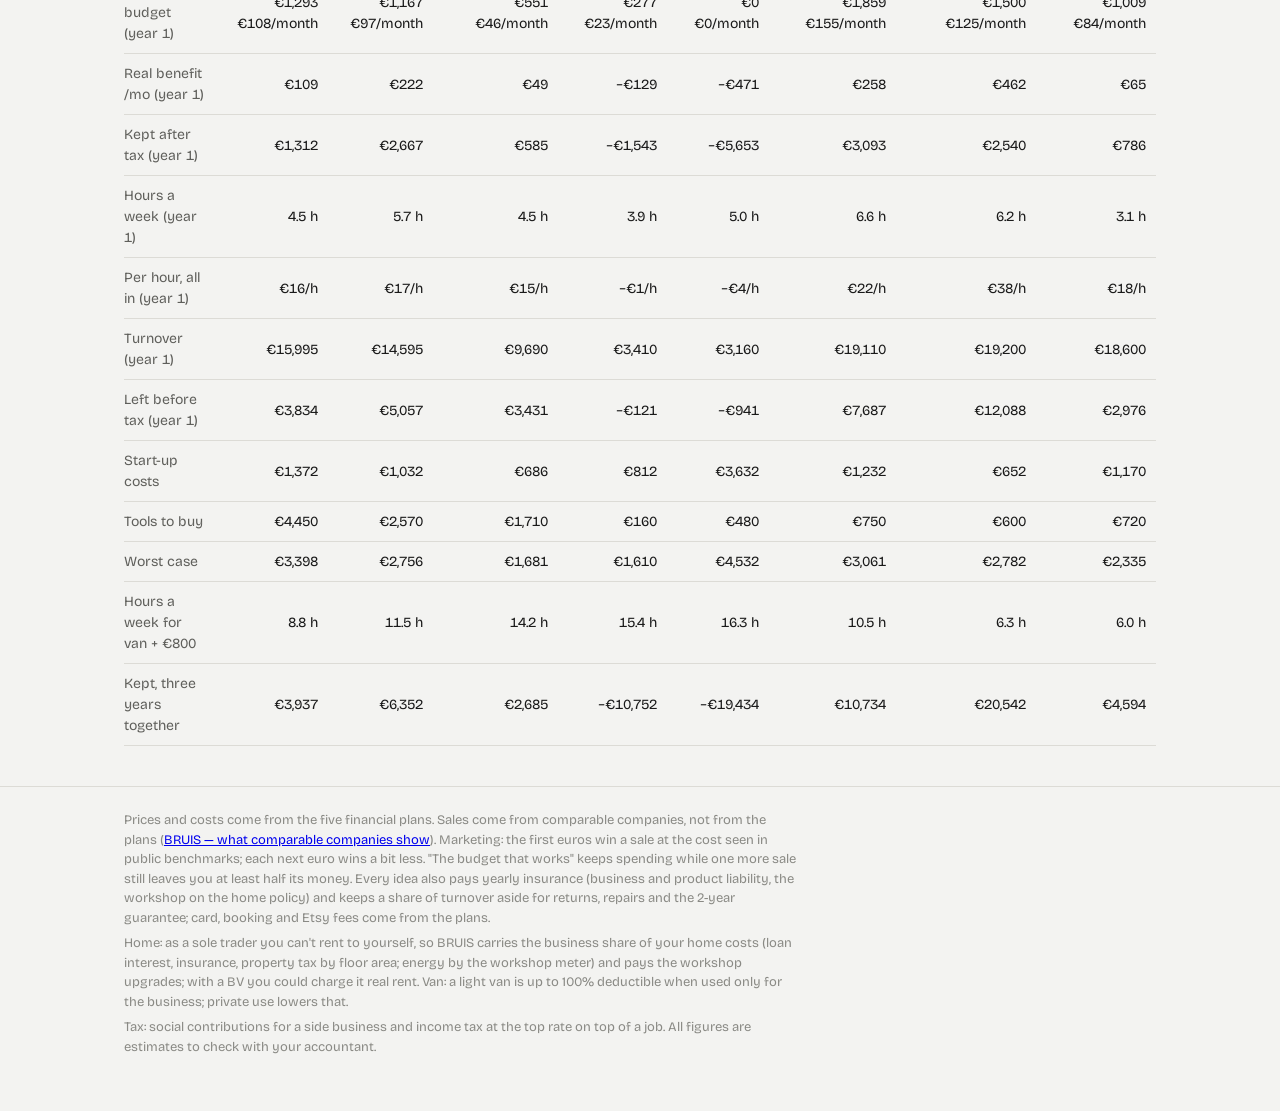
==== commit 24007b97: "Comparison: Studio + Elektro as the default combination Co-Authored-By: Claude Opus 5.5 <noreply@ant" ====
--- a/compare/index.html
+++ b/compare/index.html
@@ -653,7 +653,7 @@
 }
 
 /* ---------- combine ---------- */
-const picked = new Set(['fronts', 'objects']);
+const picked = new Set(['studio', 'elektro']);
 function combo() {
   const el = document.getElementById('combo');
   el.innerHTML = IDEAS.map(i => `<label><input type="checkbox" value="${i.id}" ${picked.has(i.id) ? 'checked' : ''}><i class="dot" style="background:${COL(i.id)}"></i>${i.name}</label>`).join('');
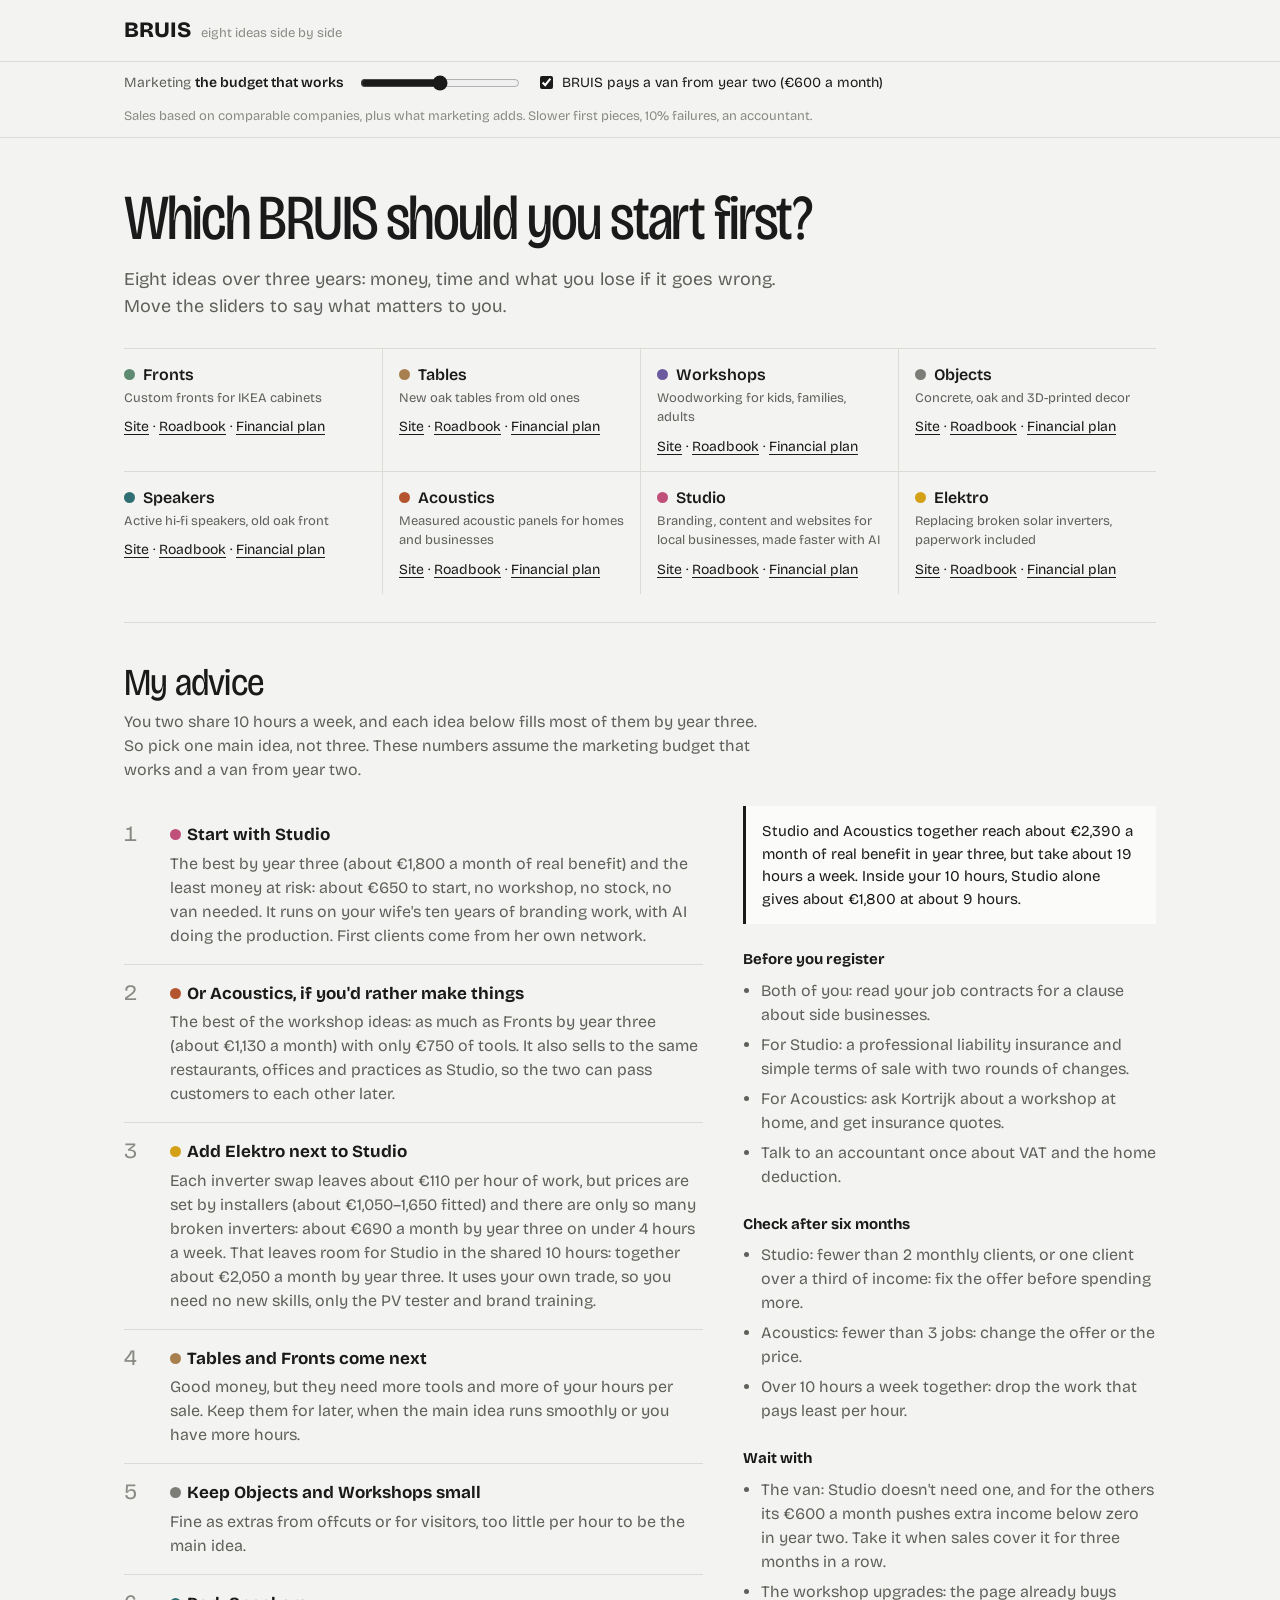
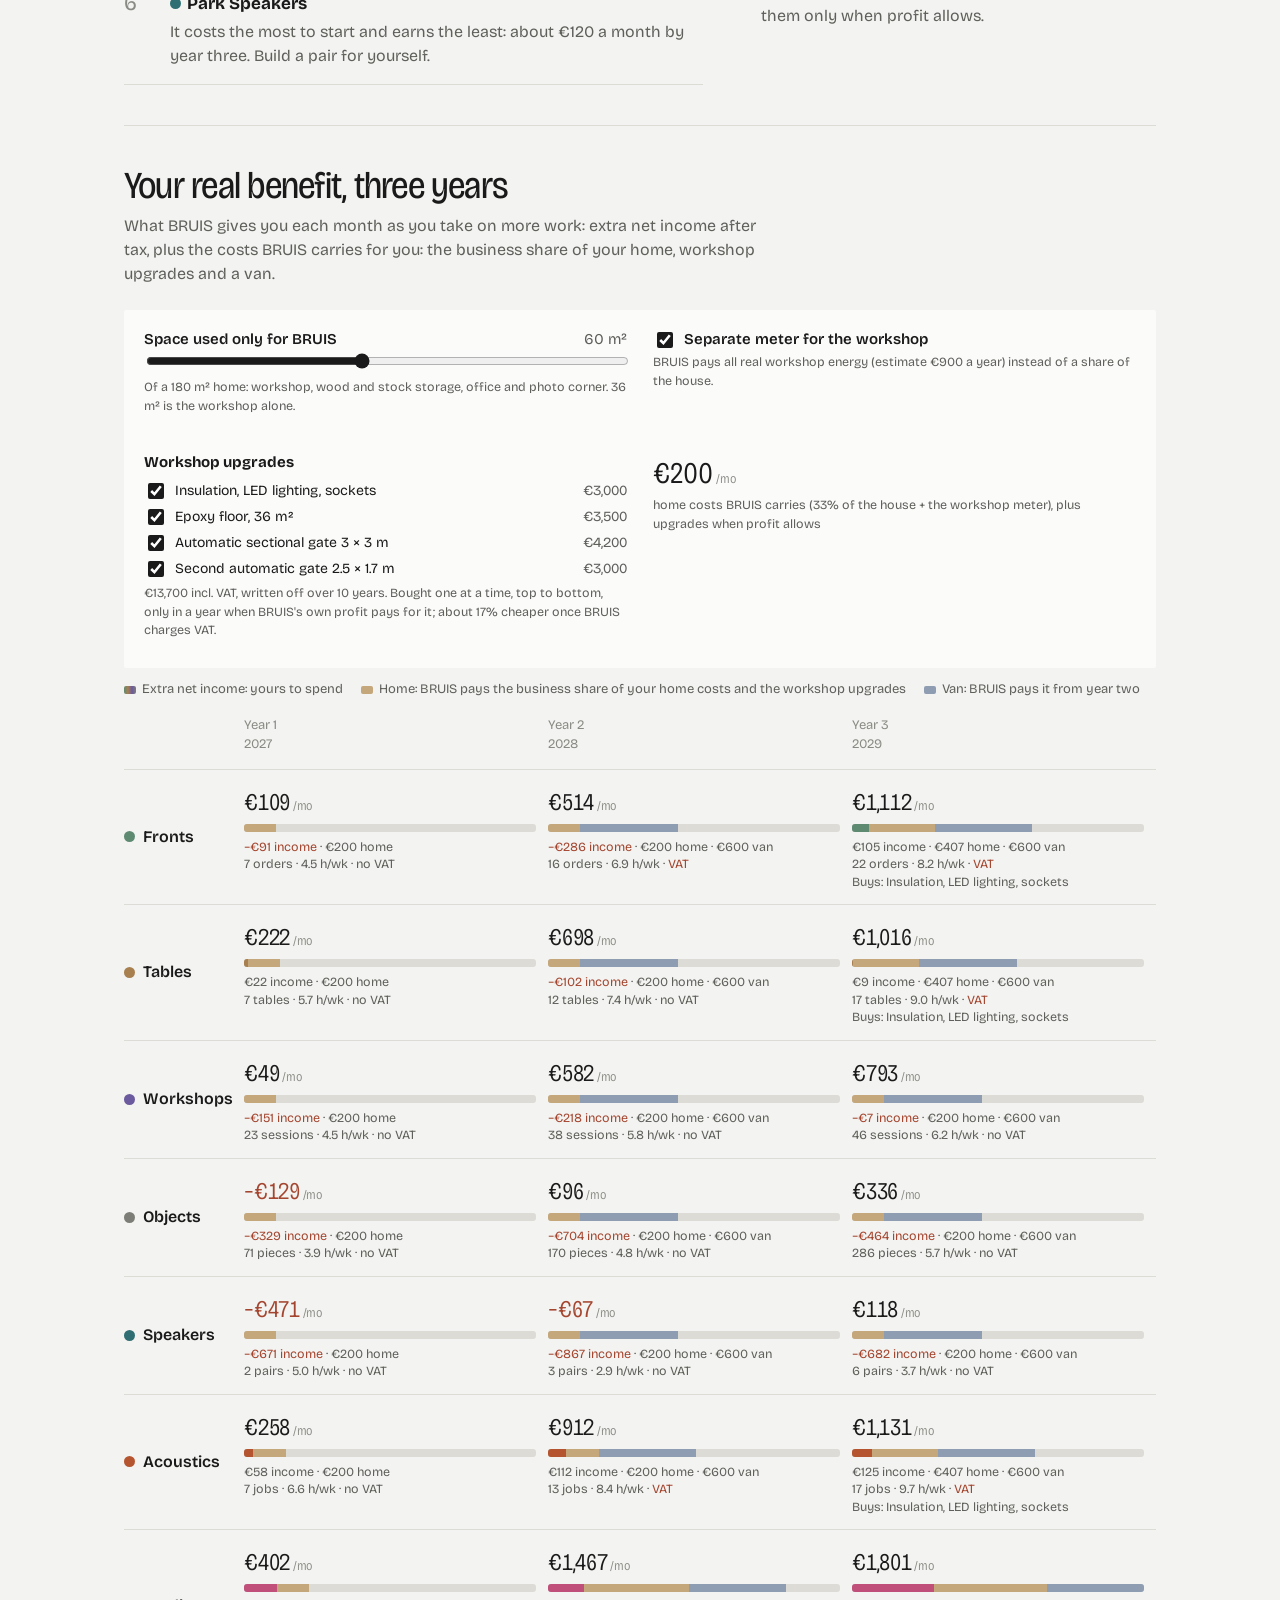
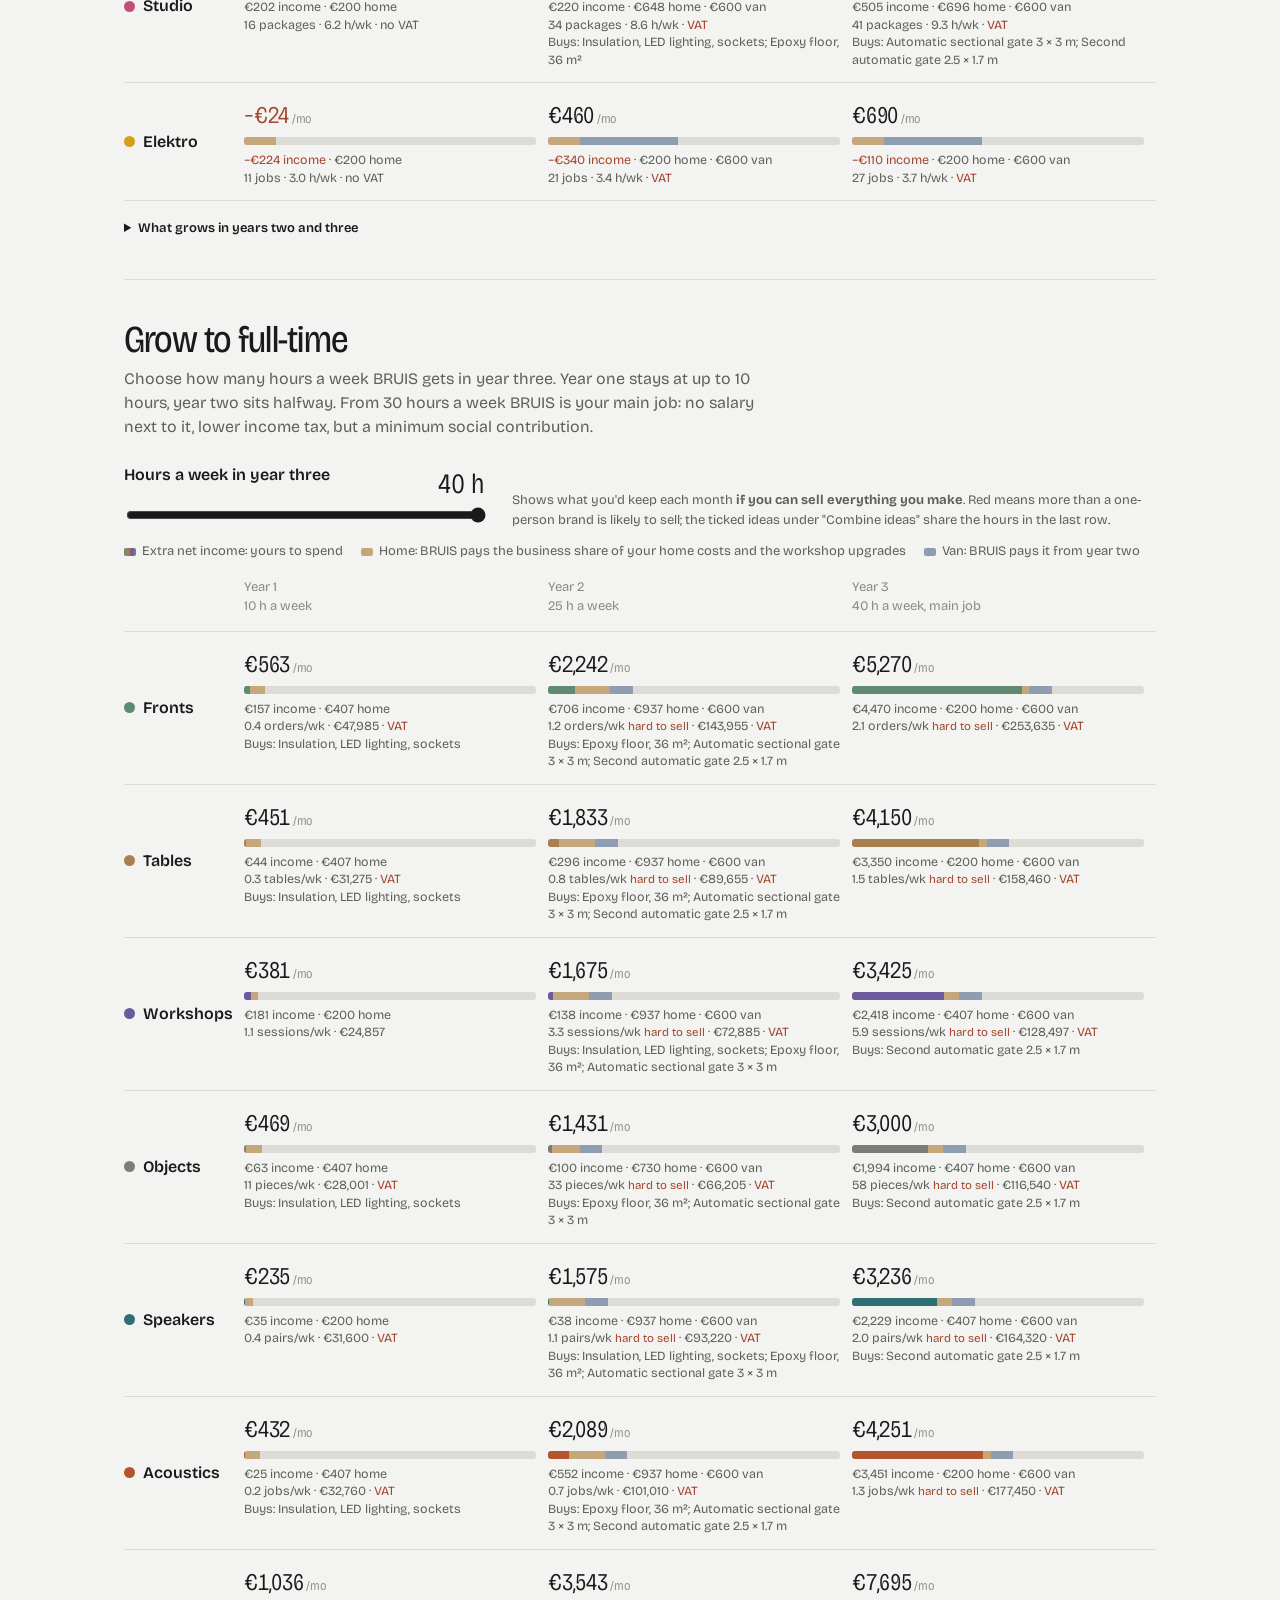
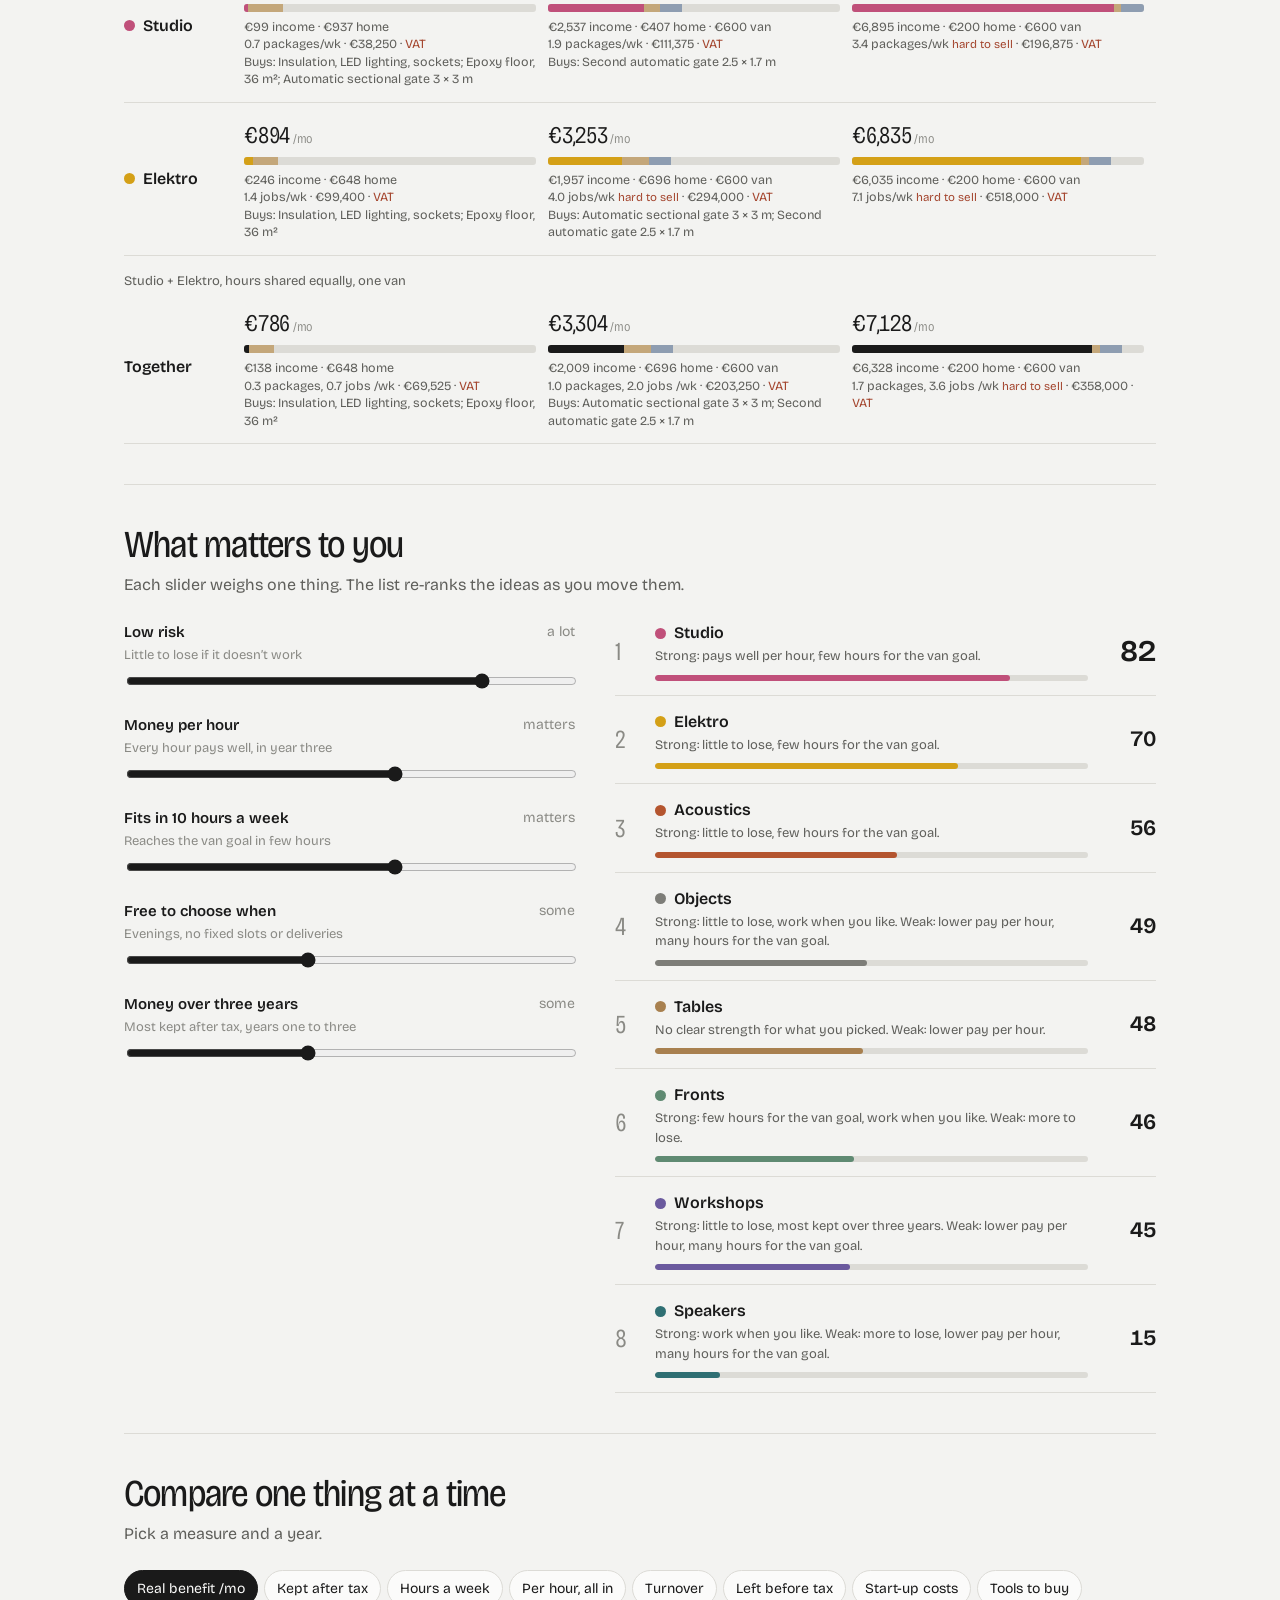
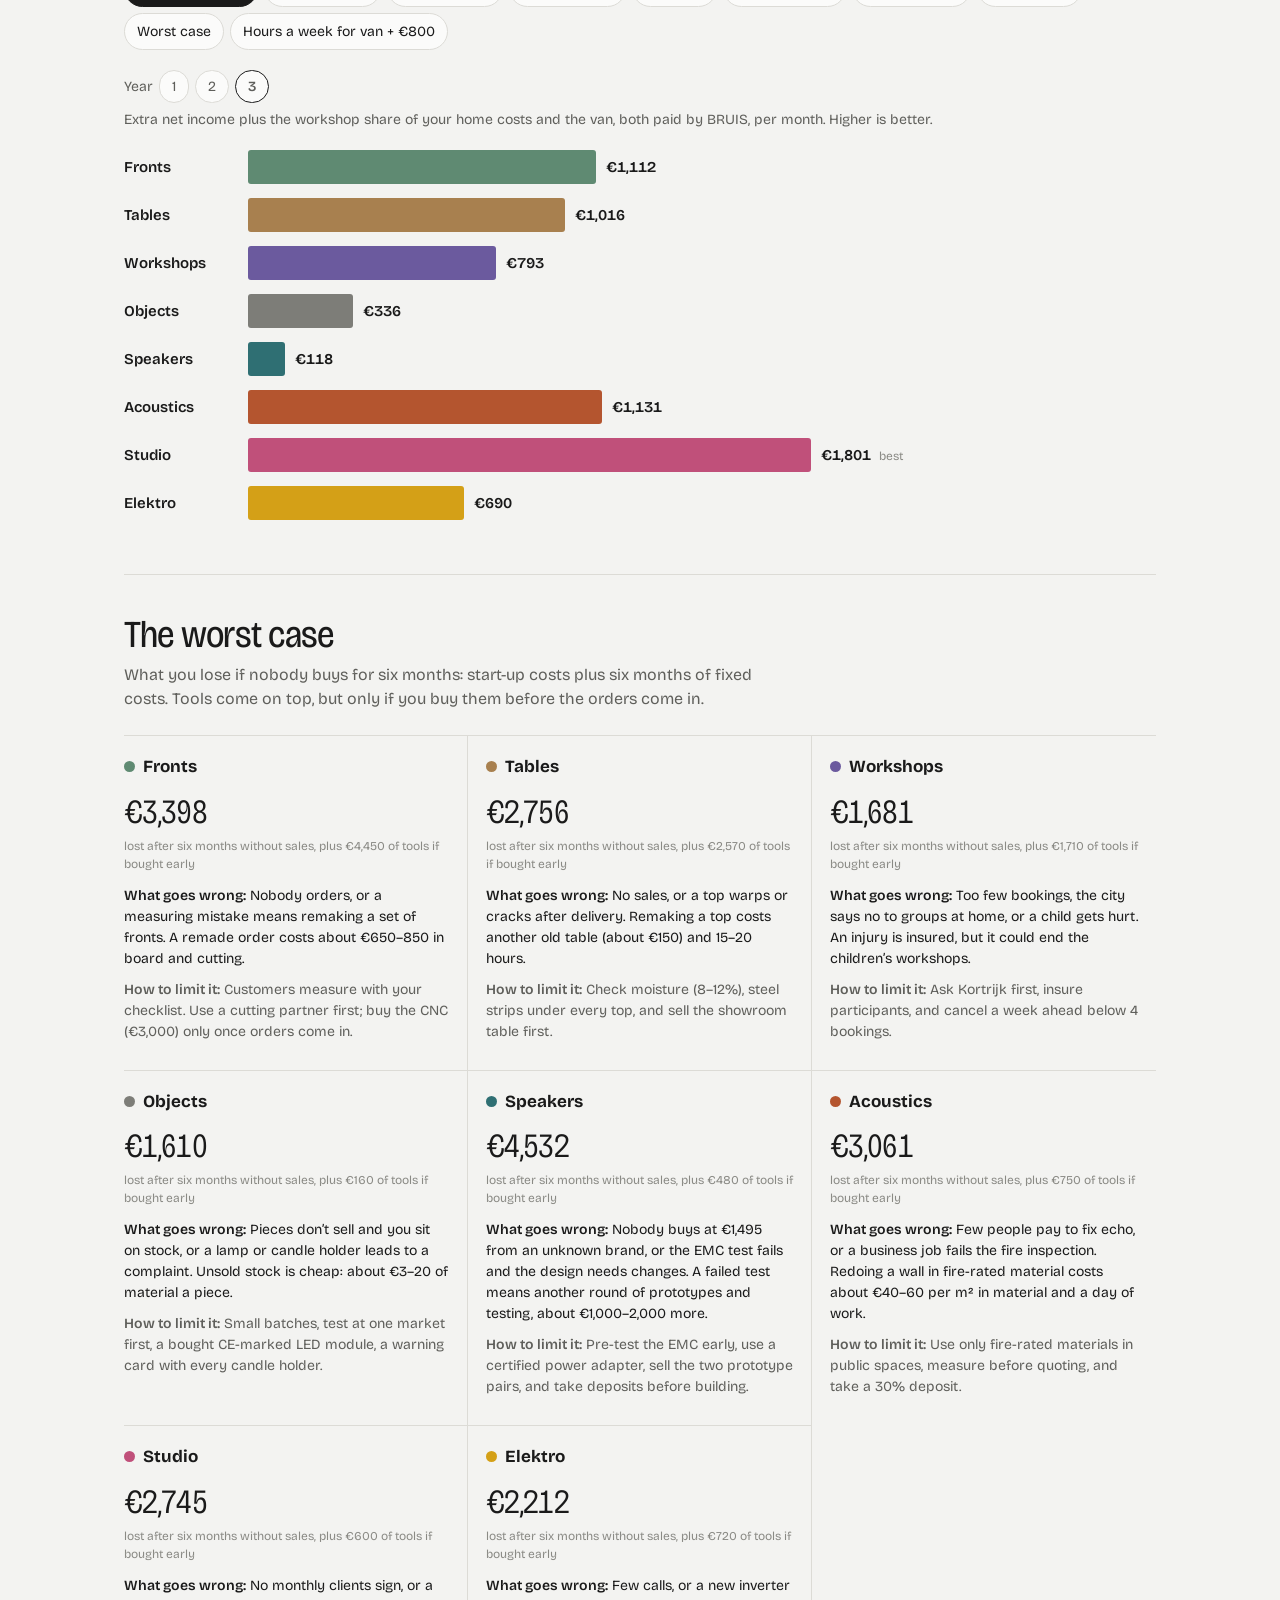
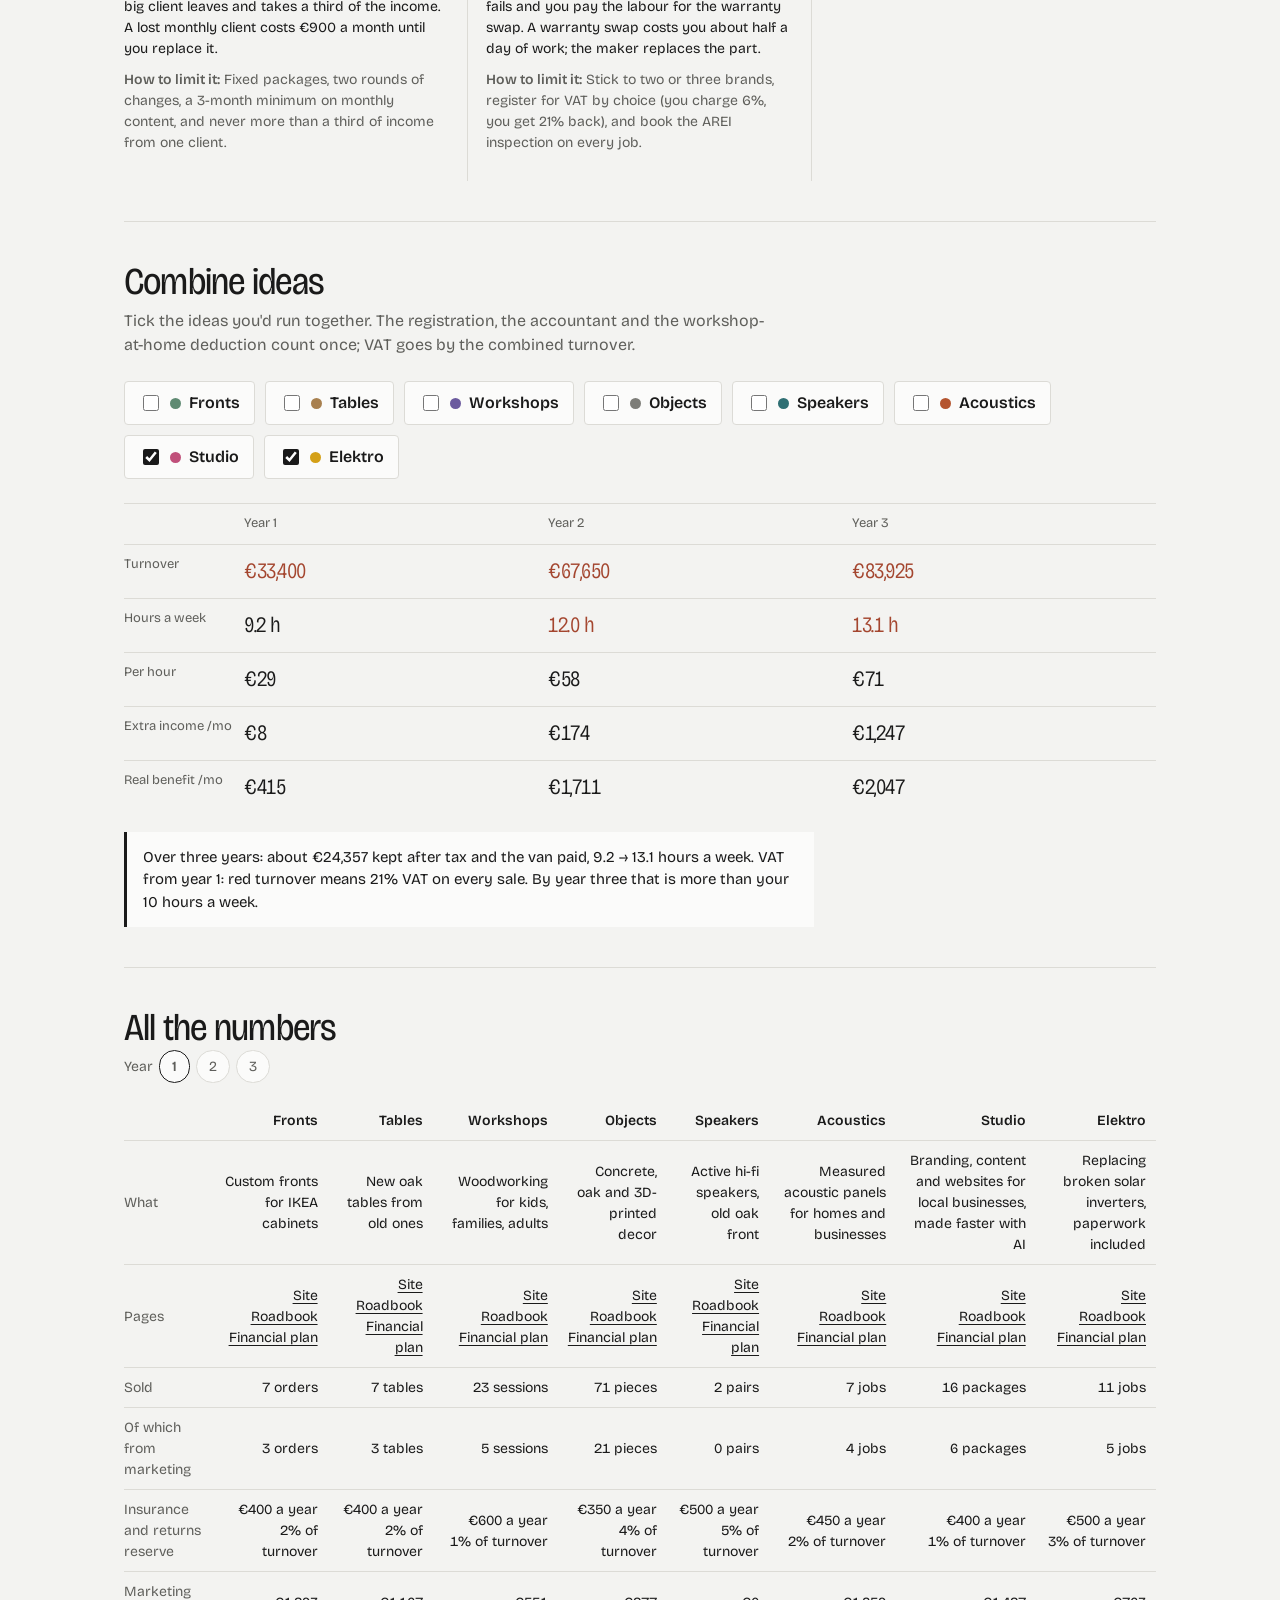
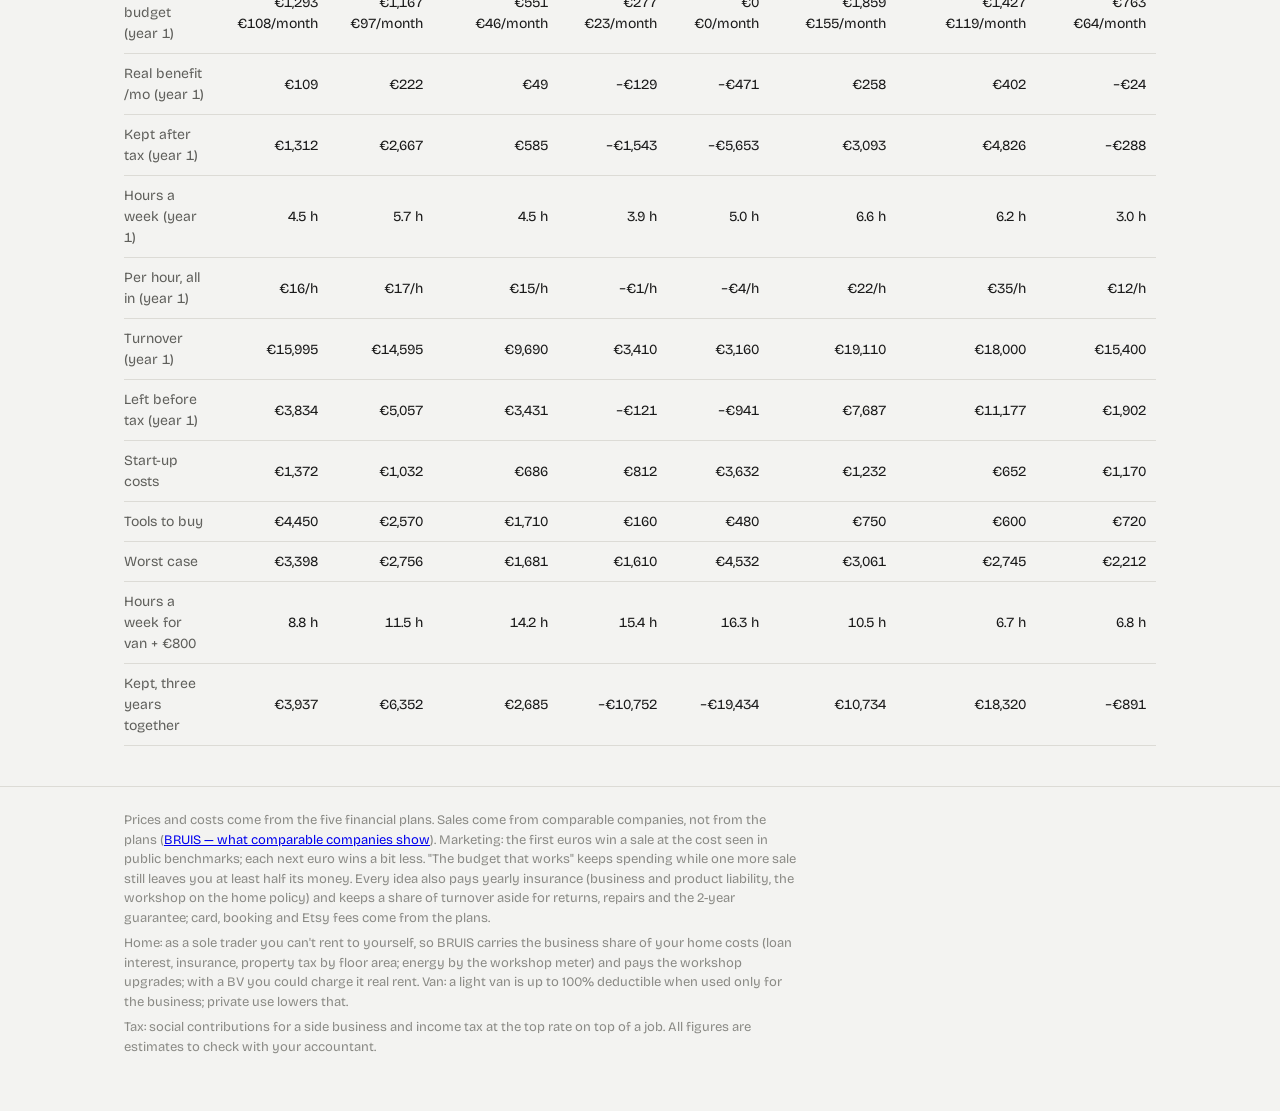
==== commit f12e198e: "Check Studio and Elektro against real companies: lower Brand starter and inverter prices Co-Authored" ====
--- a/compare/index.html
+++ b/compare/index.html
@@ -233,15 +233,15 @@
     <p class="sub">You two share 10 hours a week, and each idea below fills most of them by year three. So pick one main idea, not three. These numbers assume the marketing budget that works and a van from year two.</p>
     <div class="advice">
       <ol class="steps">
-        <li><div><b><i class="dot" style="background:var(--studio)"></i>Start with Studio</b><p>The best by year three (about €1,850 a month of real benefit) and the least money at risk: about €650 to start, no workshop, no stock, no van needed. It runs on your wife's ten years of branding work, with AI doing the production. First clients come from her own network.</p></div></li>
+        <li><div><b><i class="dot" style="background:var(--studio)"></i>Start with Studio</b><p>The best by year three (about €1,800 a month of real benefit) and the least money at risk: about €650 to start, no workshop, no stock, no van needed. It runs on your wife's ten years of branding work, with AI doing the production. First clients come from her own network.</p></div></li>
         <li><div><b><i class="dot" style="background:var(--acoustics)"></i>Or Acoustics, if you'd rather make things</b><p>The best of the workshop ideas: as much as Fronts by year three (about €1,130 a month) with only €750 of tools. It also sells to the same restaurants, offices and practices as Studio, so the two can pass customers to each other later.</p></div></li>
-        <li><div><b><i class="dot" style="background:var(--elektro)"></i>Add Elektro next to Studio</b><p>Inverter swaps pay the most per hour of any idea (about €130), but there are only so many broken inverters: about €870 a month by year three on under 4 hours a week. That leaves room for Studio in the shared 10 hours: together about €2,200 a month by year three. It uses your own trade, so you need no new skills, only the PV tester and brand training.</p></div></li>
+        <li><div><b><i class="dot" style="background:var(--elektro)"></i>Add Elektro next to Studio</b><p>Each inverter swap leaves about €110 per hour of work, but prices are set by installers (about €1,050–1,650 fitted) and there are only so many broken inverters: about €690 a month by year three on under 4 hours a week. That leaves room for Studio in the shared 10 hours: together about €2,050 a month by year three. It uses your own trade, so you need no new skills, only the PV tester and brand training.</p></div></li>
         <li><div><b><i class="dot" style="background:var(--tables)"></i>Tables and Fronts come next</b><p>Good money, but they need more tools and more of your hours per sale. Keep them for later, when the main idea runs smoothly or you have more hours.</p></div></li>
         <li><div><b><i class="dot" style="background:var(--objects)"></i>Keep Objects and Workshops small</b><p>Fine as extras from offcuts or for visitors, too little per hour to be the main idea.</p></div></li>
         <li><div><b><i class="dot" style="background:var(--speakers)"></i>Park Speakers</b><p>It costs the most to start and earns the least: about €120 a month by year three. Build a pair for yourself.</p></div></li>
       </ol>
       <div class="side">
-        <div class="verdict">Studio and Acoustics together reach about €2,470 a month of real benefit in year three, but take about 19 hours a week. Inside your 10 hours, Studio alone gives about €1,850 at about 9 hours.</div>
+        <div class="verdict">Studio and Acoustics together reach about €2,390 a month of real benefit in year three, but take about 19 hours a week. Inside your 10 hours, Studio alone gives about €1,800 at about 9 hours.</div>
         <h3>Before you register</h3>
         <ul>
           <li>Both of you: read your job contracts for a clause about side businesses.</li>
@@ -424,7 +424,7 @@
     extra: 'Redoing a wall in fire-rated material costs about €40–60 per m² in material and a day of work.',
     limit: 'Use only fire-rated materials in public spaces, measure before quoting, and take a 30% deposit.' },
   { id: 'studio', name: 'Studio', what: 'Branding, content and websites for local businesses, made faster with AI', unit: 'packages',
-    turnUnit: 1200, left: 1175, vatK: 1, hUnit: 10.1, adminMo: 6, fixedMo: 180, extraFix: 0, extraH: 0, devH: 40,
+    turnUnit: 1125, left: 1106, vatK: 1, hUnit: 10.1, adminMo: 6, fixedMo: 180, extraFix: 0, extraH: 0, devH: 40,
     startup: 652, tools: 600, toolSave: 0, wYears: 3, small: 300,
     org: [10, 24, 32], cap: [8, 14, 12], cac: 150, toolYear: { real: 1 }, flex: 0.5,
     grow: 'A package is one month of content (€900) or a share of a brand or website project (€2,500–3,500). Year 3: three monthly clients and a project every two months, which fills the shared 10 hours.',
@@ -432,7 +432,7 @@
     extra: 'A lost monthly client costs €900 a month until you replace it.',
     limit: 'Fixed packages, two rounds of changes, a 3-month minimum on monthly content, and never more than a third of income from one client.' },
   { id: 'elektro', name: 'Elektro', what: 'Replacing broken solar inverters, paperwork included', unit: 'jobs',
-    turnUnit: 1550, left: 584, vatK: 1, hUnit: 4.5, adminMo: 6, fixedMo: 60, extraFix: 0, extraH: 0, devH: 20,
+    turnUnit: 1400, left: 495, vatK: 1, hUnit: 4.5, adminMo: 6, fixedMo: 60, extraFix: 0, extraH: 0, devH: 20,
     startup: 1170, tools: 720, toolSave: 0, wYears: 5, small: 300,
     org: [6, 12, 16], cap: [12, 20, 24], cac: 120, toolYear: { real: 1 }, flex: 0.7,
     grow: 'Word of mouth, estate agents and Google ads for "inverter broken". Year 3: about 3 jobs a month, with time left for inspection fixes.',
@@ -452,7 +452,7 @@
   studio: { ins: 400, res: 0.01, fixedMo: 180 },
   elektro: { ins: 500, res: 0.03, fixedMo: 60 } };
 IDEAS.forEach(i => { const a = ADDED[i.id]; i.ins = a.ins; i.res = a.res; i.fixedMo = a.fixedMo; i.extraFix += a.ins; i.left -= i.turnUnit * a.res; });
-const LINKS = {fronts: { site: 'https://claude.ai/artifact/Tc6UC5ZcFp6XLm8RLnDVMx', road: 'https://claude.ai/artifact/XxtHQCPJ8nLRT35rMg5ast', plan: 'https://claude.ai/artifact/8qeEBFpPbccb2s1rvuYJTw' }, tables: { site: 'https://claude.ai/artifact/T2oqdE58pfwEdyjtS8i3K1', road: 'https://claude.ai/artifact/9N8ZcwptFzEesuWFNni7Eo', plan: 'https://claude.ai/artifact/Dr1k7qUhT6e2rRFs4wDV8T' }, workshops: { site: 'https://claude.ai/artifact/8D48bM9VkNdHRa1CaTxndv', road: 'https://claude.ai/artifact/W1zvtcXTRKGFNJur8pT6zm', plan: 'https://claude.ai/artifact/9fcFeTgGchC5VfwiJB7m6v' }, objects: { site: 'https://claude.ai/artifact/YEuEXJzCFmmT4pMdZGJPcY', road: 'https://claude.ai/artifact/3Tc3YpTKqzmNacSNdb5yt6', plan: 'https://claude.ai/artifact/BGtVRwHDMFwTrwTA1DbCFG' }, speakers: { site: 'https://claude.ai/artifact/PuTq1iLUbk59E7j9Jyyx9y', road: 'https://claude.ai/artifact/BQUV687GrnAYQMJcuoUjt7', plan: 'https://claude.ai/artifact/VMC5fg3FKyaEMdjvK64gwz' }, acoustics: { site: 'https://claude.ai/artifact/1jEBFLAQEQPGgs4cbPqbxB', road: '#', plan: 'https://claude.ai/artifact/3gH1tfty1Tc3cEVuxdQmFn' }, studio: { site: 'https://claude.ai/artifact/S2YRqiTQ3mFCDyMTWdeTE6', road: '#', plan: 'https://claude.ai/artifact/7xS4NUHYjeRendxFDWrHz8' }, elektro: { site: 'https://claude.ai/artifact/EuivK4hGWBj7uUGbWTofFe', road: '#', plan: 'https://claude.ai/artifact/WaTgoMdGybMjUh6XztCXB5' }};
+const LINKS = {fronts: { site: 'https://claude.ai/artifact/Tc6UC5ZcFp6XLm8RLnDVMx', road: 'https://claude.ai/artifact/XxtHQCPJ8nLRT35rMg5ast', plan: 'https://claude.ai/artifact/8qeEBFpPbccb2s1rvuYJTw' }, tables: { site: 'https://claude.ai/artifact/T2oqdE58pfwEdyjtS8i3K1', road: 'https://claude.ai/artifact/9N8ZcwptFzEesuWFNni7Eo', plan: 'https://claude.ai/artifact/Dr1k7qUhT6e2rRFs4wDV8T' }, workshops: { site: 'https://claude.ai/artifact/8D48bM9VkNdHRa1CaTxndv', road: 'https://claude.ai/artifact/W1zvtcXTRKGFNJur8pT6zm', plan: 'https://claude.ai/artifact/9fcFeTgGchC5VfwiJB7m6v' }, objects: { site: 'https://claude.ai/artifact/YEuEXJzCFmmT4pMdZGJPcY', road: 'https://claude.ai/artifact/3Tc3YpTKqzmNacSNdb5yt6', plan: 'https://claude.ai/artifact/BGtVRwHDMFwTrwTA1DbCFG' }, speakers: { site: 'https://claude.ai/artifact/PuTq1iLUbk59E7j9Jyyx9y', road: 'https://claude.ai/artifact/BQUV687GrnAYQMJcuoUjt7', plan: 'https://claude.ai/artifact/VMC5fg3FKyaEMdjvK64gwz' }, acoustics: { site: 'https://claude.ai/artifact/1jEBFLAQEQPGgs4cbPqbxB', road: 'https://claude.ai/artifact/SUkVntzVjvNoeBAnBWjhDy', plan: 'https://claude.ai/artifact/3gH1tfty1Tc3cEVuxdQmFn' }, studio: { site: 'https://claude.ai/artifact/S2YRqiTQ3mFCDyMTWdeTE6', road: '#', plan: 'https://claude.ai/artifact/7xS4NUHYjeRendxFDWrHz8' }, elektro: { site: 'https://claude.ai/artifact/EuivK4hGWBj7uUGbWTofFe', road: '#', plan: 'https://claude.ai/artifact/WaTgoMdGybMjUh6XztCXB5' }};
 let S = 'real', VANON = true, MK = 1;
 /* marketing: the first euros win a sale for "cac"; each next euro wins a bit less, up to "cap" extra sales a year.
    The budget that works stops where one more sale costs half of the money it leaves you. */
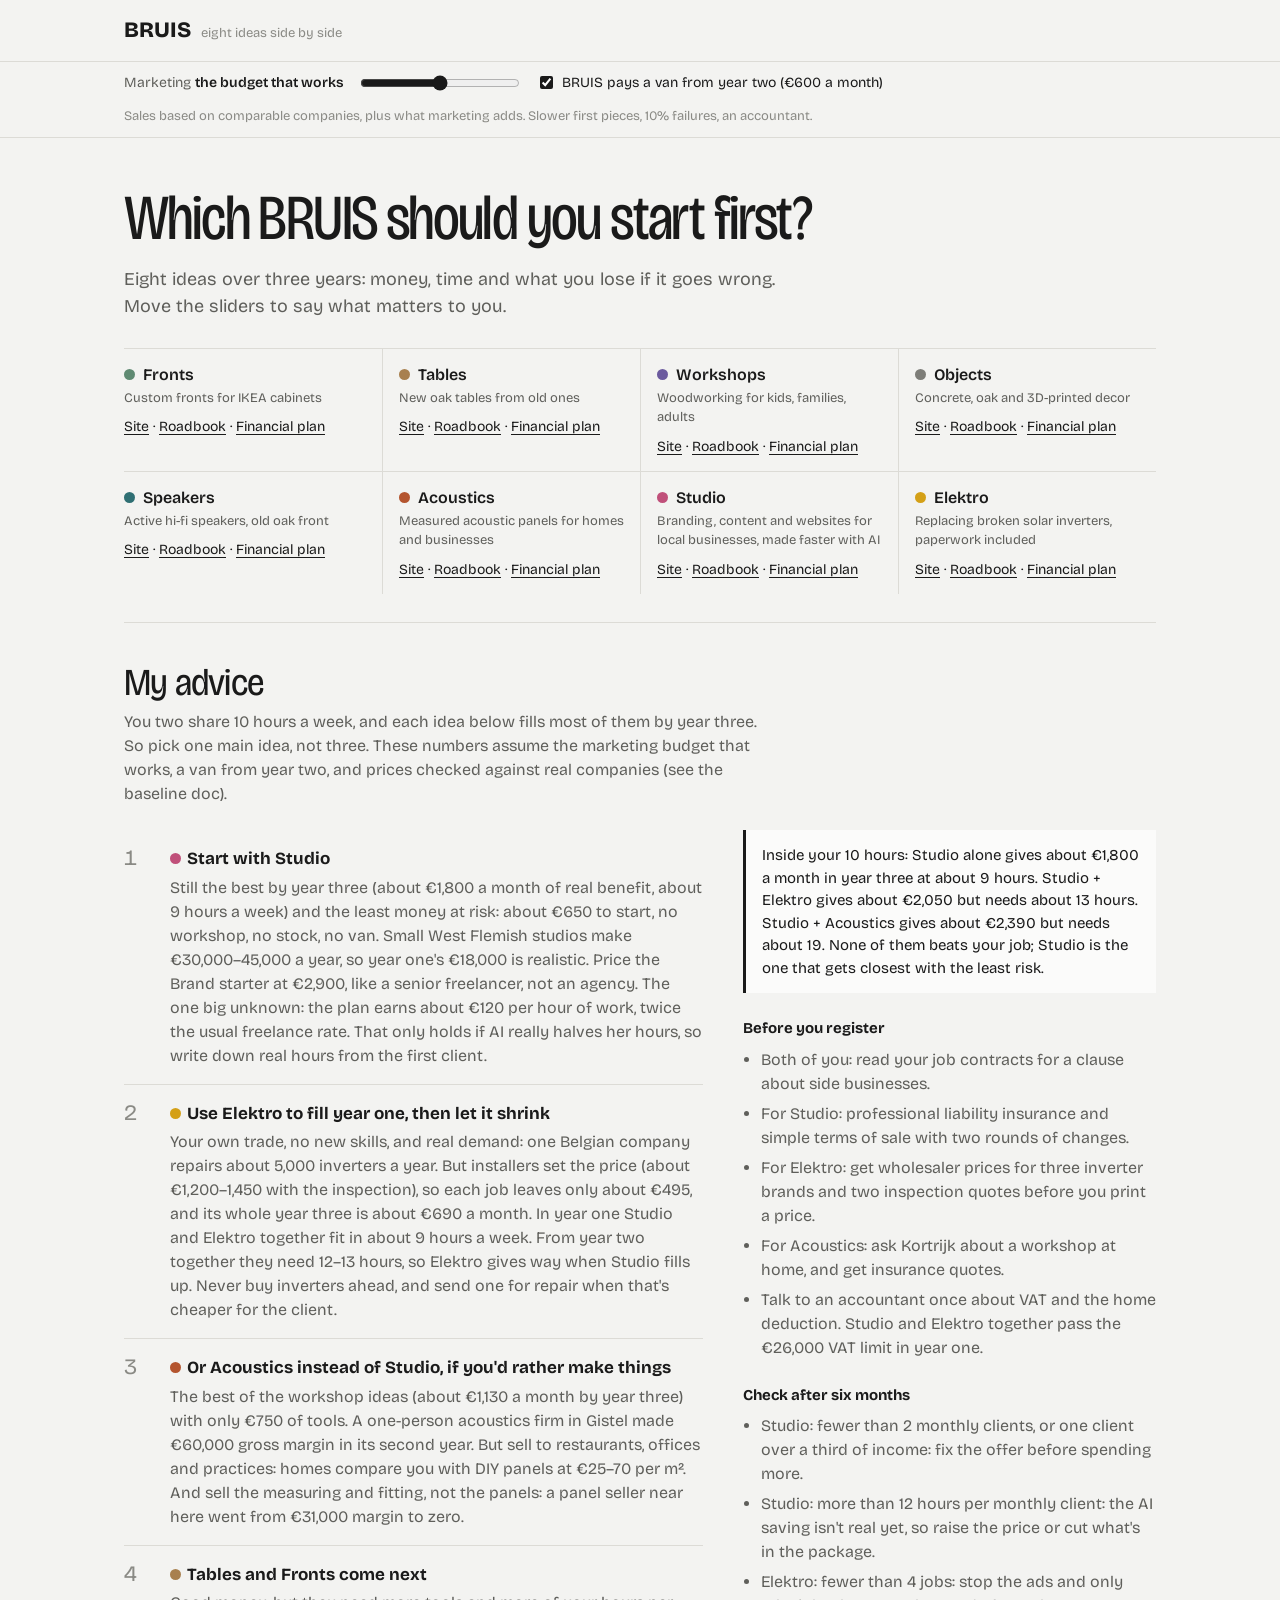
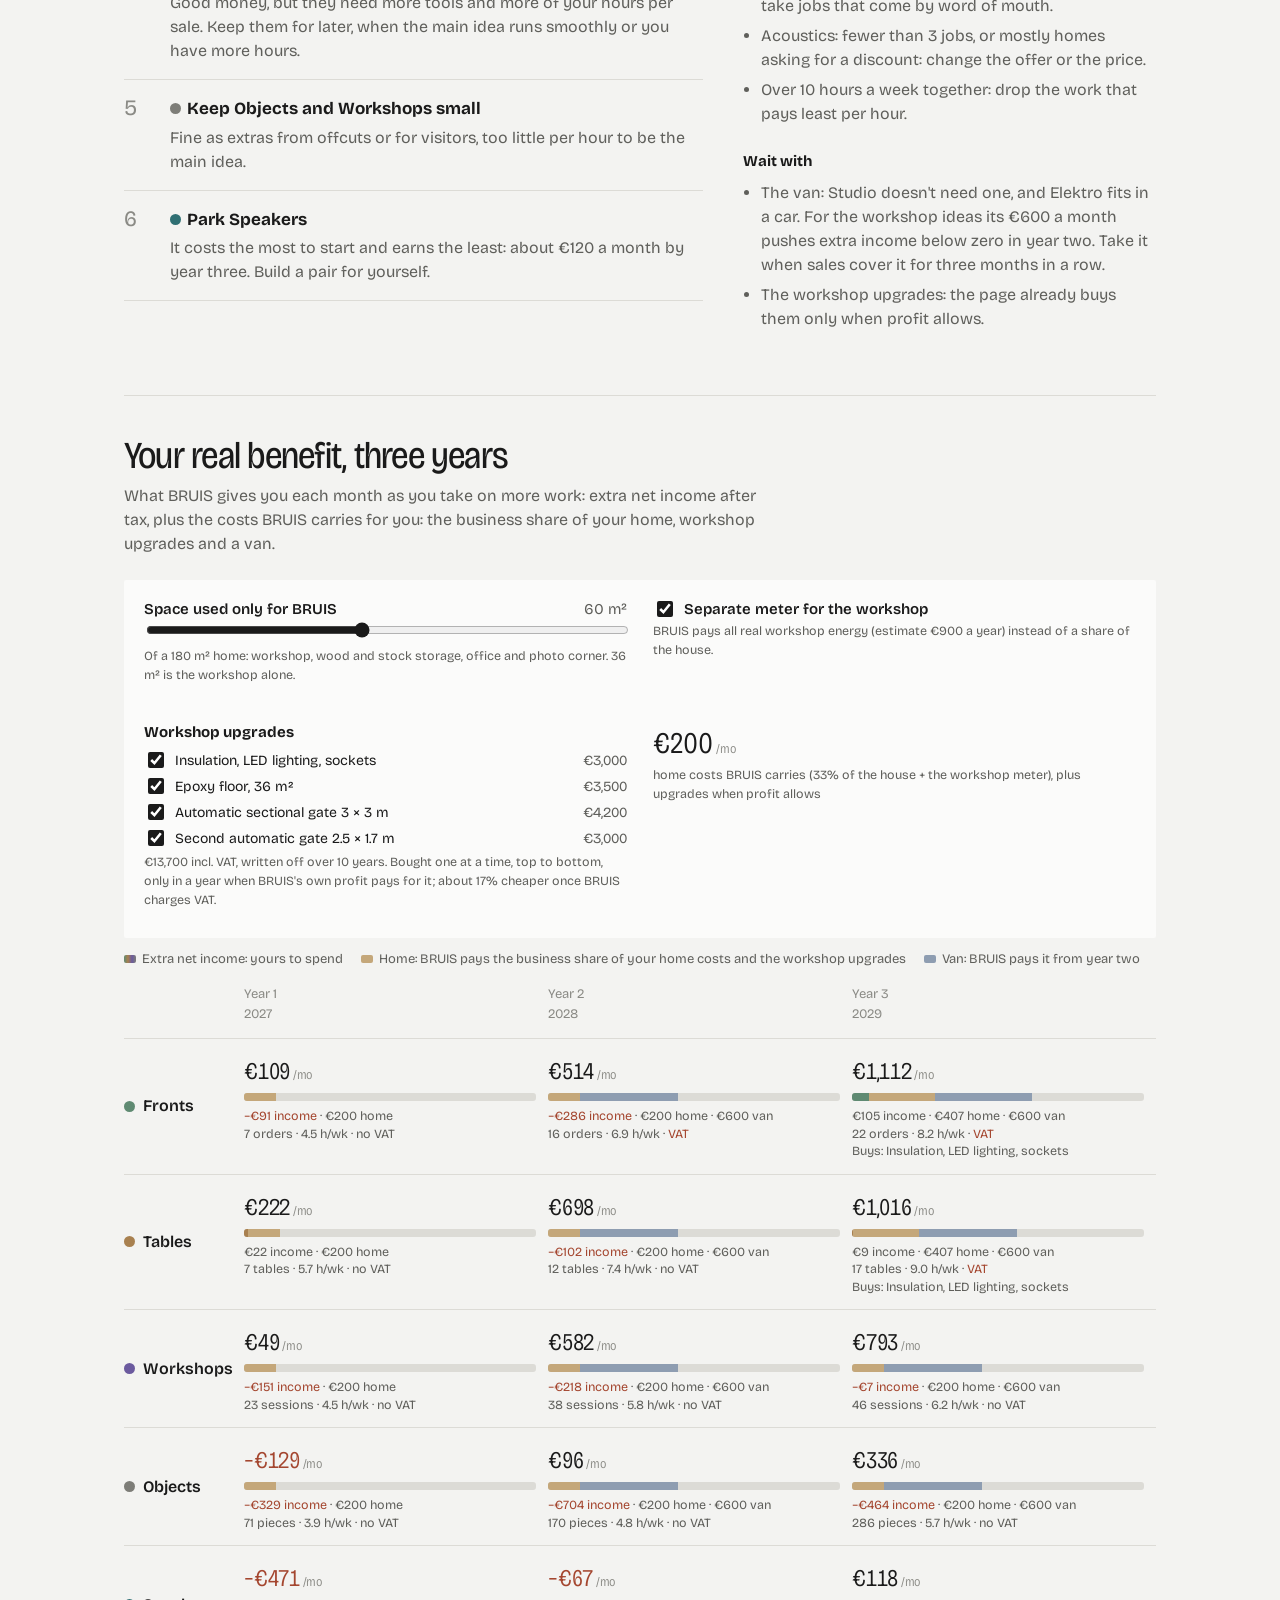
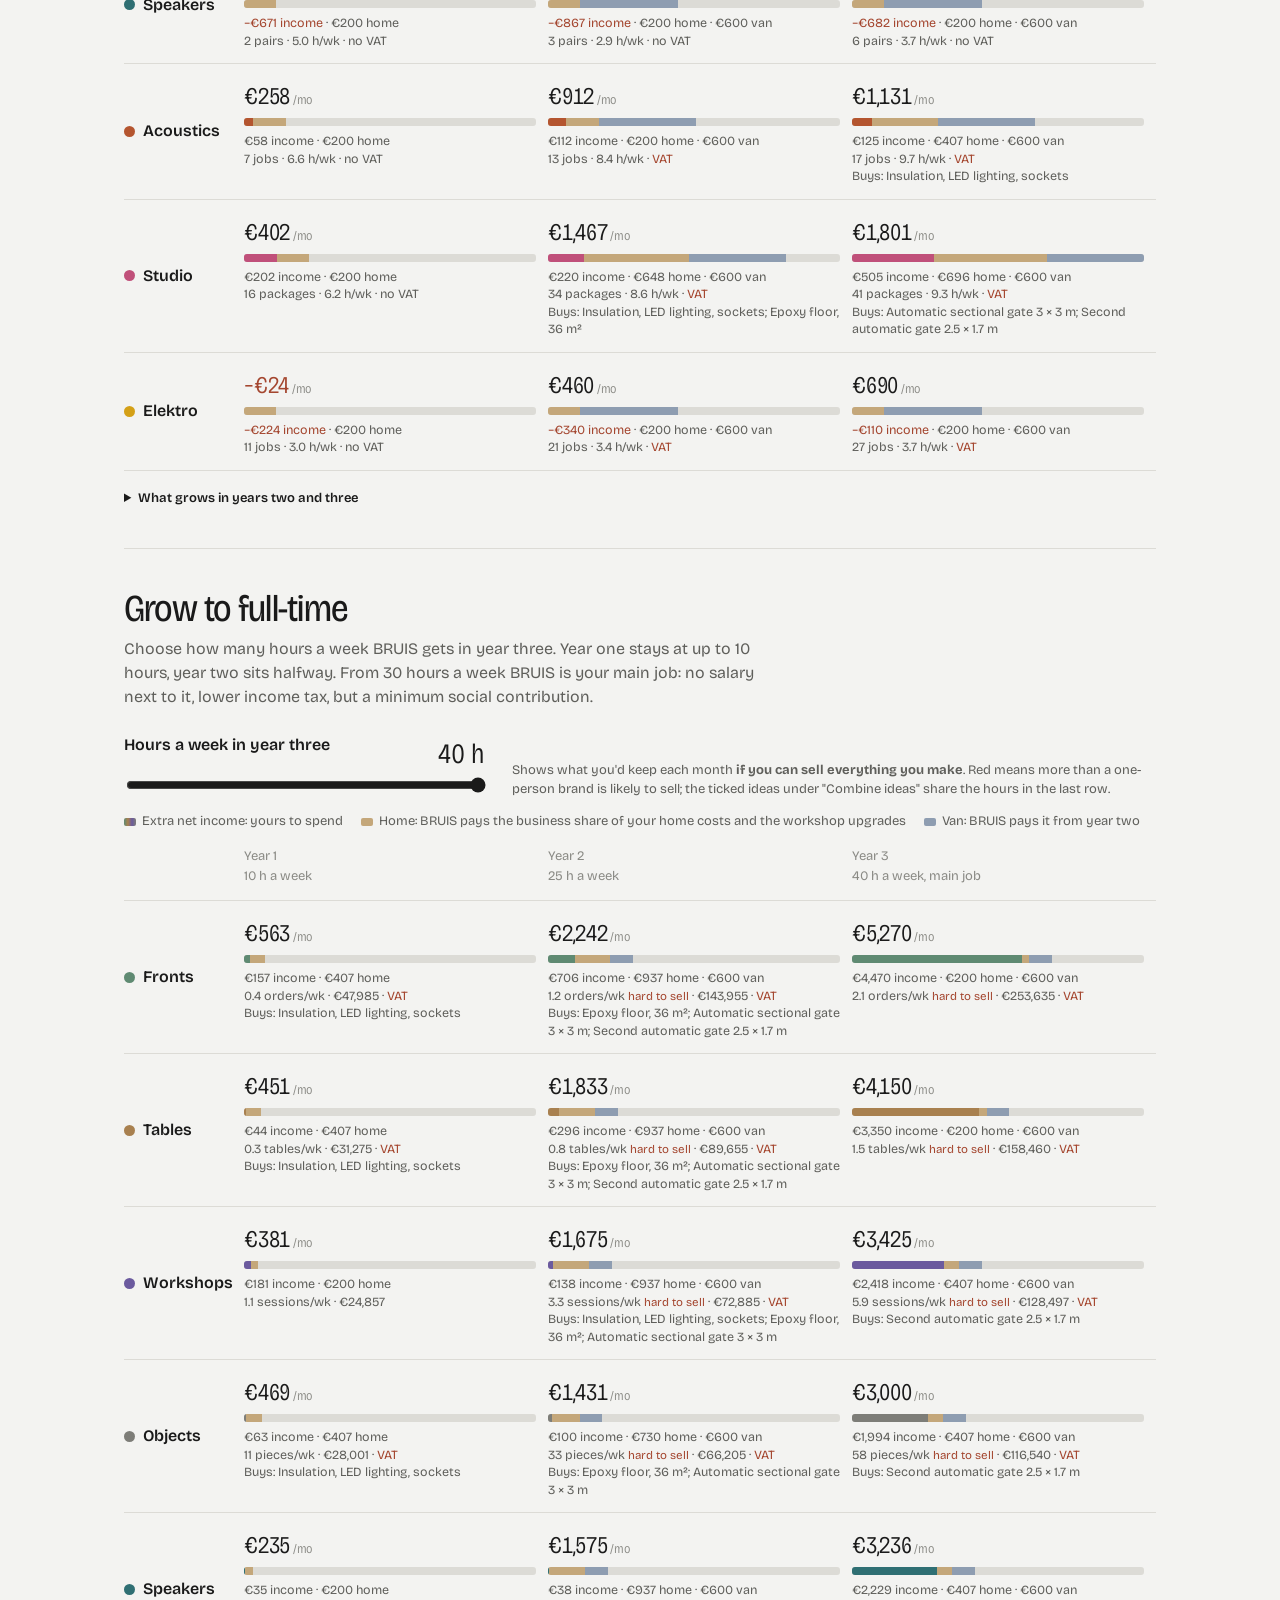
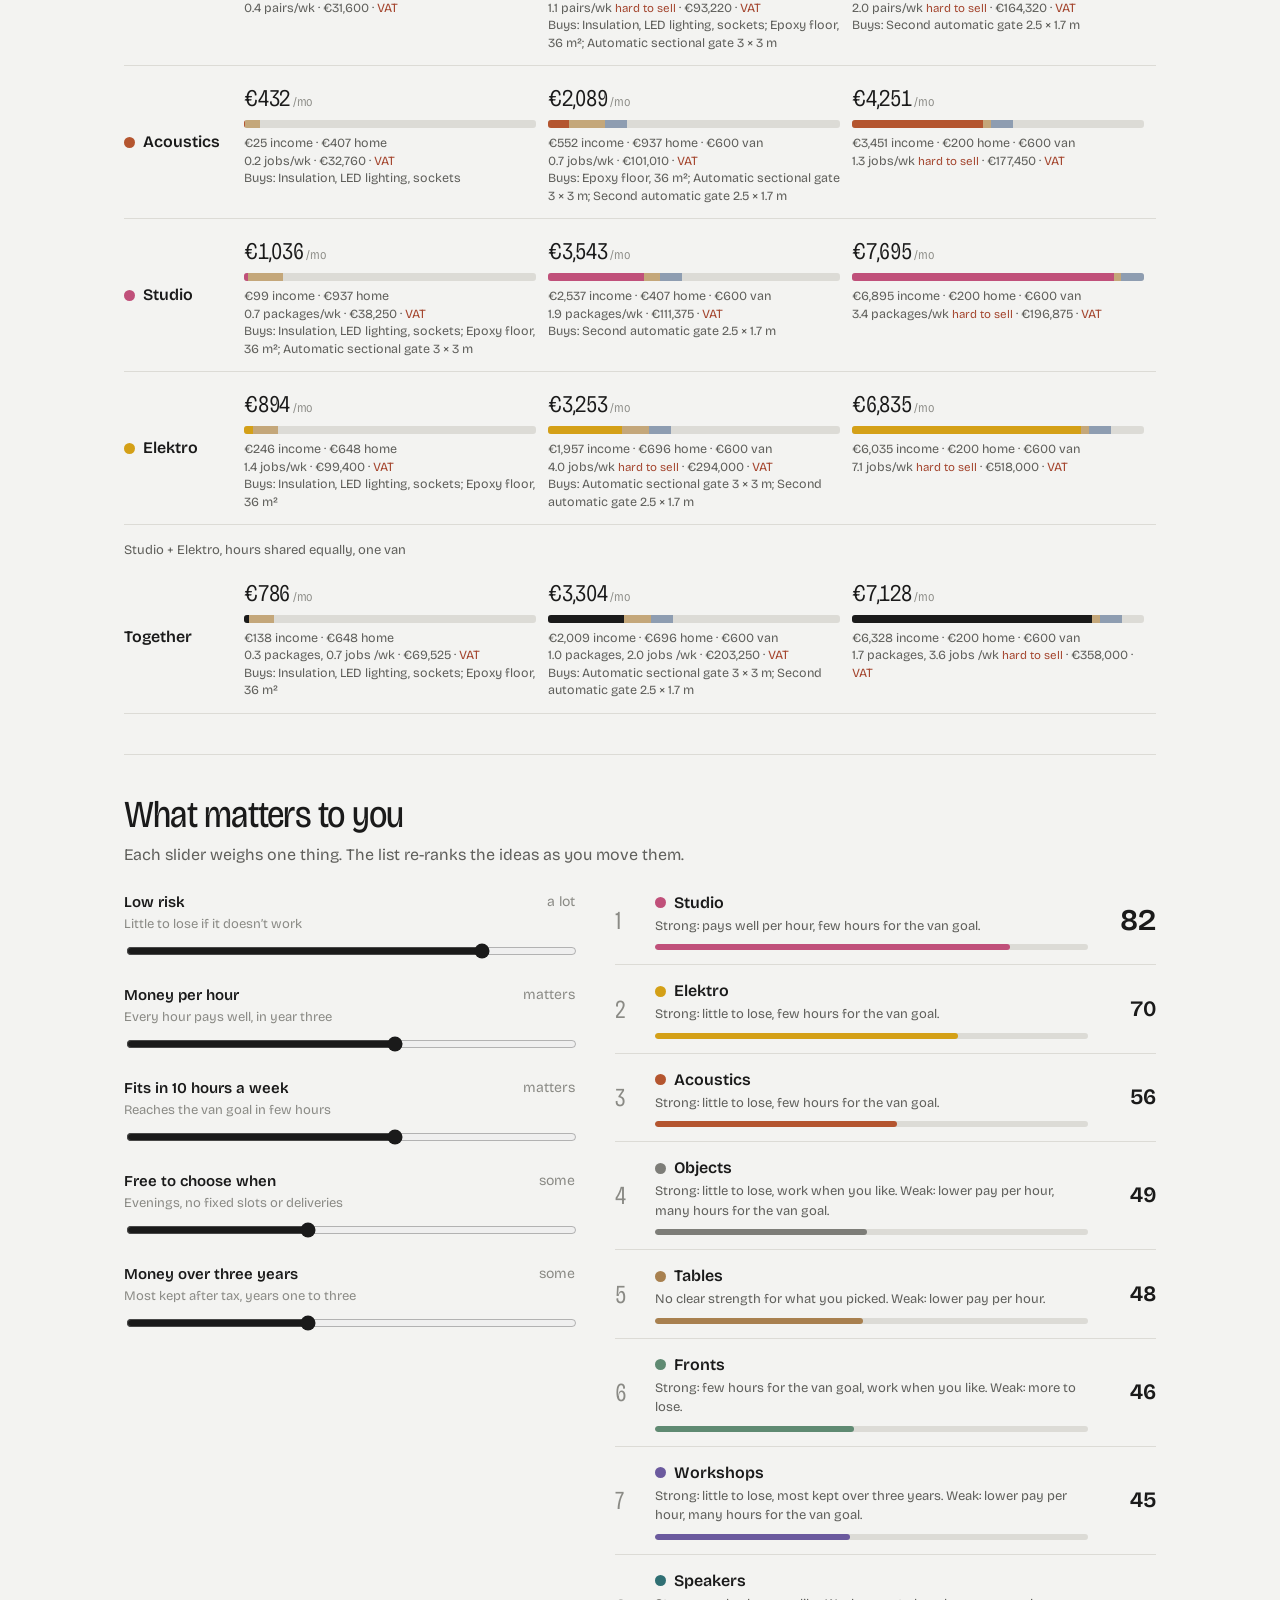
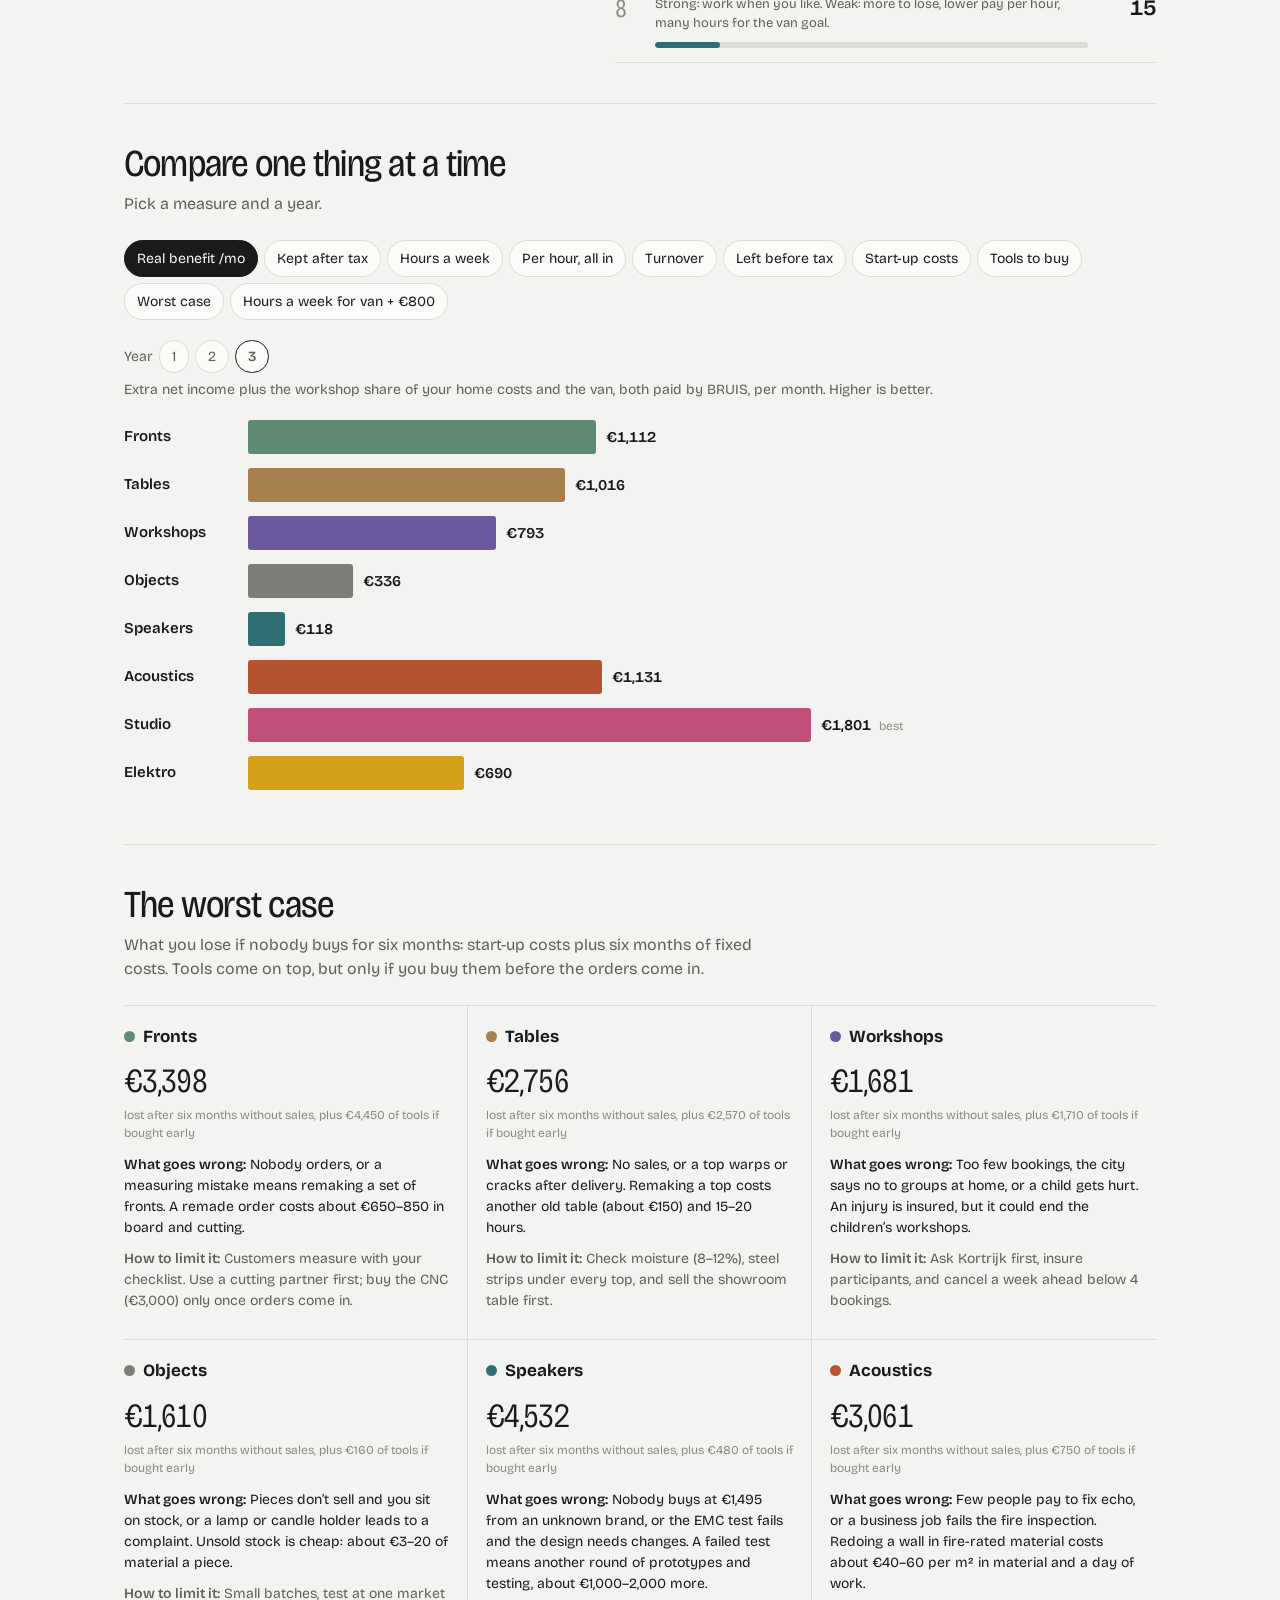
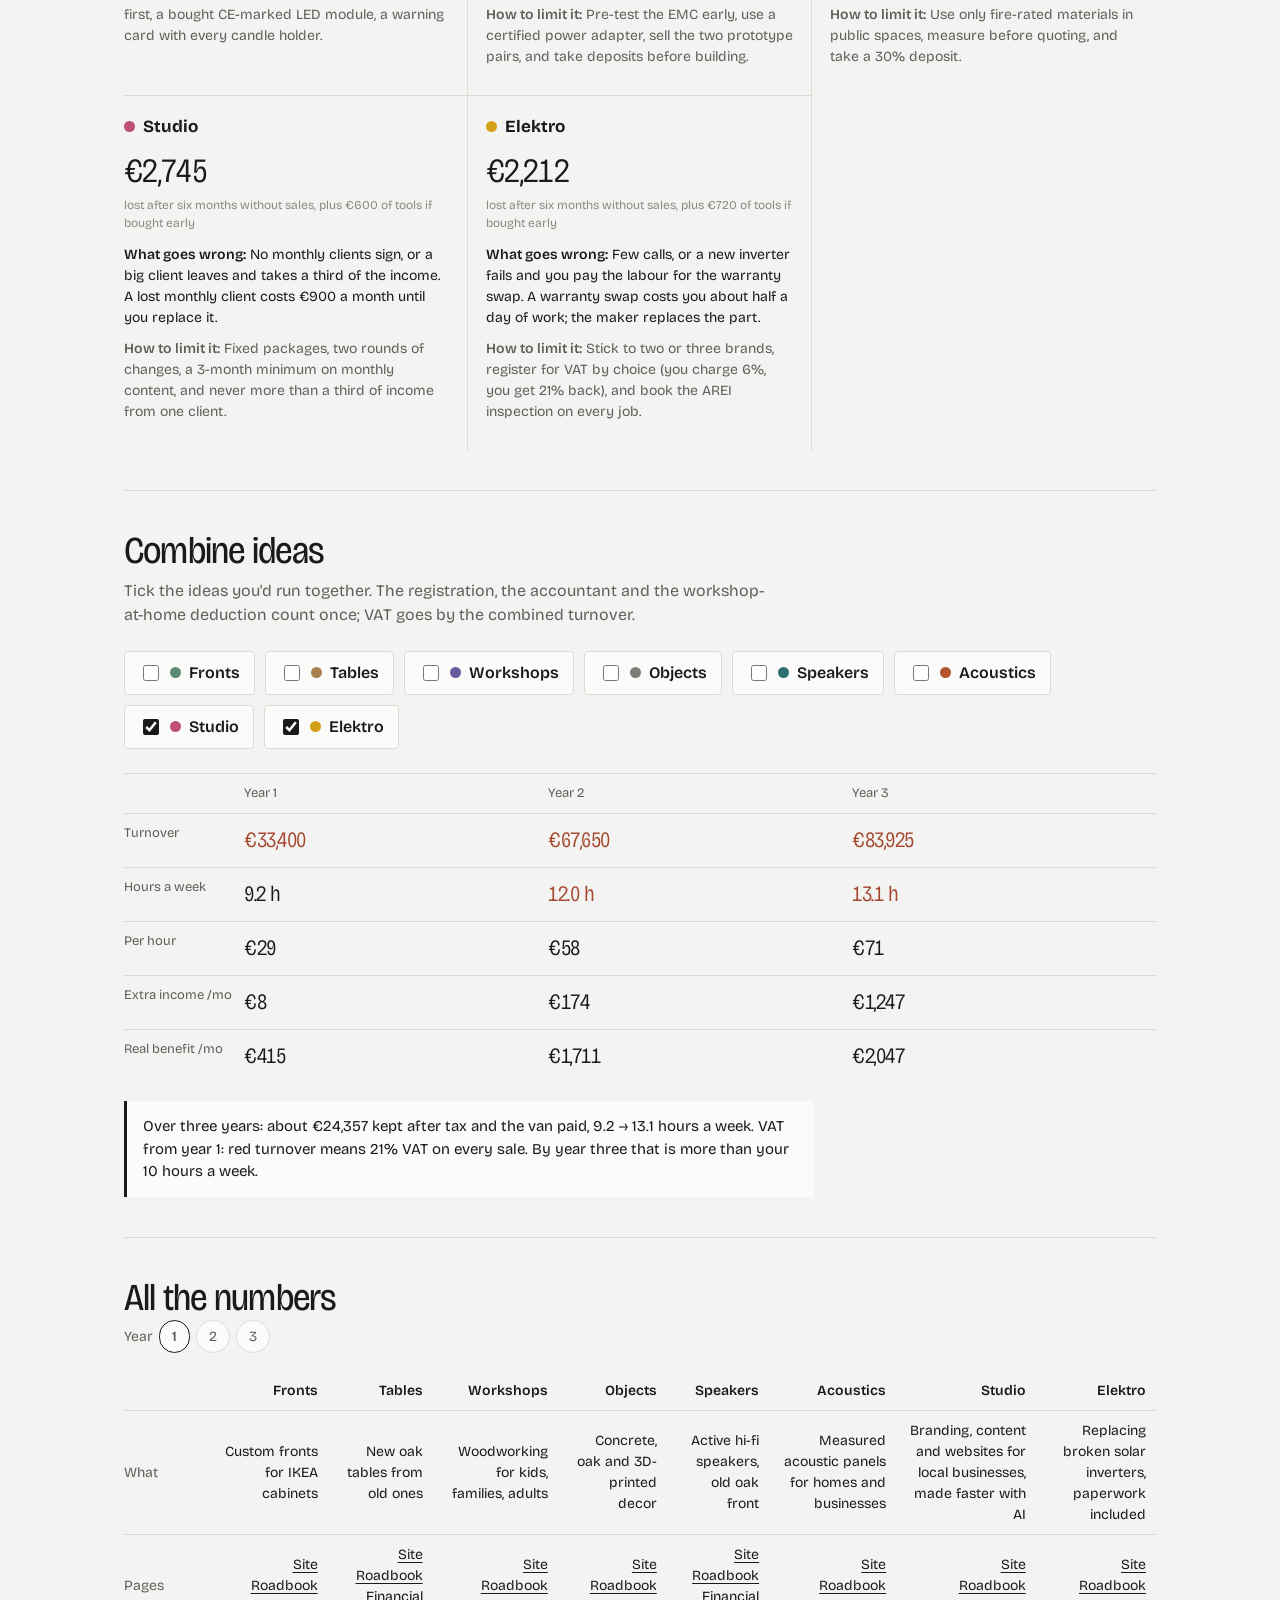
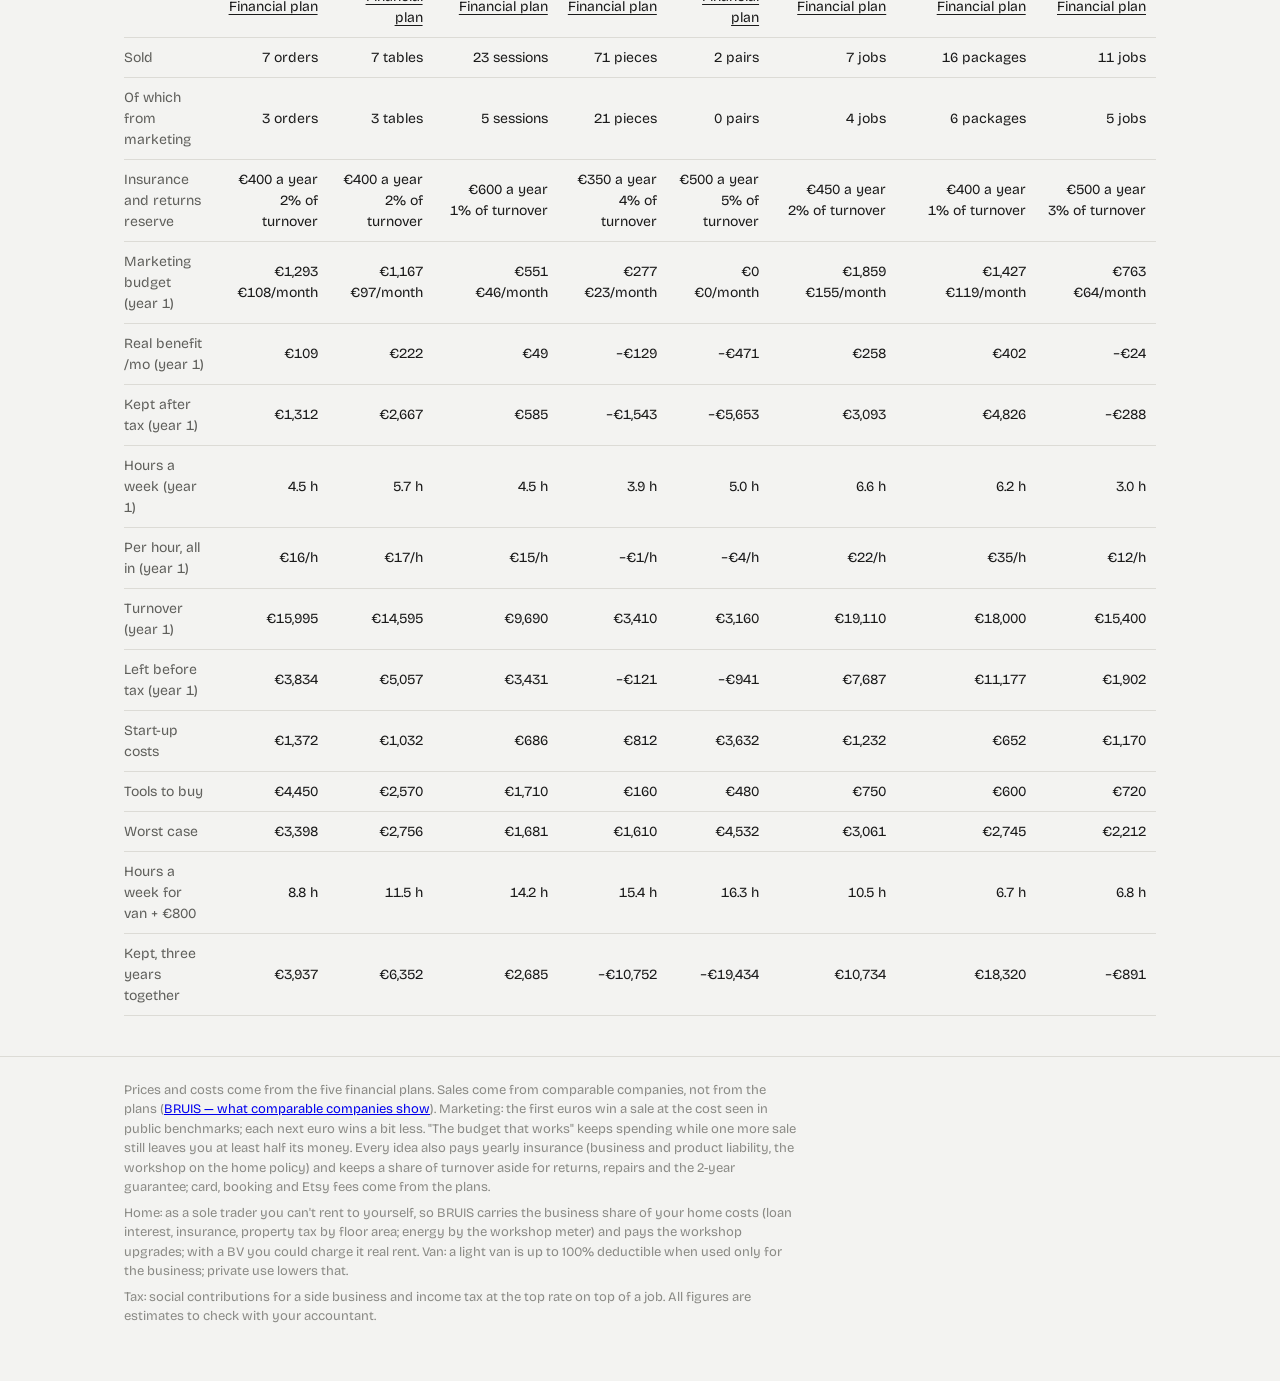
==== commit de28b7dc: "Comparison: rewrite advice with the checked company data Co-Authored-By: Claude Opus 5.5 <noreply@an" ====
--- a/compare/index.html
+++ b/compare/index.html
@@ -230,34 +230,37 @@
 
   <section id="advice">
     <h2>My advice</h2>
-    <p class="sub">You two share 10 hours a week, and each idea below fills most of them by year three. So pick one main idea, not three. These numbers assume the marketing budget that works and a van from year two.</p>
+    <p class="sub">You two share 10 hours a week, and each idea below fills most of them by year three. So pick one main idea, not three. These numbers assume the marketing budget that works, a van from year two, and prices checked against real companies (see the baseline doc).</p>
     <div class="advice">
       <ol class="steps">
-        <li><div><b><i class="dot" style="background:var(--studio)"></i>Start with Studio</b><p>The best by year three (about €1,800 a month of real benefit) and the least money at risk: about €650 to start, no workshop, no stock, no van needed. It runs on your wife's ten years of branding work, with AI doing the production. First clients come from her own network.</p></div></li>
-        <li><div><b><i class="dot" style="background:var(--acoustics)"></i>Or Acoustics, if you'd rather make things</b><p>The best of the workshop ideas: as much as Fronts by year three (about €1,130 a month) with only €750 of tools. It also sells to the same restaurants, offices and practices as Studio, so the two can pass customers to each other later.</p></div></li>
-        <li><div><b><i class="dot" style="background:var(--elektro)"></i>Add Elektro next to Studio</b><p>Each inverter swap leaves about €110 per hour of work, but prices are set by installers (about €1,050–1,650 fitted) and there are only so many broken inverters: about €690 a month by year three on under 4 hours a week. That leaves room for Studio in the shared 10 hours: together about €2,050 a month by year three. It uses your own trade, so you need no new skills, only the PV tester and brand training.</p></div></li>
+        <li><div><b><i class="dot" style="background:var(--studio)"></i>Start with Studio</b><p>Still the best by year three (about €1,800 a month of real benefit, about 9 hours a week) and the least money at risk: about €650 to start, no workshop, no stock, no van. Small West Flemish studios make €30,000–45,000 a year, so year one's €18,000 is realistic. Price the Brand starter at €2,900, like a senior freelancer, not an agency. The one big unknown: the plan earns about €120 per hour of work, twice the usual freelance rate. That only holds if AI really halves her hours, so write down real hours from the first client.</p></div></li>
+        <li><div><b><i class="dot" style="background:var(--elektro)"></i>Use Elektro to fill year one, then let it shrink</b><p>Your own trade, no new skills, and real demand: one Belgian company repairs about 5,000 inverters a year. But installers set the price (about €1,200–1,450 with the inspection), so each job leaves only about €495, and its whole year three is about €690 a month. In year one Studio and Elektro together fit in about 9 hours a week. From year two together they need 12–13 hours, so Elektro gives way when Studio fills up. Never buy inverters ahead, and send one for repair when that's cheaper for the client.</p></div></li>
+        <li><div><b><i class="dot" style="background:var(--acoustics)"></i>Or Acoustics instead of Studio, if you'd rather make things</b><p>The best of the workshop ideas (about €1,130 a month by year three) with only €750 of tools. A one-person acoustics firm in Gistel made €60,000 gross margin in its second year. But sell to restaurants, offices and practices: homes compare you with DIY panels at €25–70 per m². And sell the measuring and fitting, not the panels: a panel seller near here went from €31,000 margin to zero.</p></div></li>
         <li><div><b><i class="dot" style="background:var(--tables)"></i>Tables and Fronts come next</b><p>Good money, but they need more tools and more of your hours per sale. Keep them for later, when the main idea runs smoothly or you have more hours.</p></div></li>
         <li><div><b><i class="dot" style="background:var(--objects)"></i>Keep Objects and Workshops small</b><p>Fine as extras from offcuts or for visitors, too little per hour to be the main idea.</p></div></li>
         <li><div><b><i class="dot" style="background:var(--speakers)"></i>Park Speakers</b><p>It costs the most to start and earns the least: about €120 a month by year three. Build a pair for yourself.</p></div></li>
       </ol>
       <div class="side">
-        <div class="verdict">Studio and Acoustics together reach about €2,390 a month of real benefit in year three, but take about 19 hours a week. Inside your 10 hours, Studio alone gives about €1,800 at about 9 hours.</div>
+        <div class="verdict">Inside your 10 hours: Studio alone gives about €1,800 a month in year three at about 9 hours. Studio + Elektro gives about €2,050 but needs about 13 hours. Studio + Acoustics gives about €2,390 but needs about 19. None of them beats your job; Studio is the one that gets closest with the least risk.</div>
         <h3>Before you register</h3>
         <ul>
           <li>Both of you: read your job contracts for a clause about side businesses.</li>
-          <li>For Studio: a professional liability insurance and simple terms of sale with two rounds of changes.</li>
+          <li>For Studio: professional liability insurance and simple terms of sale with two rounds of changes.</li>
+          <li>For Elektro: get wholesaler prices for three inverter brands and two inspection quotes before you print a price.</li>
           <li>For Acoustics: ask Kortrijk about a workshop at home, and get insurance quotes.</li>
-          <li>Talk to an accountant once about VAT and the home deduction.</li>
+          <li>Talk to an accountant once about VAT and the home deduction. Studio and Elektro together pass the €26,000 VAT limit in year one.</li>
         </ul>
         <h3>Check after six months</h3>
         <ul>
           <li>Studio: fewer than 2 monthly clients, or one client over a third of income: fix the offer before spending more.</li>
-          <li>Acoustics: fewer than 3 jobs: change the offer or the price.</li>
+          <li>Studio: more than 12 hours per monthly client: the AI saving isn't real yet, so raise the price or cut what's in the package.</li>
+          <li>Elektro: fewer than 4 jobs: stop the ads and only take jobs that come by word of mouth.</li>
+          <li>Acoustics: fewer than 3 jobs, or mostly homes asking for a discount: change the offer or the price.</li>
           <li>Over 10 hours a week together: drop the work that pays least per hour.</li>
         </ul>
         <h3>Wait with</h3>
         <ul>
-          <li>The van: Studio doesn't need one, and for the others its €600 a month pushes extra income below zero in year two. Take it when sales cover it for three months in a row.</li>
+          <li>The van: Studio doesn't need one, and Elektro fits in a car. For the workshop ideas its €600 a month pushes extra income below zero in year two. Take it when sales cover it for three months in a row.</li>
           <li>The workshop upgrades: the page already buys them only when profit allows.</li>
         </ul>
       </div>
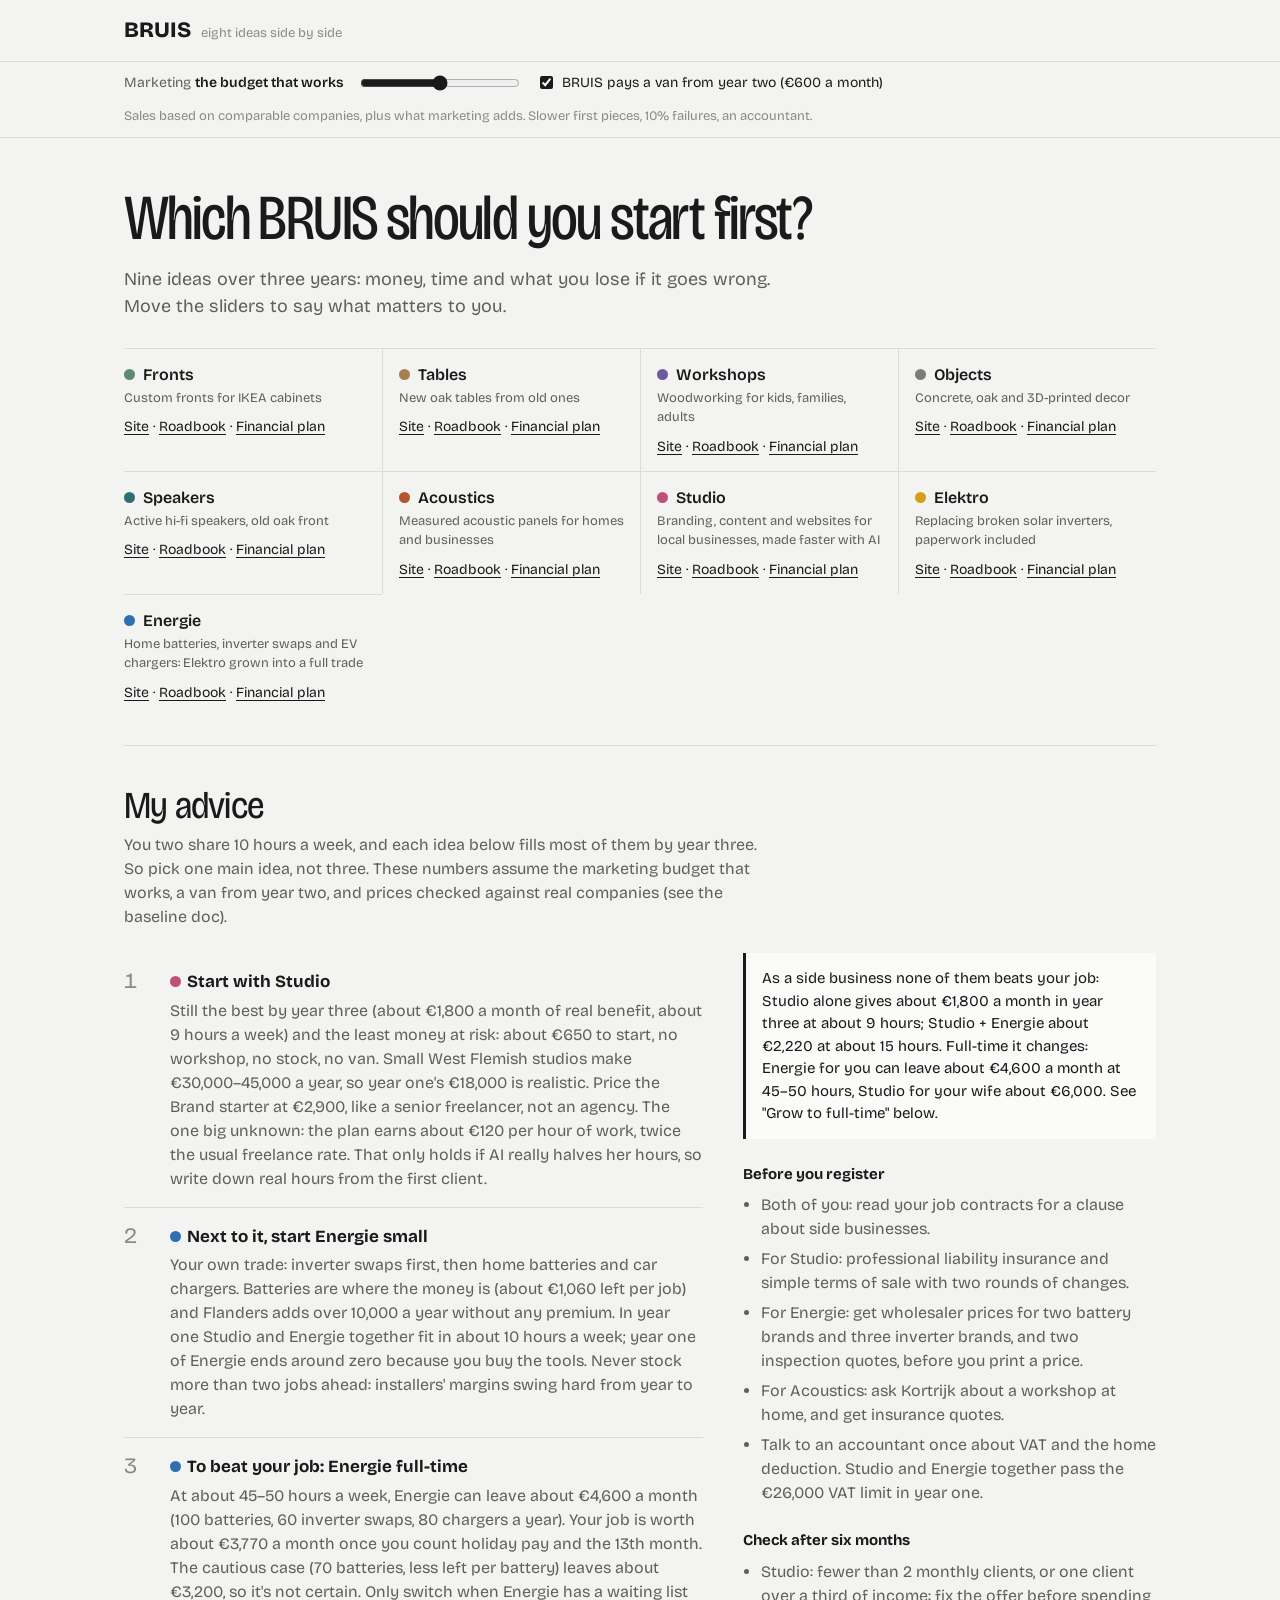
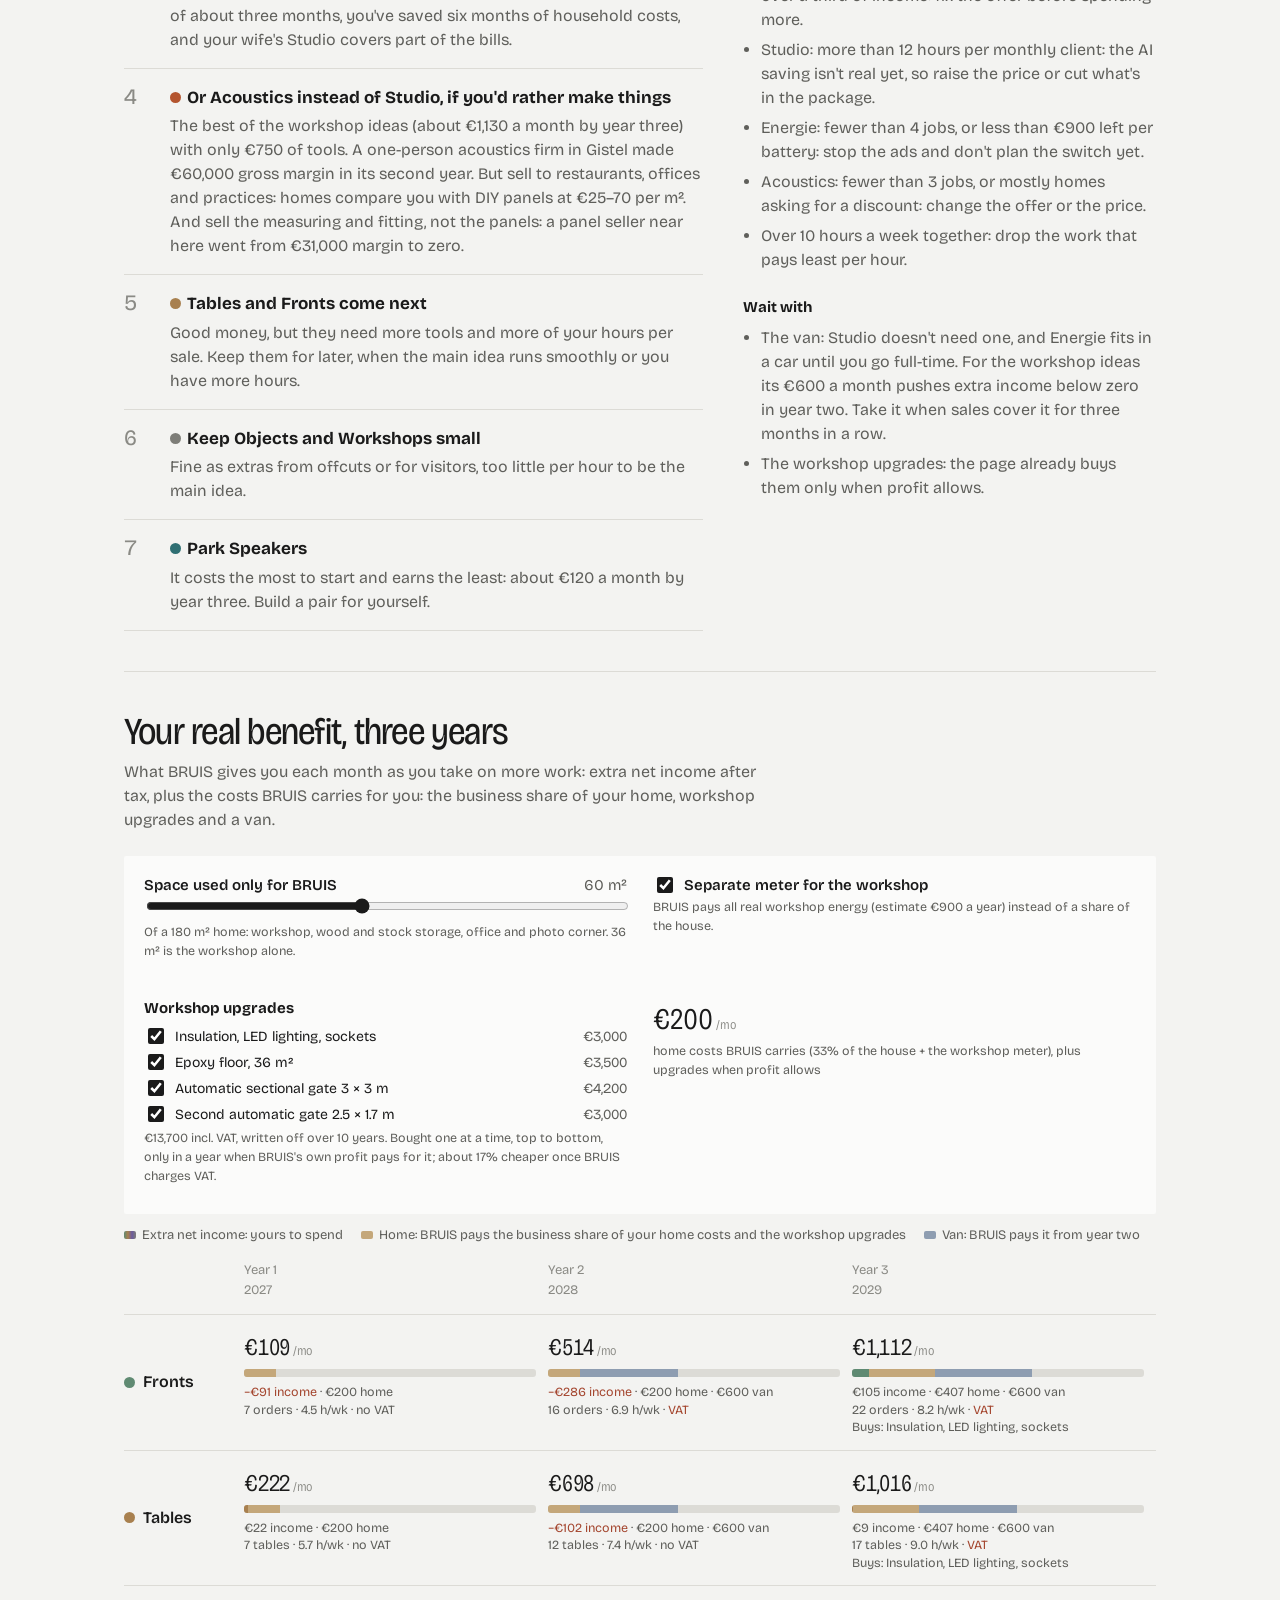
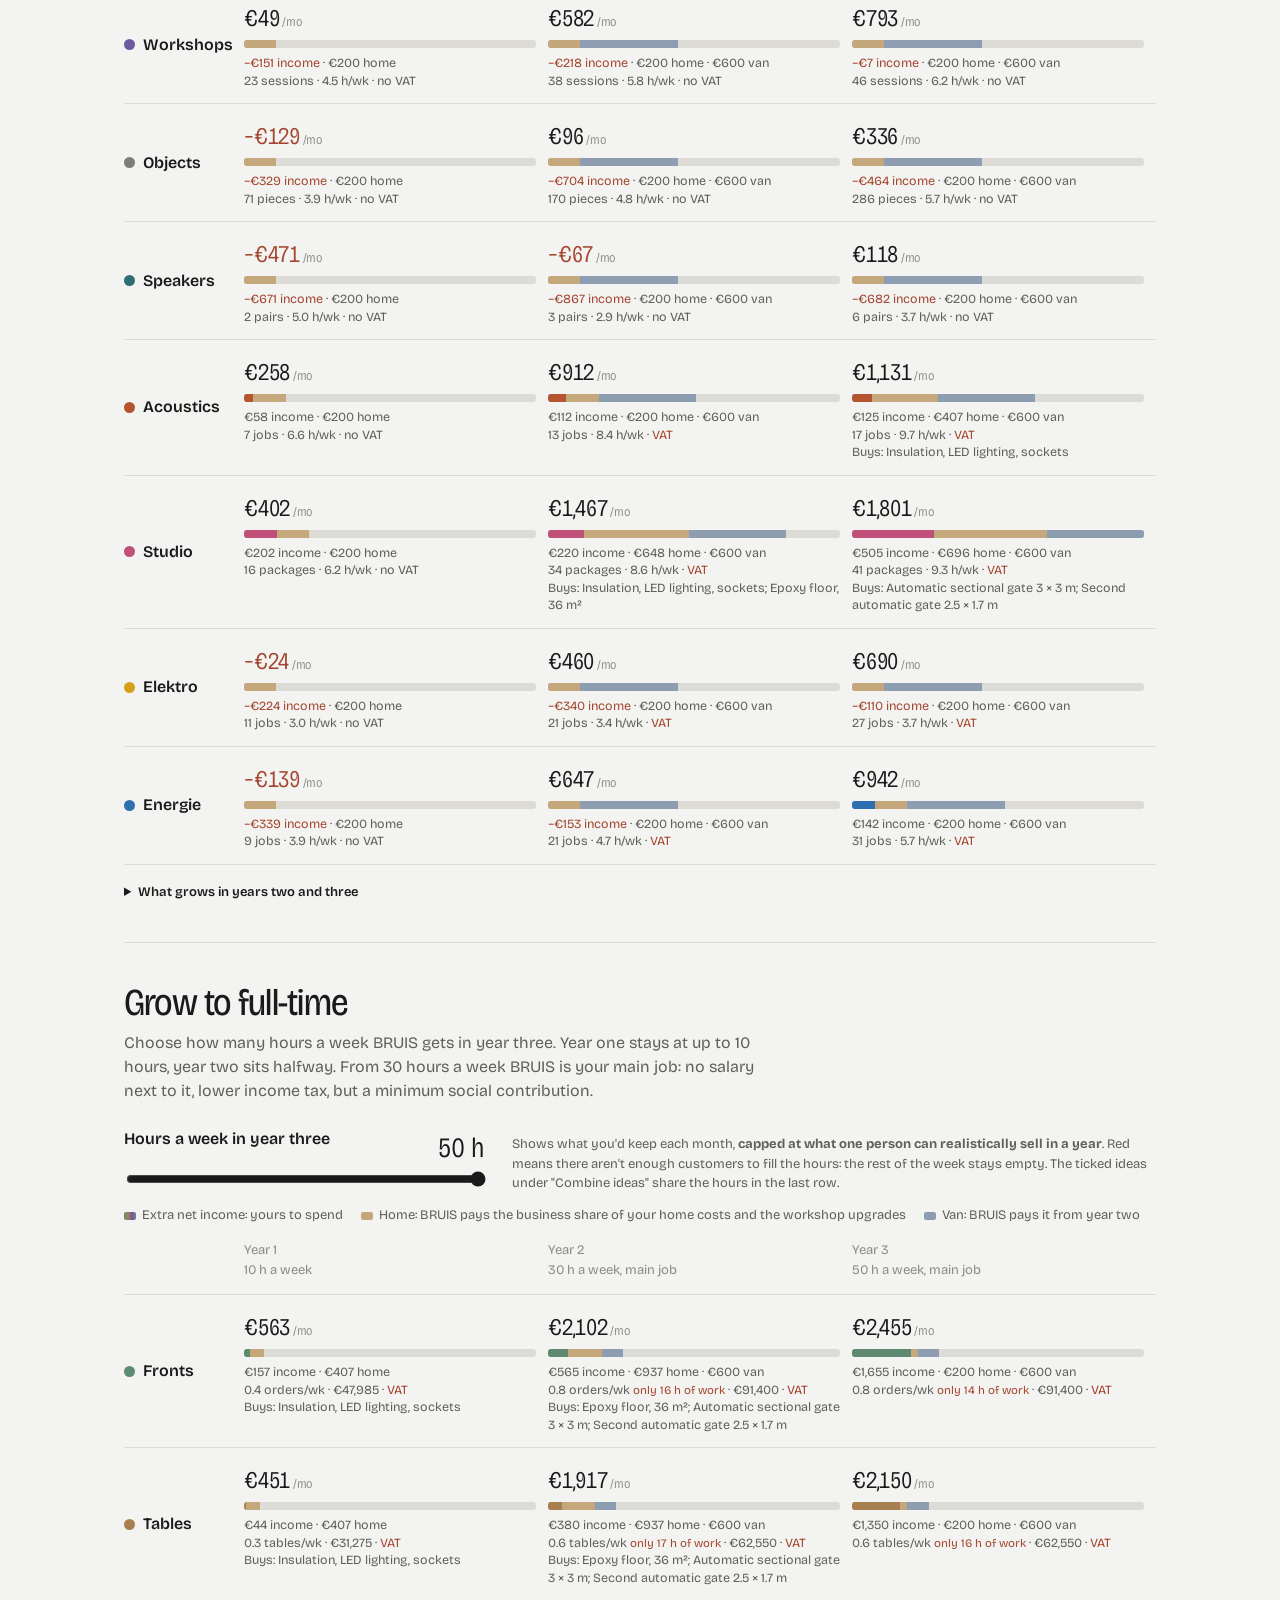
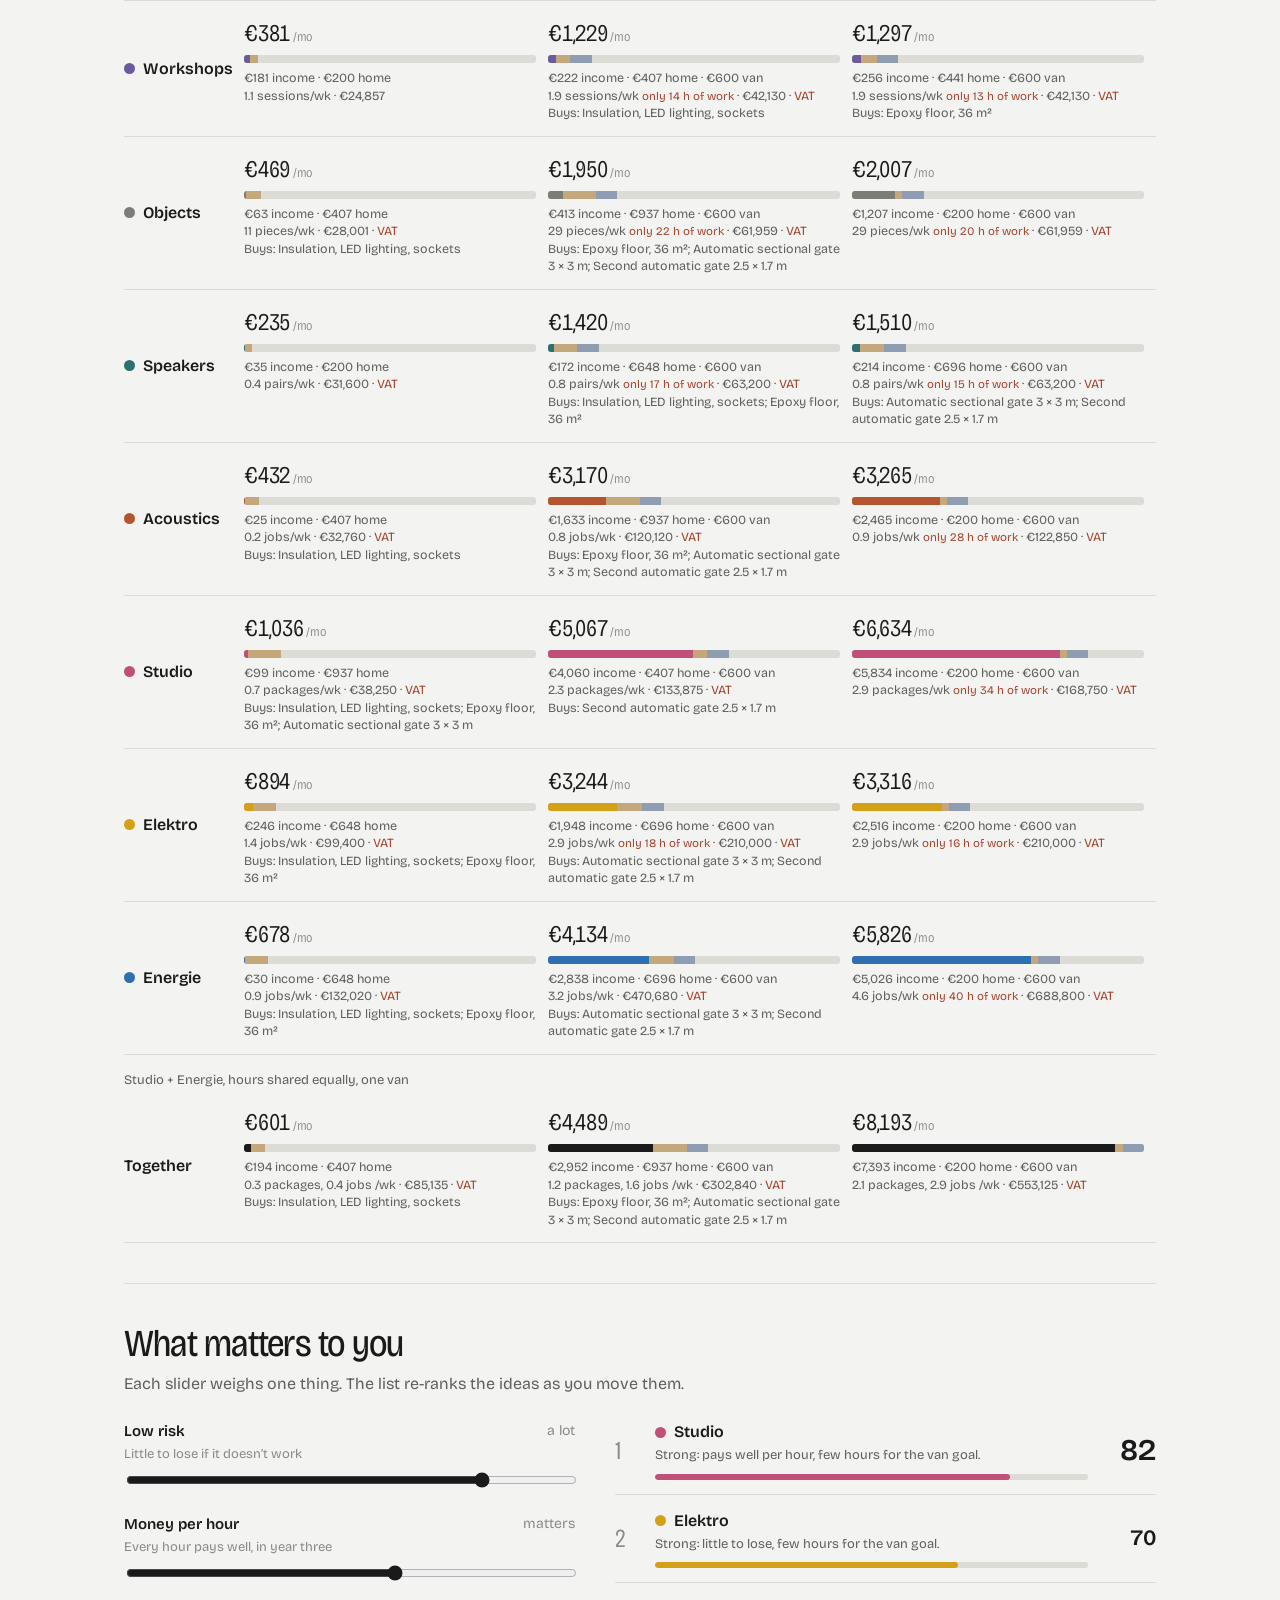
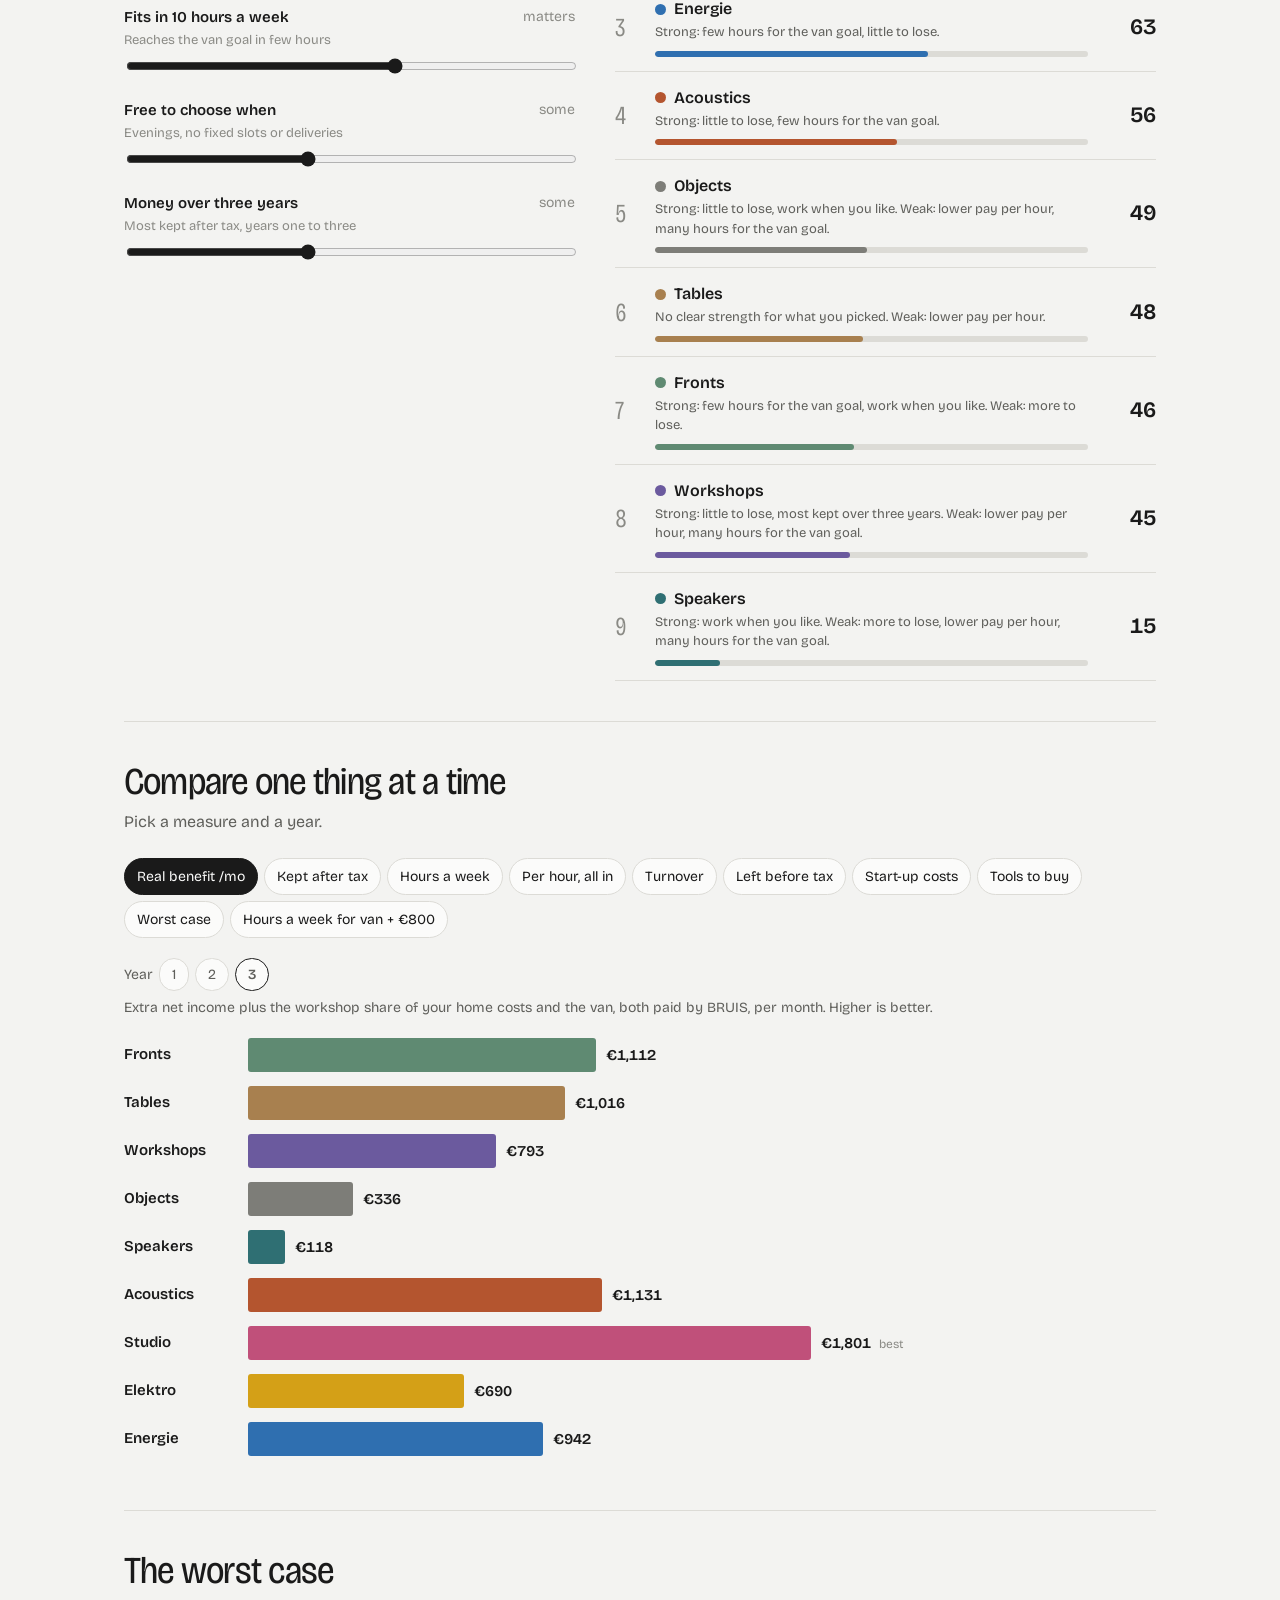
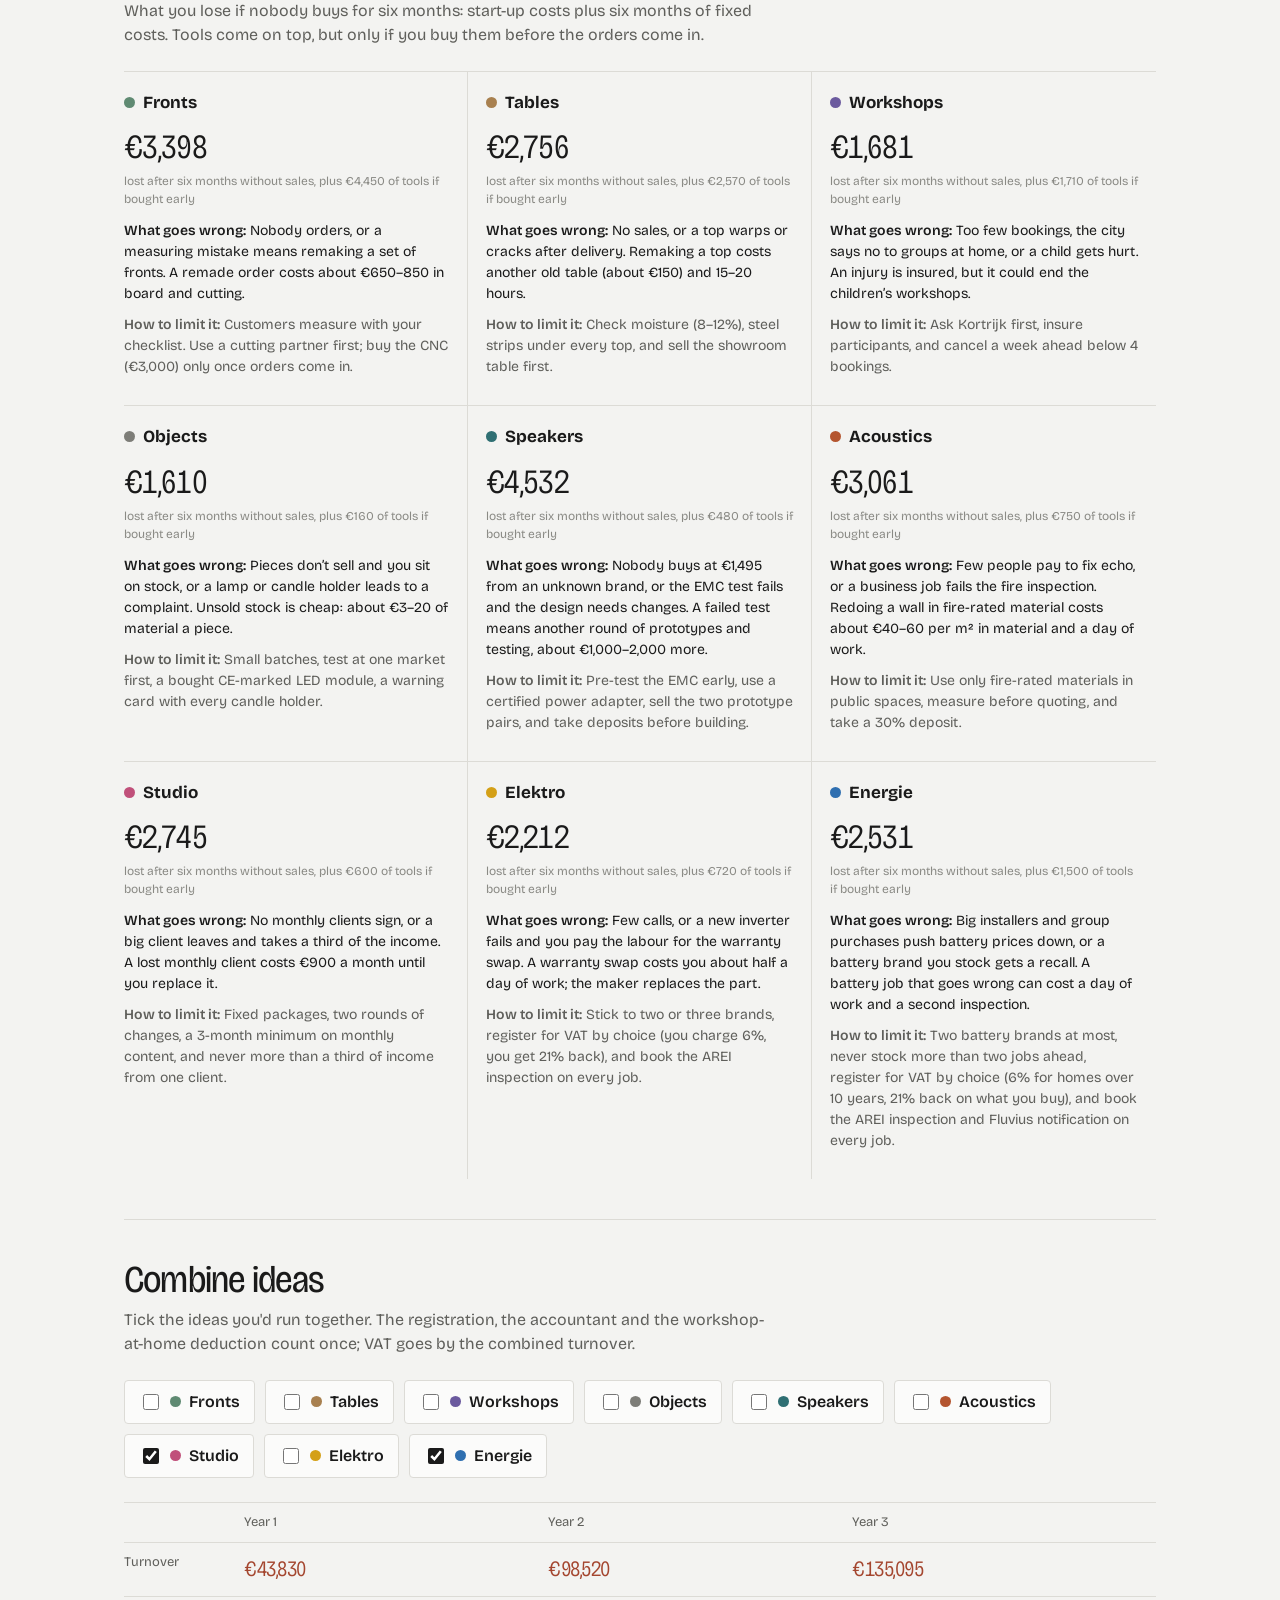
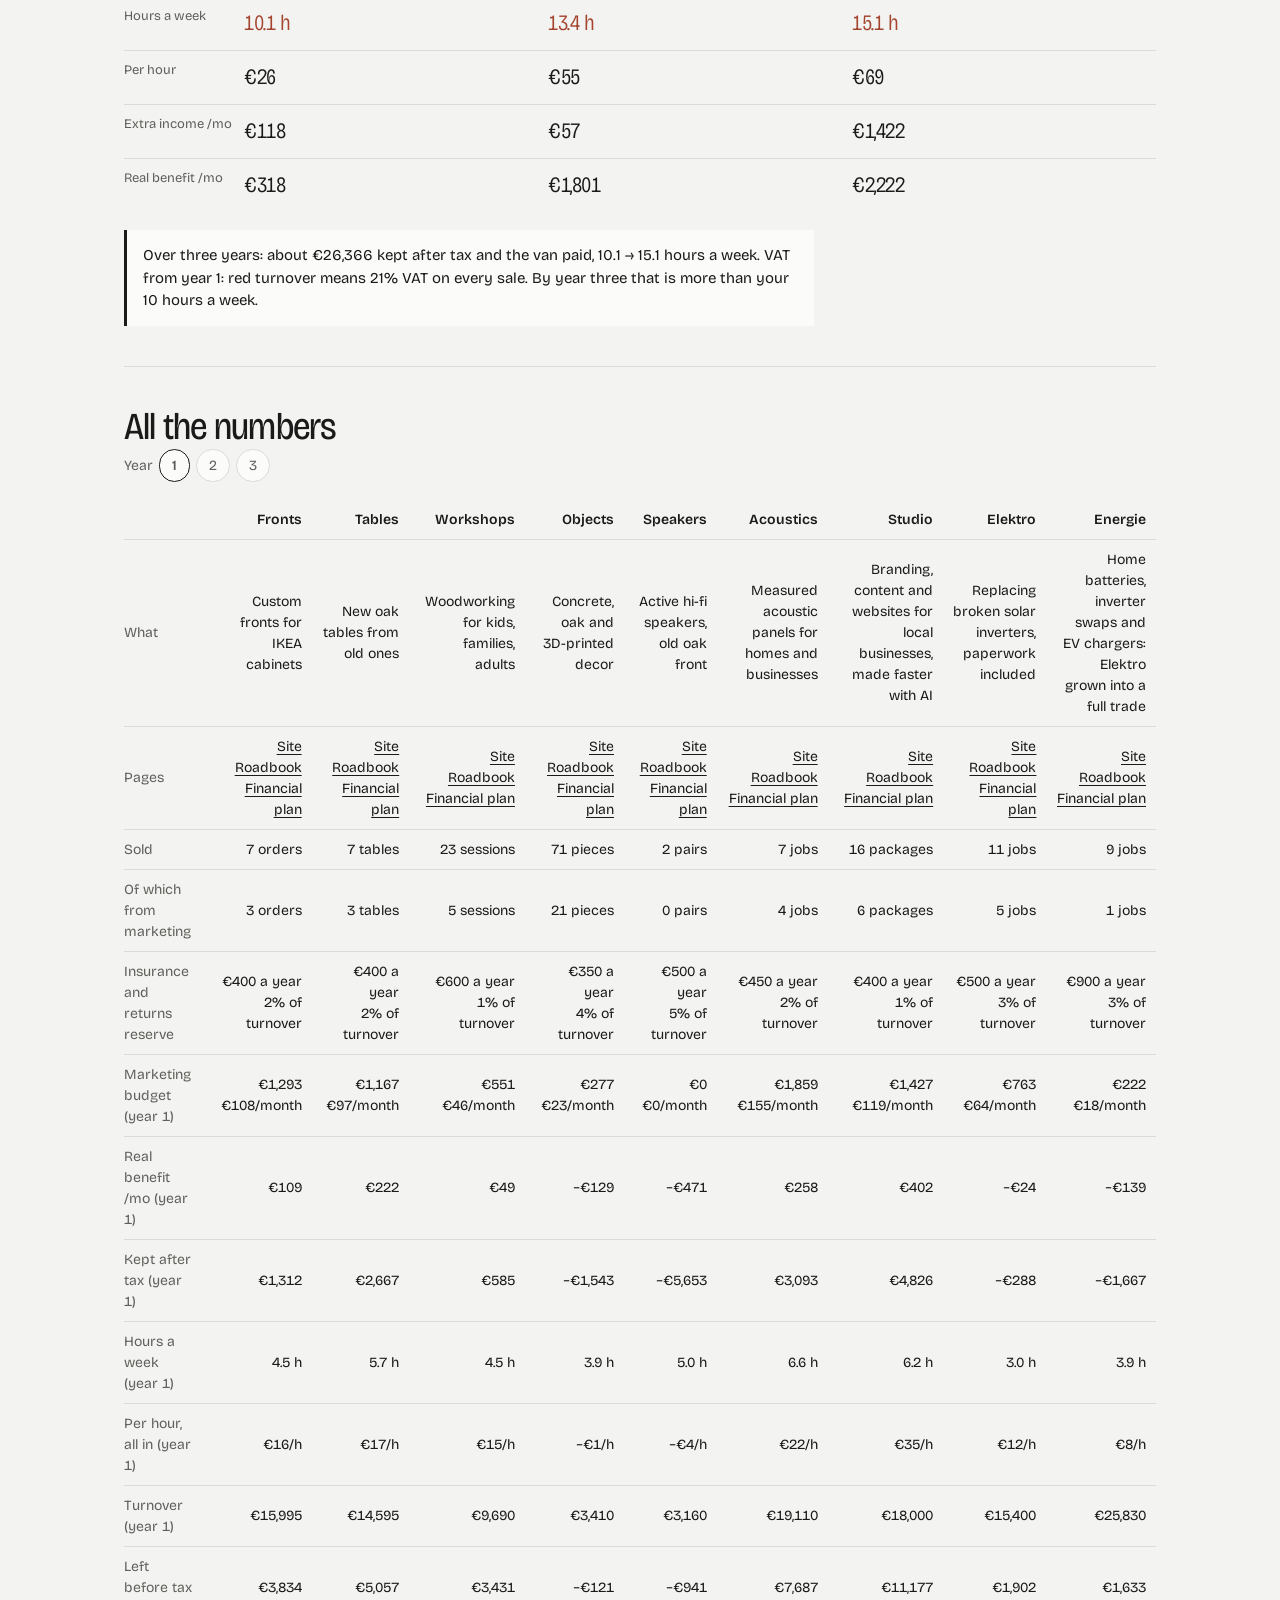
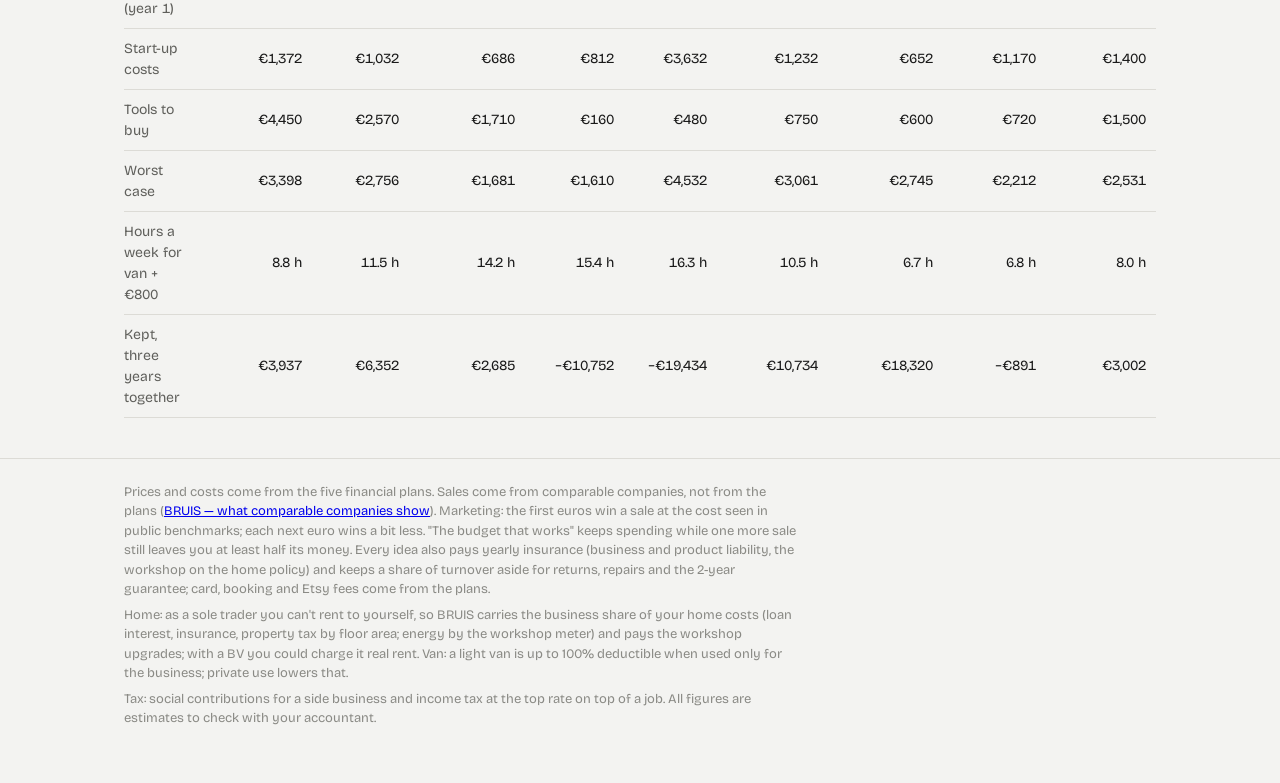
==== commit deccb0d6: "Add BRUIS Energie and a 50-hour full-time view with customer limits Co-Authored-By: Claude Opus 5.5 " ====
--- a/compare/index.html
+++ b/compare/index.html
@@ -3,13 +3,13 @@
 <head>
 <meta charset="utf-8">
 <meta name="viewport" content="width=device-width, initial-scale=1">
-<title>BRUIS — eight ideas side by side</title>
+<title>BRUIS — nine ideas side by side</title>
 <link rel="preconnect" href="https://fonts.googleapis.com">
 <link rel="stylesheet" href="https://fonts.googleapis.com/css2?family=Bricolage+Grotesque:opsz,wdth,wght@12..96,75..100,300..800&display=swap">
 <style>
 :root {
   --bg: #f3f3f1; --raised: #fbfbfa; --ink: #1a1a1a; --ink2: #5f5f5b; --ink3: #8a8a85; --line: #dcdbd6;
-  --fronts: #5f8a72; --tables: #a8804f; --workshops: #6b5a9e; --objects: #7d7d78; --speakers: #2f6f73; --acoustics: #b4552f; --studio: #c0507a; --elektro: #d4a017;
+  --fronts: #5f8a72; --tables: #a8804f; --workshops: #6b5a9e; --objects: #7d7d78; --speakers: #2f6f73; --acoustics: #b4552f; --studio: #c0507a; --elektro: #d4a017; --energie: #2f6fb0;
   --warn: #a4462f;
   --f: 'Bricolage Grotesque', system-ui, -apple-system, sans-serif;
 }
@@ -224,7 +224,7 @@
 <div class="wrap">
   <div class="hero">
     <h1>Which BRUIS should you start first?</h1>
-    <p class="lede">Eight ideas over three years: money, time and what you lose if it goes wrong. Move the sliders to say what matters to you.</p>
+    <p class="lede">Nine ideas over three years: money, time and what you lose if it goes wrong. Move the sliders to say what matters to you.</p>
     <div class="keys" id="key"></div>
   </div>
 
@@ -234,33 +234,35 @@
     <div class="advice">
       <ol class="steps">
         <li><div><b><i class="dot" style="background:var(--studio)"></i>Start with Studio</b><p>Still the best by year three (about €1,800 a month of real benefit, about 9 hours a week) and the least money at risk: about €650 to start, no workshop, no stock, no van. Small West Flemish studios make €30,000–45,000 a year, so year one's €18,000 is realistic. Price the Brand starter at €2,900, like a senior freelancer, not an agency. The one big unknown: the plan earns about €120 per hour of work, twice the usual freelance rate. That only holds if AI really halves her hours, so write down real hours from the first client.</p></div></li>
-        <li><div><b><i class="dot" style="background:var(--elektro)"></i>Use Elektro to fill year one, then let it shrink</b><p>Your own trade, no new skills, and real demand: one Belgian company repairs about 5,000 inverters a year. But installers set the price (about €1,200–1,450 with the inspection), so each job leaves only about €495, and its whole year three is about €690 a month. In year one Studio and Elektro together fit in about 9 hours a week. From year two together they need 12–13 hours, so Elektro gives way when Studio fills up. Never buy inverters ahead, and send one for repair when that's cheaper for the client.</p></div></li>
+        <li><div><b><i class="dot" style="background:var(--energie)"></i>Next to it, start Energie small</b><p>Your own trade: inverter swaps first, then home batteries and car chargers. Batteries are where the money is (about €1,060 left per job) and Flanders adds over 10,000 a year without any premium. In year one Studio and Energie together fit in about 10 hours a week; year one of Energie ends around zero because you buy the tools. Never stock more than two jobs ahead: installers' margins swing hard from year to year.</p></div></li>
+        <li><div><b><i class="dot" style="background:var(--energie)"></i>To beat your job: Energie full-time</b><p>At about 45–50 hours a week, Energie can leave about €4,600 a month (100 batteries, 60 inverter swaps, 80 chargers a year). Your job is worth about €3,770 a month once you count holiday pay and the 13th month. The cautious case (70 batteries, less left per battery) leaves about €3,200, so it's not certain. Only switch when Energie has a waiting list of about three months, you've saved six months of household costs, and your wife's Studio covers part of the bills.</p></div></li>
+
         <li><div><b><i class="dot" style="background:var(--acoustics)"></i>Or Acoustics instead of Studio, if you'd rather make things</b><p>The best of the workshop ideas (about €1,130 a month by year three) with only €750 of tools. A one-person acoustics firm in Gistel made €60,000 gross margin in its second year. But sell to restaurants, offices and practices: homes compare you with DIY panels at €25–70 per m². And sell the measuring and fitting, not the panels: a panel seller near here went from €31,000 margin to zero.</p></div></li>
         <li><div><b><i class="dot" style="background:var(--tables)"></i>Tables and Fronts come next</b><p>Good money, but they need more tools and more of your hours per sale. Keep them for later, when the main idea runs smoothly or you have more hours.</p></div></li>
         <li><div><b><i class="dot" style="background:var(--objects)"></i>Keep Objects and Workshops small</b><p>Fine as extras from offcuts or for visitors, too little per hour to be the main idea.</p></div></li>
         <li><div><b><i class="dot" style="background:var(--speakers)"></i>Park Speakers</b><p>It costs the most to start and earns the least: about €120 a month by year three. Build a pair for yourself.</p></div></li>
       </ol>
       <div class="side">
-        <div class="verdict">Inside your 10 hours: Studio alone gives about €1,800 a month in year three at about 9 hours. Studio + Elektro gives about €2,050 but needs about 13 hours. Studio + Acoustics gives about €2,390 but needs about 19. None of them beats your job; Studio is the one that gets closest with the least risk.</div>
+        <div class="verdict">As a side business none of them beats your job: Studio alone gives about €1,800 a month in year three at about 9 hours; Studio + Energie about €2,220 at about 15 hours. Full-time it changes: Energie for you can leave about €4,600 a month at 45–50 hours, Studio for your wife about €6,000. See "Grow to full-time" below.</div>
         <h3>Before you register</h3>
         <ul>
           <li>Both of you: read your job contracts for a clause about side businesses.</li>
           <li>For Studio: professional liability insurance and simple terms of sale with two rounds of changes.</li>
-          <li>For Elektro: get wholesaler prices for three inverter brands and two inspection quotes before you print a price.</li>
+          <li>For Energie: get wholesaler prices for two battery brands and three inverter brands, and two inspection quotes, before you print a price.</li>
           <li>For Acoustics: ask Kortrijk about a workshop at home, and get insurance quotes.</li>
-          <li>Talk to an accountant once about VAT and the home deduction. Studio and Elektro together pass the €26,000 VAT limit in year one.</li>
+          <li>Talk to an accountant once about VAT and the home deduction. Studio and Energie together pass the €26,000 VAT limit in year one.</li>
         </ul>
         <h3>Check after six months</h3>
         <ul>
           <li>Studio: fewer than 2 monthly clients, or one client over a third of income: fix the offer before spending more.</li>
           <li>Studio: more than 12 hours per monthly client: the AI saving isn't real yet, so raise the price or cut what's in the package.</li>
-          <li>Elektro: fewer than 4 jobs: stop the ads and only take jobs that come by word of mouth.</li>
+          <li>Energie: fewer than 4 jobs, or less than €900 left per battery: stop the ads and don't plan the switch yet.</li>
           <li>Acoustics: fewer than 3 jobs, or mostly homes asking for a discount: change the offer or the price.</li>
           <li>Over 10 hours a week together: drop the work that pays least per hour.</li>
         </ul>
         <h3>Wait with</h3>
         <ul>
-          <li>The van: Studio doesn't need one, and Elektro fits in a car. For the workshop ideas its €600 a month pushes extra income below zero in year two. Take it when sales cover it for three months in a row.</li>
+          <li>The van: Studio doesn't need one, and Energie fits in a car until you go full-time. For the workshop ideas its €600 a month pushes extra income below zero in year two. Take it when sales cover it for three months in a row.</li>
           <li>The workshop upgrades: the page already buys them only when profit allows.</li>
         </ul>
       </div>
@@ -288,9 +290,9 @@
     <h2>Grow to full-time</h2>
     <p class="sub">Choose how many hours a week BRUIS gets in year three. Year one stays at up to 10 hours, year two sits halfway. From 30 hours a week BRUIS is your main job: no salary next to it, lower income tax, but a minimum social contribution.</p>
     <div class="grow-ctl">
-      <div><label for="gh">Hours a week in year three <output id="gho">40 h</output></label>
-      <input type="range" id="gh" min="10" max="40" step="5" value="40"></div>
-      <p>Shows what you'd keep each month <b>if you can sell everything you make</b>. Red means more than a one-person brand is likely to sell; the ticked ideas under "Combine ideas" share the hours in the last row.</p>
+      <div><label for="gh">Hours a week in year three <output id="gho">50 h</output></label>
+      <input type="range" id="gh" min="10" max="50" step="5" value="50"></div>
+      <p>Shows what you'd keep each month, <b>capped at what one person can realistically sell in a year</b>. Red means there aren't enough customers to fill the hours: the rest of the week stays empty. The ticked ideas under "Combine ideas" share the hours in the last row.</p>
     </div>
     <div id="legg"></div>
     <div class="three" id="grow"></div>
@@ -441,7 +443,15 @@
     grow: 'Word of mouth, estate agents and Google ads for "inverter broken". Year 3: about 3 jobs a month, with time left for inspection fixes.',
     worst: 'Few calls, or a new inverter fails and you pay the labour for the warranty swap.',
     extra: 'A warranty swap costs you about half a day of work; the maker replaces the part.',
-    limit: 'Stick to two or three brands, register for VAT by choice (you charge 6%, you get 21% back), and book the AREI inspection on every job.' }
+    limit: 'Stick to two or three brands, register for VAT by choice (you charge 6%, you get 21% back), and book the AREI inspection on every job.' },
+  { id: 'energie', name: 'Energie', what: 'Home batteries, inverter swaps and EV chargers: Elektro grown into a full trade', unit: 'jobs',
+    turnUnit: 2870, left: 678, vatK: 1, hUnit: 6.5, adminMo: 8, fixedMo: 120, extraFix: 0, extraH: 0, devH: 30,
+    startup: 1400, tools: 1500, toolSave: 0, wYears: 5, small: 400,
+    org: [8, 18, 26], cap: [14, 24, 30], cac: 250, toolYear: { real: 1 }, flex: 0.6,
+    grow: 'A job is a mix: a home battery (about €5,000, €1,050 left), an inverter swap (€1,400, €495 left) or a charger (€1,300, €350 left). Full-time year 3: about 100 batteries, 60 swaps and 80 chargers.',
+    worst: 'Big installers and group purchases push battery prices down, or a battery brand you stock gets a recall.',
+    extra: 'A battery job that goes wrong can cost a day of work and a second inspection.',
+    limit: 'Two battery brands at most, never stock more than two jobs ahead, register for VAT by choice (6% for homes over 10 years, 21% back on what you buy), and book the AREI inspection and Fluvius notification on every job.' }
 ];
 
 /* added costs: insurance per year (business and product liability, workshop on the home policy),
@@ -453,9 +463,10 @@
   speakers: { ins: 500, res: 0.05, fixedMo: 100 },
   acoustics: { ins: 450, res: 0.02, fixedMo: 100 },
   studio: { ins: 400, res: 0.01, fixedMo: 180 },
-  elektro: { ins: 500, res: 0.03, fixedMo: 60 } };
+  elektro: { ins: 500, res: 0.03, fixedMo: 60 },
+  energie: { ins: 900, res: 0.03, fixedMo: 120 } };
 IDEAS.forEach(i => { const a = ADDED[i.id]; i.ins = a.ins; i.res = a.res; i.fixedMo = a.fixedMo; i.extraFix += a.ins; i.left -= i.turnUnit * a.res; });
-const LINKS = {fronts: { site: 'https://claude.ai/artifact/Tc6UC5ZcFp6XLm8RLnDVMx', road: 'https://claude.ai/artifact/XxtHQCPJ8nLRT35rMg5ast', plan: 'https://claude.ai/artifact/8qeEBFpPbccb2s1rvuYJTw' }, tables: { site: 'https://claude.ai/artifact/T2oqdE58pfwEdyjtS8i3K1', road: 'https://claude.ai/artifact/9N8ZcwptFzEesuWFNni7Eo', plan: 'https://claude.ai/artifact/Dr1k7qUhT6e2rRFs4wDV8T' }, workshops: { site: 'https://claude.ai/artifact/8D48bM9VkNdHRa1CaTxndv', road: 'https://claude.ai/artifact/W1zvtcXTRKGFNJur8pT6zm', plan: 'https://claude.ai/artifact/9fcFeTgGchC5VfwiJB7m6v' }, objects: { site: 'https://claude.ai/artifact/YEuEXJzCFmmT4pMdZGJPcY', road: 'https://claude.ai/artifact/3Tc3YpTKqzmNacSNdb5yt6', plan: 'https://claude.ai/artifact/BGtVRwHDMFwTrwTA1DbCFG' }, speakers: { site: 'https://claude.ai/artifact/PuTq1iLUbk59E7j9Jyyx9y', road: 'https://claude.ai/artifact/BQUV687GrnAYQMJcuoUjt7', plan: 'https://claude.ai/artifact/VMC5fg3FKyaEMdjvK64gwz' }, acoustics: { site: 'https://claude.ai/artifact/1jEBFLAQEQPGgs4cbPqbxB', road: 'https://claude.ai/artifact/SUkVntzVjvNoeBAnBWjhDy', plan: 'https://claude.ai/artifact/3gH1tfty1Tc3cEVuxdQmFn' }, studio: { site: 'https://claude.ai/artifact/S2YRqiTQ3mFCDyMTWdeTE6', road: '#', plan: 'https://claude.ai/artifact/7xS4NUHYjeRendxFDWrHz8' }, elektro: { site: 'https://claude.ai/artifact/EuivK4hGWBj7uUGbWTofFe', road: '#', plan: 'https://claude.ai/artifact/WaTgoMdGybMjUh6XztCXB5' }};
+const LINKS = {fronts: { site: 'https://claude.ai/artifact/Tc6UC5ZcFp6XLm8RLnDVMx', road: 'https://claude.ai/artifact/XxtHQCPJ8nLRT35rMg5ast', plan: 'https://claude.ai/artifact/8qeEBFpPbccb2s1rvuYJTw' }, tables: { site: 'https://claude.ai/artifact/T2oqdE58pfwEdyjtS8i3K1', road: 'https://claude.ai/artifact/9N8ZcwptFzEesuWFNni7Eo', plan: 'https://claude.ai/artifact/Dr1k7qUhT6e2rRFs4wDV8T' }, workshops: { site: 'https://claude.ai/artifact/8D48bM9VkNdHRa1CaTxndv', road: 'https://claude.ai/artifact/W1zvtcXTRKGFNJur8pT6zm', plan: 'https://claude.ai/artifact/9fcFeTgGchC5VfwiJB7m6v' }, objects: { site: 'https://claude.ai/artifact/YEuEXJzCFmmT4pMdZGJPcY', road: 'https://claude.ai/artifact/3Tc3YpTKqzmNacSNdb5yt6', plan: 'https://claude.ai/artifact/BGtVRwHDMFwTrwTA1DbCFG' }, speakers: { site: 'https://claude.ai/artifact/PuTq1iLUbk59E7j9Jyyx9y', road: 'https://claude.ai/artifact/BQUV687GrnAYQMJcuoUjt7', plan: 'https://claude.ai/artifact/VMC5fg3FKyaEMdjvK64gwz' }, acoustics: { site: 'https://claude.ai/artifact/1jEBFLAQEQPGgs4cbPqbxB', road: 'https://claude.ai/artifact/SUkVntzVjvNoeBAnBWjhDy', plan: 'https://claude.ai/artifact/3gH1tfty1Tc3cEVuxdQmFn' }, studio: { site: 'https://claude.ai/artifact/S2YRqiTQ3mFCDyMTWdeTE6', road: '#', plan: 'https://claude.ai/artifact/7xS4NUHYjeRendxFDWrHz8' }, elektro: { site: 'https://claude.ai/artifact/EuivK4hGWBj7uUGbWTofFe', road: '#', plan: 'https://claude.ai/artifact/WaTgoMdGybMjUh6XztCXB5' }, energie: { site: 'https://claude.ai/artifact/15cx3cKuYUukEpWShGPQzv', road: '#', plan: 'https://claude.ai/artifact/M84YF8xBPBqp2qegjBHN8g' }};
 let S = 'real', VANON = true, MK = 1;
 /* marketing: the first euros win a sale for "cac"; each next euro wins a bit less, up to "cap" extra sales a year.
    The budget that works stops where one more sale costs half of the money it leaves you. */
@@ -656,7 +667,7 @@
 }
 
 /* ---------- combine ---------- */
-const picked = new Set(['studio', 'elektro']);
+const picked = new Set(['studio', 'energie']);
 function combo() {
   const el = document.getElementById('combo');
   el.innerHTML = IDEAS.map(i => `<label><input type="checkbox" value="${i.id}" ${picked.has(i.id) ? 'checked' : ''}><i class="dot" style="background:${COL(i.id)}"></i>${i.name}</label>`).join('');
@@ -696,9 +707,9 @@
 function all() { scen(); homeSum(); three(); grow(); rank(); seg(); bars(); worst(); totals(); table(); }
 
 /* ---------- grow to full-time ---------- */
-let H3 = 40;
-const MAKE = { fronts: 0.8, tables: 0.8, workshops: 0.8, objects: 0.7, speakers: 0.8, acoustics: 0.75, studio: 0.85, elektro: 0.8 };
-const CEIL = { fronts: 40, tables: 30, workshops: 100, objects: 1500, speakers: 40, acoustics: 45, studio: 150, elektro: 150 };   // a year, realistic for one person
+let H3 = 50;
+const MAKE = { fronts: 0.8, tables: 0.8, workshops: 0.8, objects: 0.7, speakers: 0.8, acoustics: 0.75, studio: 0.85, elektro: 0.8, energie: 0.75 };
+const CEIL = { fronts: 40, tables: 30, workshops: 100, objects: 1500, speakers: 40, acoustics: 45, studio: 150, elektro: 150, energie: 240 };   // a year, realistic for one person
 function incomeTax(x) {
   x = Math.max(0, x); let t = 0, prev = 0;
   for (const [lim, r] of [[16720, .25], [29510, .40], [51070, .45], [1e12, .50]]) { if (x > prev) t += (Math.min(x, lim) - prev) * r; prev = lim; }
@@ -706,7 +717,9 @@
 }
 const yHours = y => [Math.min(10, H3), (Math.min(10, H3) + H3) / 2, H3][y - 1];
 function gOps(i, y, wk, vat) {
-  const units = Math.round(wk * 52 * MAKE[i.id] / (i.hUnit * learnK(y)));
+  const can = Math.round(wk * 52 * MAKE[i.id] / (i.hUnit * learnK(y)));
+  const units = Math.min(can, CEIL[i.id]);
+  const needWk = units * i.hUnit * learnK(y) / (52 * MAKE[i.id]);
   const share = i.id === 'objects' ? (units > 1500 ? 0.5 : y > 1 ? 0.35 : 0) : 0;
   const turnover = units * i.turnUnit * (1 - share * 0.4);
   const isVat = vat === null ? turnover > THR[y - 1] : vat;
@@ -717,7 +730,7 @@
   const tb = i.toolYear.real === y ? i.tools : 0, ty = i.toolYear.real;
   return { units, turnover, isVat, profit: variable - i.fixedMo * 12 - i.extraFix - mk(i, y).B,
     startup: y === 1 ? i.startup : 0, toolsBought: tb, writeoff: y >= ty && y < ty + i.wYears ? i.tools / i.wYears : 0,
-    inv: tb * 0.1, small: i.small, hard: units > CEIL[i.id] };
+    inv: tb * 0.1, small: i.small, hard: can > CEIL[i.id], needWk };
 }
 function gCore(list, y, u) {
   const wk = yHours(y), each = wk / list.length, solo = list.length === 1;
@@ -732,7 +745,7 @@
   if (main) { social = Math.min(Math.max(3561.68, taxable * 0.205 * 1.042), 5103.05 * 4 * 1.042); income = incomeTax(taxable - social); }
   else { const t = tax(taxable); social = t.social; income = t.income; }
   const kept = profit - startup - u.cash - sum('toolsBought') - sum('small') - social - income;
-  return { wk, main, kept, mo: kept / 12, ben: benefit(kept, y, u.cash), upg: u, isVat: o.some(x => x.isVat), turnover: sum('turnover'), units: o.map(x => x.units), hard: o.some(x => x.hard) };
+  return { wk, main, kept, mo: kept / 12, ben: benefit(kept, y, u.cash), upg: u, isVat: o.some(x => x.isVat), turnover: sum('turnover'), units: o.map(x => x.units), hard: o.some(x => x.hard), needWk: o.reduce((a, x) => a + x.needWk, 0) };
 }
 const gRun = (list, y) => schedule((yy, u) => gCore(list, yy, u))[y - 1];
 function grow() {
@@ -747,7 +760,7 @@
     h += `<div class="nm">${x.id ? `<i class="dot" style="background:${COL(x.id)}"></i>` : ''}${x.name}</div>`;
     x.r.forEach(r => {
       const sold = x.id ? `${(r.units[0] / 52).toFixed(r.units[0] < 520 ? 1 : 0)} ${x.unit}/wk` : r.units.map((u, k) => `${(u / 52).toFixed(1)} ${x.sel[k].unit}`).join(', ') + ' /wk';
-      h += benCell(r.ben, x.id ? COL(x.id) : 'var(--ink)', mx, `${sold}${r.hard ? ' <span class="flag">hard to sell</span>' : ''} · ${eur(r.turnover)}${r.isVat ? ' · <span class="w">VAT</span>' : ''}`, r.upg);
+      h += benCell(r.ben, x.id ? COL(x.id) : 'var(--ink)', mx, `${sold}${r.hard ? ` <span class="flag">only ${Math.round(r.needWk)} h of work</span>` : ''} · ${eur(r.turnover)}${r.isVat ? ' · <span class="w">VAT</span>' : ''}`, r.upg);
     });
   });
   document.getElementById('legg').innerHTML = legend();
